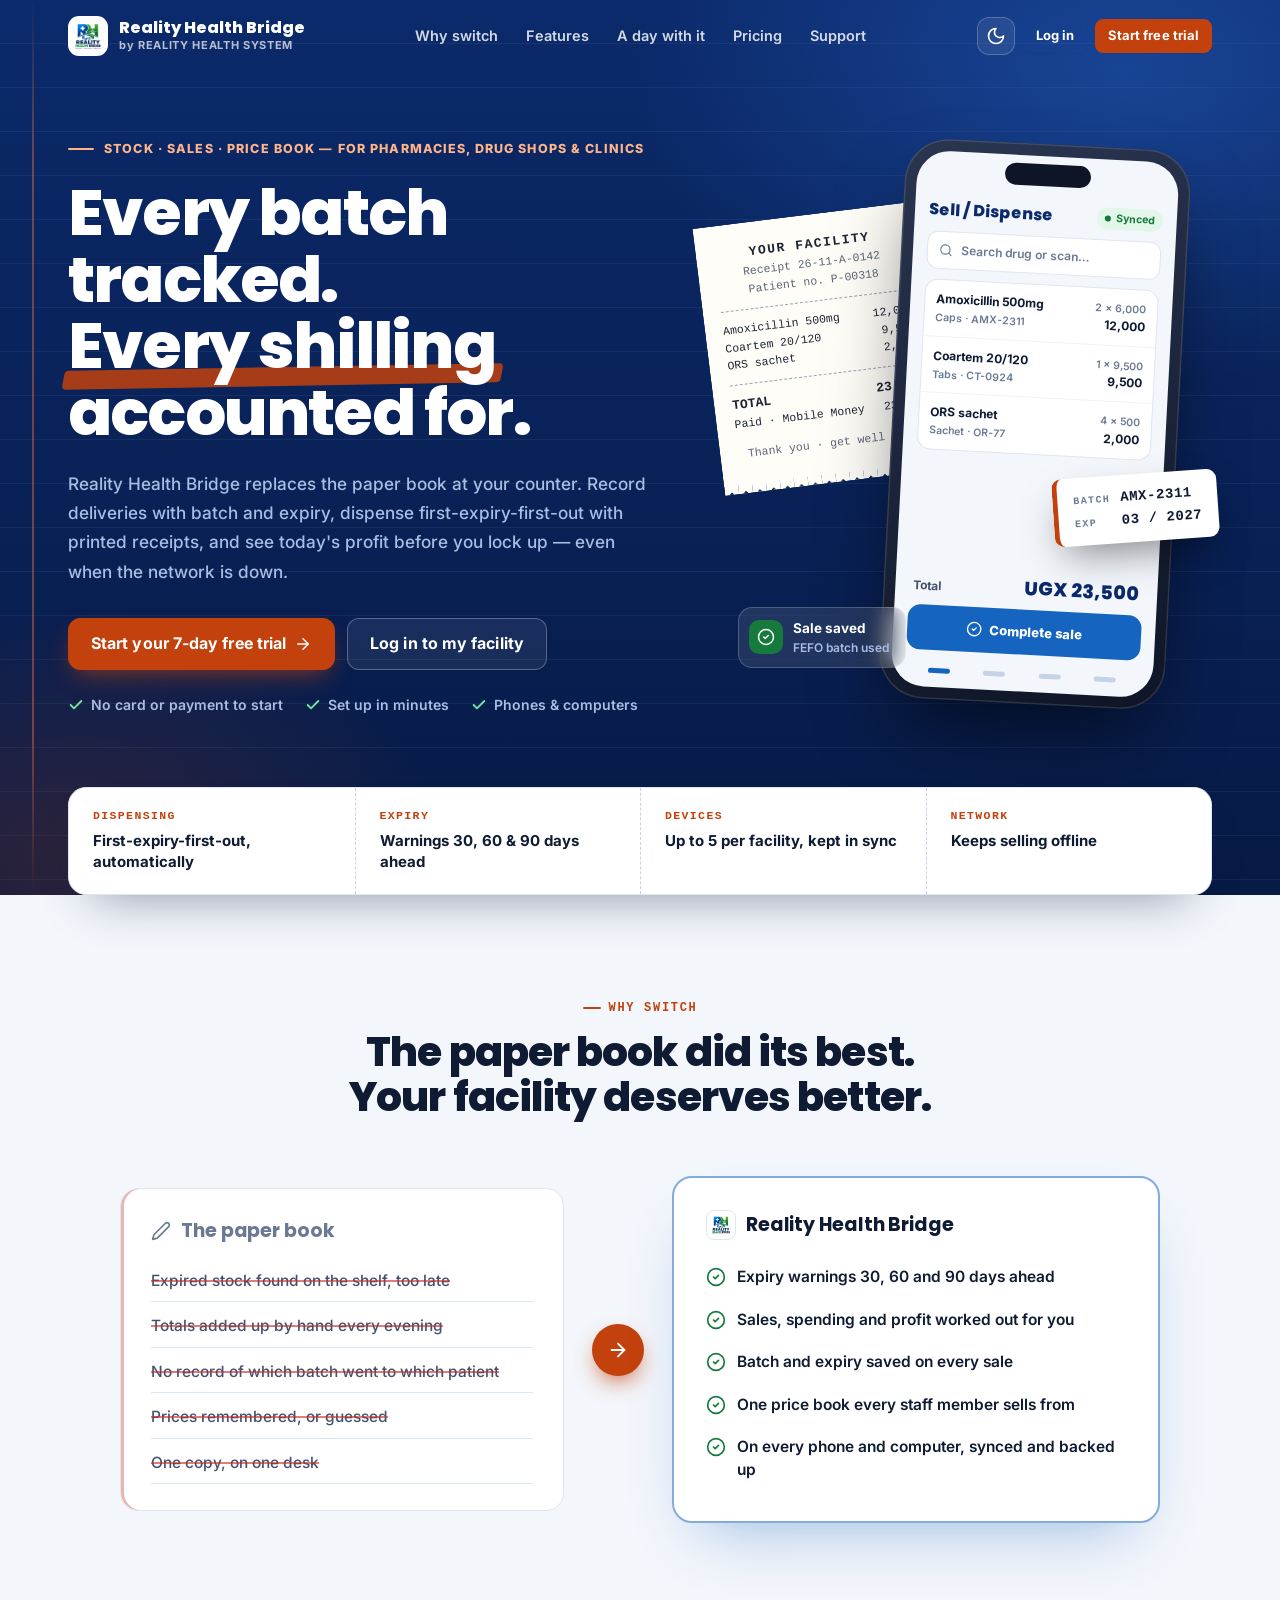
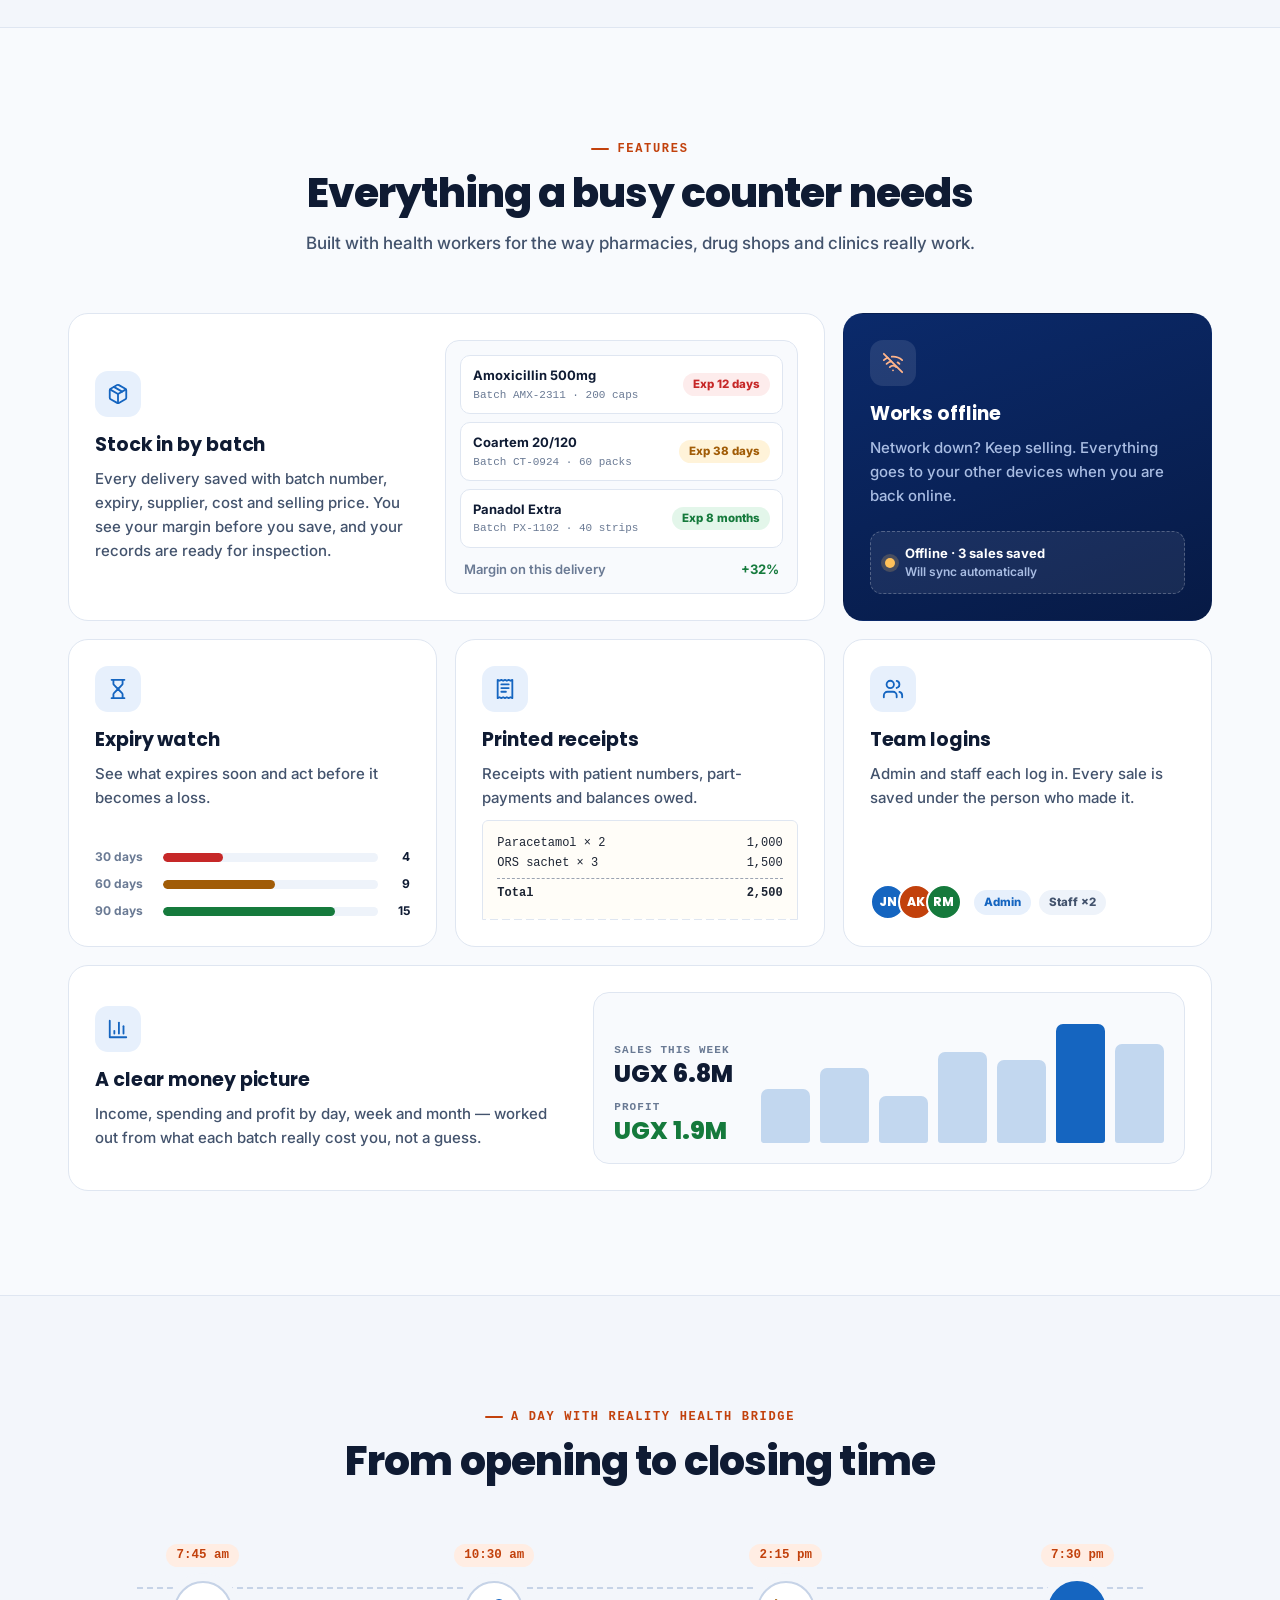
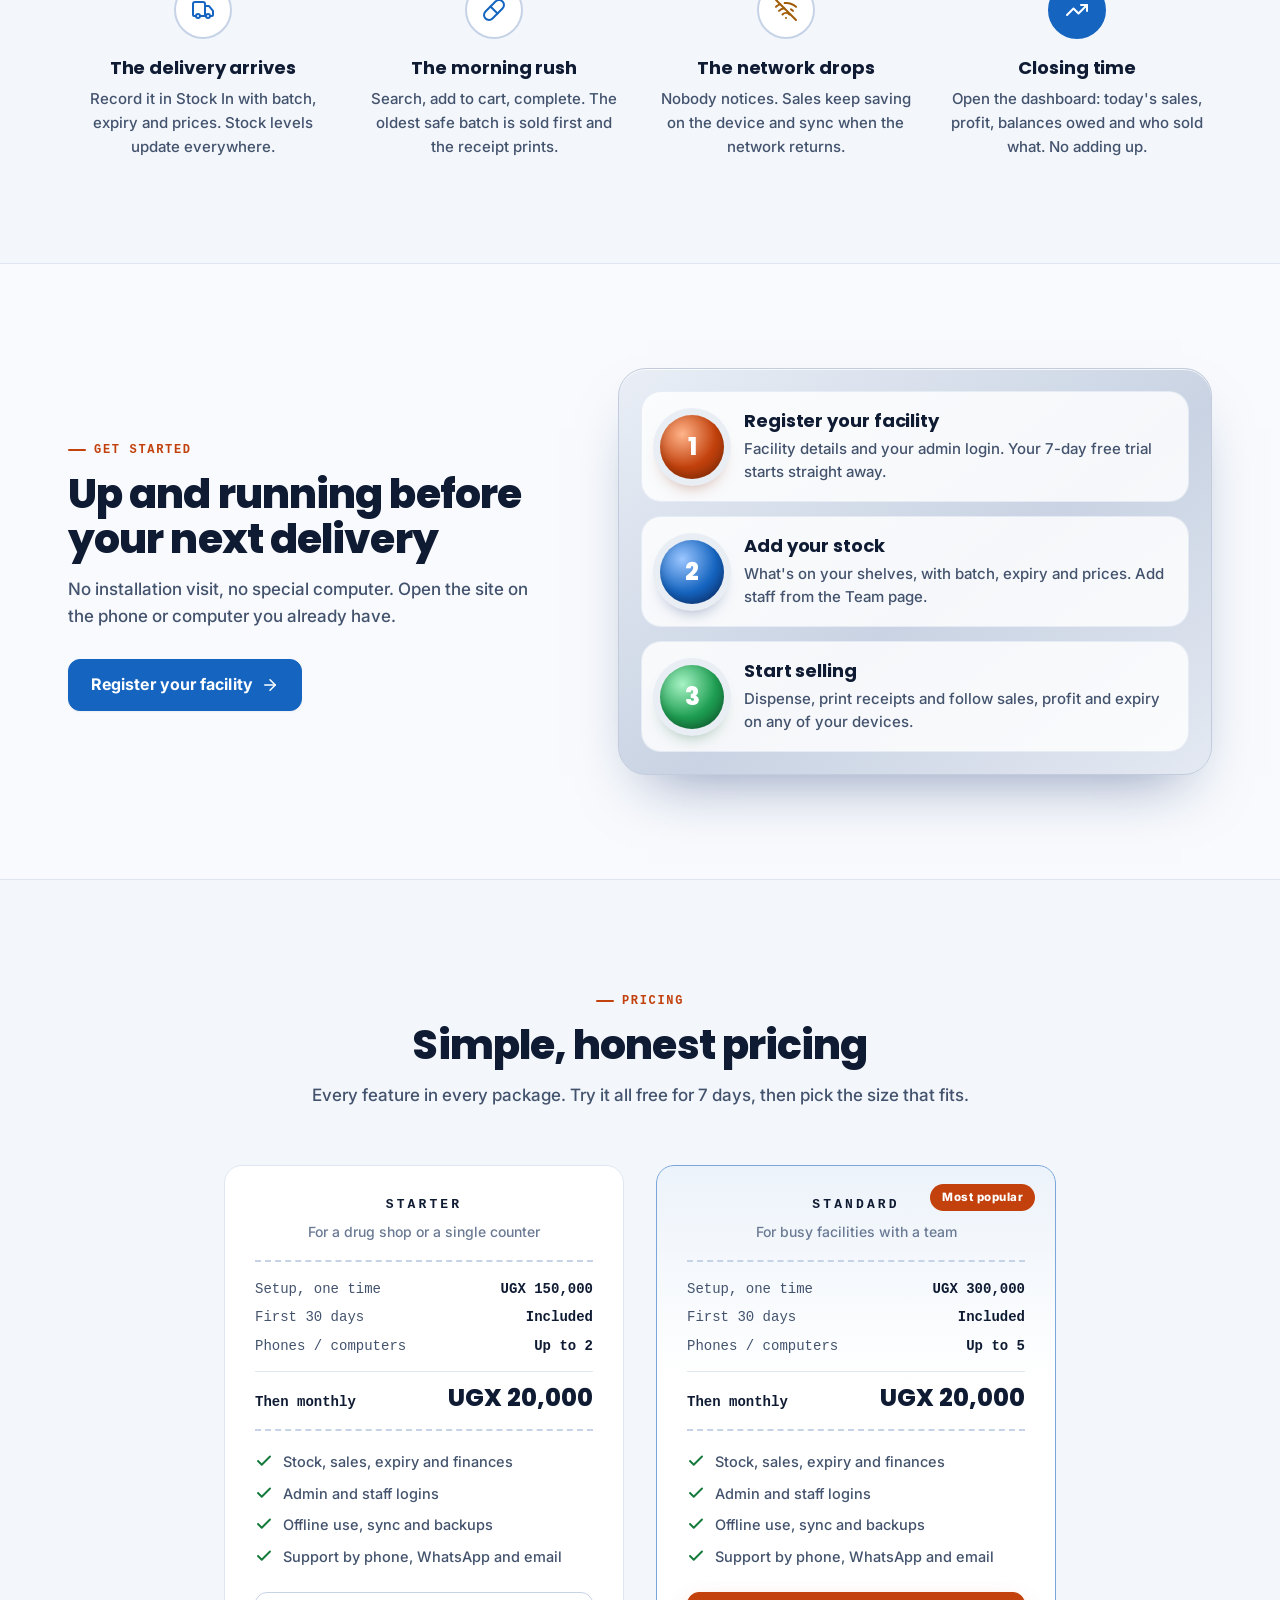
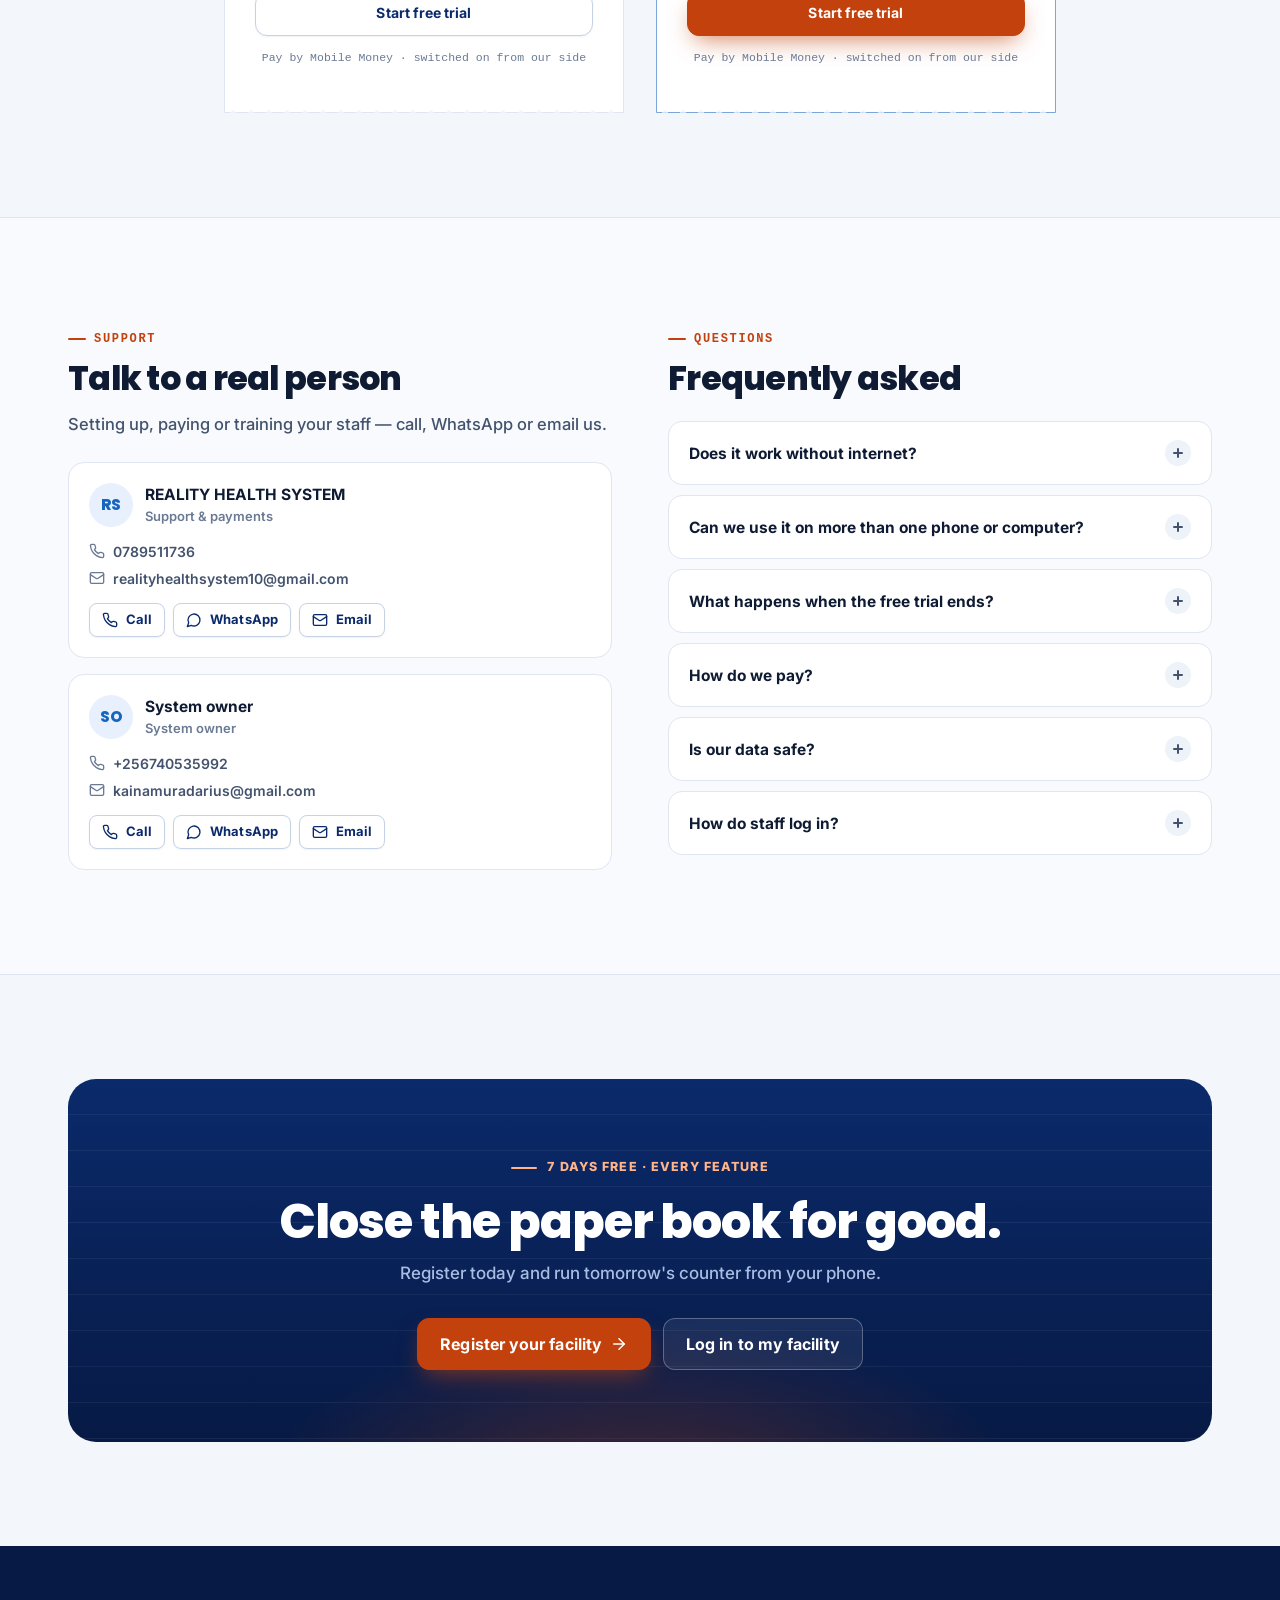
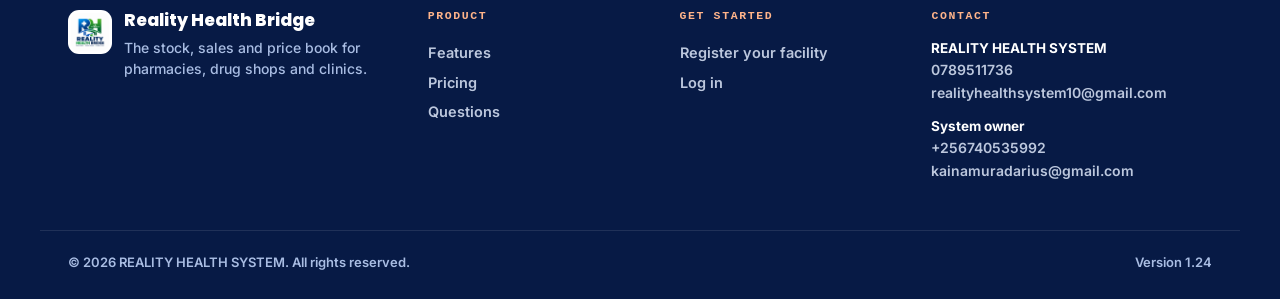
==== RealityHealthBridge-WebHost/index.html @ 3c1d0677 "Reality Health Bridge: facility app (PWA + PHP/MySQL API) and RHS Admin site Co-Authored-By: Claude " ====
<!DOCTYPE html>
<html lang="en">
<head>
<meta charset="UTF-8">
<meta name="viewport" content="width=device-width, initial-scale=1, viewport-fit=cover">
<meta name="author" content="REALITY HEALTH SYSTEM">
<meta name="description" content="Stock, sales and price book for pharmacies, drug shops and clinics, by REALITY HEALTH SYSTEM.">
<meta name="theme-color" content="#0B2A6B">
<meta name="color-scheme" content="light dark">
<meta name="mobile-web-app-capable" content="yes">
<meta name="apple-mobile-web-app-capable" content="yes">
<title>Reality Health Bridge — Stock Book</title>

<link rel="manifest" href="manifest.json">
<link rel="icon" type="image/png" href="assets/img/logo.png">
<link rel="apple-touch-icon" href="icons/icon-192.png">

<!-- Theme must apply before first paint to avoid a flash -->
<script src="js/theme-boot.js"></script>
<script src="config.js"></script>

<link rel="preconnect" href="https://fonts.googleapis.com">
<link rel="preconnect" href="https://fonts.gstatic.com" crossorigin>
<link href="https://fonts.googleapis.com/css2?family=Poppins:wght@600;700;800&family=Inter:wght@400;500;600;700;800&display=swap" rel="stylesheet">
<link rel="stylesheet" href="css/tokens.css">
<link rel="stylesheet" href="css/base.css">
<link rel="stylesheet" href="css/components.css">
<link rel="stylesheet" href="css/layout.css">
<link rel="stylesheet" href="css/pages.css">
<link rel="stylesheet" href="css/landing.css">
<link rel="stylesheet" href="css/print.css">

<!-- Third-party -->

<!-- App (classic scripts, run in order after the page is parsed) -->
<script src="js/core/brand.js" defer></script>
<script src="js/vendor/dexie.min.js" defer></script>
<script src="js/core/crypto.js" defer></script>
<script src="js/core/utils.js" defer></script>
<script src="js/core/localdb.js" defer></script>
<script src="js/core/storage.js" defer></script>
<script src="js/core/state.js" defer></script>
<script src="js/core/ipno.js" defer></script>

<script src="js/ui/icons.js" defer></script>
<script src="js/ui/blocks.js" defer></script>
<script src="js/ui/chrome.js" defer></script>
<script src="js/ui/toast.js" defer></script>
<script src="js/ui/modal.js" defer></script>
<script src="js/ui/password-field.js" defer></script>
<script src="js/ui/combobox.js" defer></script>

<script src="js/domain/accounts.js" defer></script>
<script src="js/domain/stock.js" defer></script>
<script src="js/domain/finance.js" defer></script>
<script src="js/domain/catalog.js" defer></script>
<script src="js/domain/facility.js" defer></script>

<script src="js/services/google-drive.js" defer></script>
<script src="js/services/backup.js" defer></script>
<script src="js/services/sync.js" defer></script>
<script src="js/services/public-info.js" defer></script>
<script src="js/services/registration.js" defer></script>
<script src="js/services/license.js" defer></script>
<script src="js/services/payments.js" defer></script>

<script src="js/components/packages-pay.js" defer></script>
<script src="js/components/facility-docs.js" defer></script>
<script src="js/components/receipts.js" defer></script>
<script src="js/components/sales-search.js" defer></script>

<script src="js/pages/landing.js" defer></script>
<script src="js/pages/auth.js" defer></script>
<script src="js/pages/facility-setup.js" defer></script>
<script src="js/pages/lock-screens.js" defer></script>
<script src="js/pages/dashboard.js" defer></script>
<script src="js/pages/stock-in.js" defer></script>
<script src="js/pages/sell.js" defer></script>
<script src="js/pages/inventory.js" defer></script>
<script src="js/pages/sales-log.js" defer></script>
<script src="js/pages/expiry.js" defer></script>
<script src="js/pages/reports.js" defer></script>
<script src="js/pages/team.js" defer></script>
<script src="js/pages/finance.js" defer></script>
<script src="js/pages/system.js" defer></script>
<script src="js/pages/settings.js" defer></script>

<script src="js/app/shell.js" defer></script>
<script src="js/main.js" defer></script>
</head>
<body>
<div class="app" id="app">
  <div class="loading-screen" role="status">Opening the stock book…</div>
</div>

<div class="modal-overlay" id="modalOverlay">
  <div class="modal-box" id="modalBox"></div>
</div>

<div id="receiptPrintArea"></div>
<div id="reportPrintArea"></div>

<div class="toast" id="toast" aria-live="polite"></div>
</body>
</html>
---- RealityHealthBridge-WebHost/css/tokens.css ----
/* ==========================================================================
   Design tokens — colour, type, spacing, radius, elevation.
   Light theme is the default; dark theme overrides the same names.
   ========================================================================== */
:root{
  /* Brand */
  --navy: #0B2A6B;
  --navy-2: #12397F;
  --accent: #D9480F;
  /* Brand "ink" (sidebar, hero bands) and the call-to-action orange (AA with white text) */
  --ink: #071A45;
  --ink-2: #0B2A6B;
  --on-ink: #DCE6F8;
  --on-ink-2: #A9BDE3;
  --ink-rule: rgba(255,255,255,.045);
  --cta: #C2410C;
  --cta-hover: #A2360A;
  --cta-soft: #FFEDE3;
  --cta-ink: #9A3412;
  --font-mono: ui-monospace, "SF Mono", "Cascadia Mono", "Roboto Mono", Menlo, Consolas, monospace;

  /* Surfaces */
  --bg: #F3F6FB;
  --surface: #FFFFFF;
  --surface-2: #F8FAFD;
  --surface-3: #EEF3FA;
  --border: #DFE6F1;
  --border-strong: #C6D3E7;

  /* Text */
  --text: #0F1B33;
  --text-2: #43536D;
  --text-3: #6A7A94;

  /* Actions */
  --primary: #1565C0;
  --primary-hover: #0F55A6;
  --primary-soft: #E7F0FC;
  --primary-ink: #0B2A6B;
  --on-primary: #FFFFFF;

  /* Status */
  --success: #157A3C;
  --success-soft: #E3F6EA;
  --warning: #A15C07;
  --warning-soft: #FFF3D9;
  --danger: #C62828;
  --danger-hover: #A91F1F;
  --danger-soft: #FDECEC;
  --info: #1565C0;
  --info-soft: #E7F0FC;
  --violet: #5A3FA0;
  --violet-soft: #EFEAFB;

  /* Sidebar */
  --sidebar-bg: #071A45;
  --sidebar-text: #C9D8F2;
  --sidebar-text-strong: #FFFFFF;
  --sidebar-hover: rgba(255,255,255,.08);
  --sidebar-active: rgba(255,255,255,.14);
  --sidebar-border: rgba(255,255,255,.10);

  /* Type */
  --font-sans: "Inter", system-ui, -apple-system, "Segoe UI", Roboto, sans-serif;
  --font-display: "Poppins", var(--font-sans);
  --fs-xs: 12.5px;
  --fs-sm: 14px;
  --fs-md: 16px;
  --fs-lg: 18px;
  --fs-xl: 22px;
  --fs-2xl: 28px;

  /* Spacing (4px scale) */
  --sp-1: 4px; --sp-2: 8px; --sp-3: 12px; --sp-4: 16px; --sp-5: 20px; --sp-6: 24px; --sp-8: 32px; --sp-10: 40px;

  /* Radius */
  --r-sm: 8px;
  --r-md: 12px;
  --r-lg: 16px;
  --r-xl: 22px;
  --r-pill: 999px;

  /* Elevation */
  --shadow-xs: 0 1px 2px rgba(15,27,51,.06);
  --shadow-sm: 0 1px 3px rgba(15,27,51,.07), 0 1px 2px rgba(15,27,51,.04);
  --shadow-md: 0 4px 14px rgba(15,27,51,.08), 0 1px 3px rgba(15,27,51,.05);
  --shadow-lg: 0 20px 48px rgba(15,27,51,.22);
  --focus-ring: 0 0 0 3px rgba(21,101,192,.32);

  --overlay: rgba(9,18,38,.55);
  --sidebar-w: 260px;
  --bottom-nav-h: 68px;
  --ease: cubic-bezier(.2,.7,.2,1);

  color-scheme: light;
}

html[data-theme="dark"]{
  --bg: #0A111F;
  --surface: #111B2E;
  --surface-2: #15213A;
  --surface-3: #1A2945;
  --border: #23365A;
  --border-strong: #31497A;

  --text: #EEF3FF;
  --text-2: #B6C5E1;
  --text-3: #8899B9;

  --primary: #6FA8FF;
  --primary-hover: #8FBCFF;
  --primary-soft: #182C50;
  --primary-ink: #CFE0FF;
  --on-primary: #0A1B3A;

  --success: #5FD38D;
  --success-soft: #133524;
  --warning: #FFC15A;
  --warning-soft: #3A2C0F;
  --danger: #FF8A80;
  --danger-hover: #FFA39B;
  --danger-soft: #3D1A1D;
  --info: #6FA8FF;
  --info-soft: #182C50;
  --violet: #CDBEFF;
  --violet-soft: #2B2450;
  --accent: #FF8A4C;
  --ink: #050B18;
  --ink-2: #0B1730;
  --cta: #E0561A;
  --cta-hover: #F06A2E;
  --cta-soft: #3A1E10;
  --cta-ink: #FFB48A;

  --sidebar-bg: #060D1D;
  --sidebar-text: #A9BBDB;
  --sidebar-border: rgba(255,255,255,.07);

  --shadow-xs: none;
  --shadow-sm: 0 1px 2px rgba(0,0,0,.35);
  --shadow-md: 0 6px 18px rgba(0,0,0,.35);
  --shadow-lg: 0 24px 56px rgba(0,0,0,.6);
  --focus-ring: 0 0 0 3px rgba(111,168,255,.4);
  --overlay: rgba(2,6,15,.7);

  color-scheme: dark;
}
---- RealityHealthBridge-WebHost/css/base.css ----
/* ==========================================================================
   Base — reset, typography, accessibility, utilities.
   ========================================================================== */
*,*::before,*::after{ box-sizing: border-box; }

html,body{
  overscroll-behavior-y: contain; /* stops the browser's pull-to-refresh reload */
}
html{ -webkit-text-size-adjust: 100%; }

body{
  margin: 0;
  min-height: 100vh;
  min-height: 100dvh;
  background: var(--bg);
  color: var(--text);
  font-family: var(--font-sans);
  font-size: var(--fs-md);
  font-weight: 500;
  line-height: 1.5;
  -webkit-font-smoothing: antialiased;
  -moz-osx-font-smoothing: grayscale;
  -webkit-tap-highlight-color: transparent;
}
body.modal-open{ overflow: hidden; }

h1,h2,h3,h4{
  font-family: var(--font-display);
  color: var(--text);
  line-height: 1.25;
  margin: 0;
  font-weight: 700;
  letter-spacing: -.005em;
}
p{ margin: 0 0 var(--sp-3); }
p:last-child{ margin-bottom: 0; }
a{ color: var(--primary); font-weight: 700; text-underline-offset: 3px; }
a:hover{ color: var(--primary-hover); }
strong{ font-weight: 700; color: inherit; }
img{ max-width: 100%; }
hr{ border: 0; border-top: 1px solid var(--border); margin: var(--sp-4) 0; }
details > summary{ cursor: pointer; }
::selection{ background: var(--primary-soft); color: var(--text); }

/* Keyboard focus — visible but only when navigating by keyboard */
:focus{ outline: none; }
:focus-visible{ outline: none; box-shadow: var(--focus-ring); border-radius: var(--r-sm); }

.sr-only{
  position: absolute !important; width: 1px; height: 1px; padding: 0; margin: -1px;
  overflow: hidden; clip: rect(0,0,0,0); white-space: nowrap; border: 0;
}

/* SVG icon base (see js/ui/icons.js) */
.ic{
  width: 1.15em; height: 1.15em; flex-shrink: 0;
  stroke: currentColor; fill: none; stroke-width: 2; stroke-linecap: round; stroke-linejoin: round;
  vertical-align: -0.2em;
}

/* ---------- Utilities ---------- */
.muted{ color: var(--text-2); }
.subtle{ color: var(--text-3); }
.small{ font-size: var(--fs-sm); }
.xsmall{ font-size: var(--fs-xs); }
.bold{ font-weight: 700; }
.nowrap{ white-space: nowrap; }
.text-center{ text-align: center; }
.text-right{ text-align: right; }
.text-success{ color: var(--success); }
.text-danger{ color: var(--danger); }
.text-warning{ color: var(--warning); }
.text-primary{ color: var(--primary-ink); }
.mono{ font-variant-numeric: tabular-nums; }
.mt-0{ margin-top: 0 !important; }
.mt-2{ margin-top: var(--sp-2); }
.mt-3{ margin-top: var(--sp-3); }
.mt-4{ margin-top: var(--sp-4); }
.mt-5{ margin-top: var(--sp-5); }
.mb-0{ margin-bottom: 0 !important; }
.mb-2{ margin-bottom: var(--sp-2); }
.mb-3{ margin-bottom: var(--sp-3); }
.mb-4{ margin-bottom: var(--sp-4); }
.w-full{ width: 100%; }
.hidden{ display: none !important; }
.row{ display: flex; align-items: center; gap: var(--sp-2); flex-wrap: wrap; }
.row-between{ display: flex; align-items: center; justify-content: space-between; gap: var(--sp-3); flex-wrap: wrap; }
.stack{ display: flex; flex-direction: column; gap: var(--sp-3); }
.stack-sm{ display: flex; flex-direction: column; gap: var(--sp-2); }
.span-all{ grid-column: 1 / -1; }

@media (prefers-reduced-motion: reduce){
  *,*::before,*::after{ animation-duration: .01ms !important; transition-duration: .01ms !important; }
}

/* The hidden attribute always wins over component display rules */
[hidden]{ display: none !important; }
---- RealityHealthBridge-WebHost/css/components.css ----
/* ==========================================================================
   Components — buttons, forms, cards, tables, tags, alerts, modal, toast…
   ========================================================================== */

/* ---------- Buttons ---------- */
.btn{
  --btn-bg: var(--primary); --btn-fg: var(--on-primary); --btn-bd: var(--primary); --btn-hover: var(--primary-hover);
  display: inline-flex; align-items: center; justify-content: center; gap: var(--sp-2);
  min-height: 44px; padding: 10px 18px;
  background: var(--btn-bg); color: var(--btn-fg); border: 1.5px solid var(--btn-bd); border-radius: var(--r-md);
  font: 700 var(--fs-sm)/1.2 var(--font-sans); letter-spacing: .005em; text-decoration: none; white-space: nowrap;
  cursor: pointer; user-select: none; box-shadow: var(--shadow-xs);
  transition: background-color .15s var(--ease), border-color .15s var(--ease), color .15s var(--ease), transform .08s var(--ease), box-shadow .15s var(--ease);
}
.btn:hover{ background: var(--btn-hover); border-color: var(--btn-hover); color: var(--btn-fg); }
.btn:active{ transform: translateY(1px); }
.btn:focus-visible{ box-shadow: var(--focus-ring); border-radius: var(--r-md); }
.btn:disabled,.btn[aria-disabled="true"]{ opacity: .5; cursor: not-allowed; transform: none; }
.btn .ic{ width: 18px; height: 18px; }

.btn.secondary,.btn-secondary{
  --btn-bg: var(--surface); --btn-fg: var(--primary-ink); --btn-bd: var(--border-strong); --btn-hover: var(--surface-3);
}
.btn.secondary:hover,.btn-secondary:hover{ border-color: var(--primary); }
.btn.ghost,.btn-ghost{
  --btn-bg: transparent; --btn-fg: var(--text-2); --btn-bd: transparent; --btn-hover: var(--surface-3);
  box-shadow: none;
}
.btn.ghost:hover,.btn-ghost:hover{ color: var(--text); }
.btn.danger,.btn-danger{
  --btn-bg: var(--danger); --btn-fg: #fff; --btn-bd: var(--danger); --btn-hover: var(--danger-hover);
}
html[data-theme="dark"] .btn.danger, html[data-theme="dark"] .btn-danger{ --btn-fg: #2B0000; }
.btn.danger-soft,.btn-danger-soft{
  --btn-bg: var(--surface); --btn-fg: var(--danger); --btn-bd: var(--border-strong); --btn-hover: var(--danger-soft);
}
.btn.danger-soft:hover,.btn-danger-soft:hover{ border-color: var(--danger); }
.btn.cta,.btn-cta{
  --btn-bg: var(--cta); --btn-fg: #fff; --btn-bd: var(--cta); --btn-hover: var(--cta-hover);
  box-shadow: 0 8px 20px -10px color-mix(in srgb, var(--cta) 80%, transparent);
}
html[data-theme="dark"] .btn.cta, html[data-theme="dark"] .btn-cta{ --btn-fg: #1A0A00; }
.btn.small,.btn-sm{ min-height: 34px; padding: 6px 12px; font-size: 13px; border-radius: var(--r-sm); }
.btn.small .ic,.btn-sm .ic{ width: 16px; height: 16px; }
.btn-lg{ min-height: 52px; padding: 14px 22px; font-size: var(--fs-md); }
.btn-block{ width: 100%; }
.btn.is-loading{ position: relative; color: transparent !important; pointer-events: none; }
.btn.is-loading::after{
  content: ""; position: absolute; width: 18px; height: 18px; border-radius: 50%;
  border: 2.5px solid var(--btn-fg); border-right-color: transparent; animation: spin .7s linear infinite;
}
@keyframes spin{ to{ transform: rotate(360deg); } }

.icon-btn{
  display: inline-flex; align-items: center; justify-content: center;
  width: 42px; height: 42px; flex-shrink: 0;
  background: var(--surface); color: var(--text-2); border: 1.5px solid var(--border); border-radius: var(--r-md);
  cursor: pointer; transition: background-color .15s var(--ease), color .15s var(--ease), border-color .15s var(--ease);
}
.icon-btn:hover{ background: var(--surface-3); color: var(--text); border-color: var(--border-strong); }
.icon-btn .ic{ width: 20px; height: 20px; }

/* Theme toggle shows the icon for the mode you'd switch TO */
.theme-toggle .ic-sun{ display: none; }
html[data-theme="dark"] .theme-toggle .ic-sun{ display: inline; }
html[data-theme="dark"] .theme-toggle .ic-moon{ display: none; }

/* Install button only shows when the browser offers installation */
[data-action="install"]{ display: none !important; }
body.can-install [data-action="install"]{ display: inline-flex !important; }

/* ---------- Forms ---------- */
.field{ margin-bottom: var(--sp-4); min-width: 0; }
.form-grid .field{ margin-bottom: 0; }
label, .label{
  display: block; margin-bottom: 6px;
  font-size: var(--fs-sm); font-weight: 700; color: var(--text); letter-spacing: 0;
}
.label-opt{ font-weight: 500; color: var(--text-3); }
.field-hint{ margin-top: 6px; font-size: var(--fs-xs); color: var(--text-3); font-weight: 500; }

input, select, textarea{
  width: 100%; min-height: 46px; padding: 10px 14px;
  background: var(--surface); color: var(--text);
  border: 1.5px solid var(--border-strong); border-radius: var(--r-md);
  font: 600 var(--fs-md)/1.35 var(--font-sans);
  transition: border-color .15s var(--ease), box-shadow .15s var(--ease), background-color .15s var(--ease);
  -webkit-appearance: none; appearance: none;
}
textarea{ min-height: 84px; resize: vertical; }
select{
  padding-right: 40px; cursor: pointer;
  background-image: url("data:image/svg+xml,%3Csvg xmlns='http://www.w3.org/2000/svg' width='20' height='20' viewBox='0 0 24 24' fill='none' stroke='%236A7A94' stroke-width='2.2' stroke-linecap='round' stroke-linejoin='round'%3E%3Cpath d='m6 9 6 6 6-6'/%3E%3C/svg%3E");
  background-repeat: no-repeat; background-position: right 12px center; background-size: 18px;
}
input[type="checkbox"], input[type="radio"]{ width: auto; min-height: 0; -webkit-appearance: auto; appearance: auto; }
input[type="file"]{ padding: 8px; min-height: 0; cursor: pointer; font-size: var(--fs-sm); background: var(--surface-2); border-style: dashed; }
input[type="file"]::file-selector-button{
  margin-right: 12px; padding: 7px 12px; border: 0; border-radius: var(--r-sm);
  background: var(--primary-soft); color: var(--primary-ink); font: 700 13px var(--font-sans); cursor: pointer;
}
input::placeholder, textarea::placeholder{ color: var(--text-3); font-weight: 500; opacity: 1; }
input:hover, select:hover, textarea:hover{ border-color: var(--text-3); }
input:focus, select:focus, textarea:focus{ outline: none; border-color: var(--primary); box-shadow: var(--focus-ring); border-radius: var(--r-md); }
input:disabled, select:disabled, textarea:disabled{ background: var(--surface-3); color: var(--text-2); cursor: not-allowed; }
input[readonly]{ background: var(--surface-3); }
input[type="number"]{ font-variant-numeric: tabular-nums; }

.form-grid{
  display: grid; gap: var(--sp-4);
  grid-template-columns: repeat(auto-fill, minmax(200px, 1fr));
  margin-bottom: var(--sp-4);
}
.form-grid.cols-2{ grid-template-columns: repeat(2, minmax(0,1fr)); }
.form-grid.cols-3{ grid-template-columns: repeat(3, minmax(0,1fr)); }
.form-grid.cols-4{ grid-template-columns: repeat(4, minmax(0,1fr)); }
@media (max-width: 640px){
  .form-grid, .form-grid.cols-2, .form-grid.cols-3, .form-grid.cols-4{ grid-template-columns: 1fr; }
}
.form-section-title{
  display: flex; align-items: center; gap: var(--sp-2);
  font: 700 var(--fs-xs)/1 var(--font-sans); letter-spacing: .08em; text-transform: uppercase;
  color: var(--text-3); margin: var(--sp-2) 0 var(--sp-3);
}
.form-section-title::after{ content: ""; flex: 1; height: 1px; background: var(--border); }
.form-actions{ display: flex; gap: var(--sp-3); flex-wrap: wrap; align-items: center; }

/* Input with leading icon (search) */
.input-icon{ position: relative; }
.input-icon > .ic{ position: absolute; left: 14px; top: 50%; transform: translateY(-50%); color: var(--text-3); pointer-events: none; width: 18px; height: 18px; }
.input-icon > input{ padding-left: 42px; }

/* Password show/hide */
.pw-wrap{ position: relative; }
.pw-wrap input{ padding-right: 48px; }
.pw-eye{
  position: absolute; right: 5px; top: 50%; transform: translateY(-50%);
  width: 38px; height: 38px; display: flex; align-items: center; justify-content: center;
  border: 0; border-radius: var(--r-sm); background: transparent; color: var(--text-3); cursor: pointer;
}
.pw-eye:hover{ background: var(--surface-3); color: var(--text); }
.pw-eye .ic{ width: 19px; height: 19px; }
.pw-eye .ic-eyeOff{ display: none; }
.pw-eye.revealed{ color: var(--primary); }
.pw-eye.revealed .ic-eye{ display: none; }
.pw-eye.revealed .ic-eyeOff{ display: inline; }

/* Inline form error / message box */
.auth-error{
  display: none; margin-bottom: var(--sp-4); padding: 10px 14px;
  background: var(--danger-soft); color: var(--danger); border: 1px solid color-mix(in srgb, var(--danger) 30%, transparent);
  border-radius: var(--r-md); font-size: var(--fs-sm); font-weight: 600;
}
.auth-error.show{ display: block; animation: shake .3s var(--ease); }
@keyframes shake{ 25%{ transform: translateX(-4px); } 75%{ transform: translateX(4px); } }

/* ---------- Cards / panels ---------- */
.panel, .card{
  background: var(--surface); border: 1px solid var(--border); border-radius: 18px;
  box-shadow: var(--shadow-sm); padding: var(--sp-6); margin-bottom: var(--sp-5); min-width: 0;
}
.panel > h2, .card-header{
  display: flex; align-items: center; justify-content: space-between; gap: var(--sp-3); flex-wrap: wrap;
  margin: 0 0 var(--sp-5); font-size: var(--fs-lg); font-weight: 700;
}
.card-header h2{ font-size: var(--fs-lg); display: flex; align-items: center; gap: 10px; letter-spacing: -.01em; }
.card-header h2 > .ic{ box-sizing: content-box; width: 18px; height: 18px; padding: 7px; border-radius: 10px; background: var(--primary-soft); color: var(--primary); flex-shrink: 0; }
.card-sub{ margin: -12px 0 var(--sp-5); color: var(--text-2); font-size: var(--fs-sm); }
.hint{
  display: inline-flex; align-items: center; gap: 4px;
  padding: 5px 11px; border-radius: var(--r-pill);
  background: var(--surface-2); color: var(--text-2); border: 1px solid var(--border);
  font: 600 11.5px/1.2 var(--font-mono); letter-spacing: .02em; text-transform: none;
}
.panel h3{ font-size: var(--fs-md); margin-bottom: var(--sp-3); }

/* ---------- Stat cards ---------- */
/* A coloured tab on the top edge (like a file divider), a mono label, a big figure. */
.strip, .stats{
  display: grid; gap: var(--sp-4); margin-bottom: var(--sp-5);
  grid-template-columns: repeat(auto-fit, minmax(190px, 1fr));
}
.stat{
  --tone: var(--primary); --tone-soft: var(--primary-soft);
  position: relative; display: flex; flex-direction: column; gap: 8px; min-width: 0;
  background: var(--surface); border: 1px solid var(--border); border-radius: 18px;
  padding: 20px 20px 18px; box-shadow: var(--shadow-sm); overflow: hidden;
}
.stat::before{ content: ""; position: absolute; top: 0; left: 20px; width: 34px; height: 4px; border-radius: 0 0 4px 4px; background: var(--tone); }
.stat-top{ display: flex; align-items: flex-start; justify-content: space-between; gap: var(--sp-2); }
.stat-label{ font: 700 11px/1.35 var(--font-mono); letter-spacing: .1em; text-transform: uppercase; color: var(--text-3); padding-top: 4px; }
.stat-icon{
  display: inline-flex; align-items: center; justify-content: center; flex-shrink: 0;
  width: 36px; height: 36px; border-radius: 11px; background: var(--tone-soft); color: var(--tone);
}
.stat-icon .ic{ width: 19px; height: 19px; }
.stat-value{
  font: 800 clamp(21px, 2.1vw, 27px)/1.15 var(--font-display); color: var(--text);
  font-variant-numeric: tabular-nums; letter-spacing: -.02em; white-space: nowrap; overflow: hidden; text-overflow: ellipsis;
}
.stat-sub{ font-size: 12.5px; color: var(--text-3); font-weight: 600; }
.stat.tone-success{ --tone: var(--success); --tone-soft: var(--success-soft); }
.stat.tone-warning{ --tone: var(--warning); --tone-soft: var(--warning-soft); }
.stat.tone-danger{ --tone: var(--danger); --tone-soft: var(--danger-soft); }
.stat.tone-violet{ --tone: var(--violet); --tone-soft: var(--violet-soft); }
.stat.tone-accent{ --tone: var(--cta); --tone-soft: var(--cta-soft); }
.stat .stat-value.warn{ color: var(--danger); }
.stat .stat-value.amber{ color: var(--warning); }
.stat .stat-value.good{ color: var(--success); }
/* Headline figure: brand ink with ruled lines */
.stat.tone-hero{
  --tone: var(--cta); color: var(--on-ink); border-color: transparent;
  background: radial-gradient(260px 160px at 100% 0%, rgba(56,132,255,.35), transparent 70%),
    repeating-linear-gradient(to bottom, transparent 0 27px, var(--ink-rule) 27px 28px), linear-gradient(160deg, var(--ink-2), var(--ink));
  box-shadow: 0 18px 36px -22px rgba(7,26,69,.8);
}
.stat.tone-hero .stat-label{ color: #FFB48A; }
.stat.tone-hero .stat-value{ color: #fff; }
.stat.tone-hero .stat-sub{ color: var(--on-ink-2); }
.stat.tone-hero .stat-icon{ background: rgba(255,255,255,.1); color: #fff; }

/* ---------- Tables ---------- */
.table-wrap{
  width: 100%; overflow-x: auto; -webkit-overflow-scrolling: touch;
  border: 1px solid var(--border); border-radius: 14px; background: var(--surface);
}
/* Codes, dates and batch numbers read like a printed label */
.mono{ font-family: var(--font-mono); font-size: .92em; letter-spacing: .01em; }
.batch-code{ display: inline-block; font: 600 12px/1.5 var(--font-mono); padding: 1px 7px; border-radius: 6px; background: var(--surface-3); color: var(--text-2); white-space: nowrap; }
.exp-chip{ display: inline-flex; align-items: center; gap: 6px; font: 600 12.5px/1.5 var(--font-mono); white-space: nowrap; }
.exp-chip::before{ content: ""; width: 7px; height: 7px; border-radius: 50%; background: var(--success); }
.exp-chip.soon::before{ background: var(--warning); } .exp-chip.soon{ color: var(--warning); }
.exp-chip.over::before{ background: var(--danger); } .exp-chip.over{ color: var(--danger); font-weight: 800; }
/* stock level meter */
.meter{ display: block; width: 100%; max-width: 120px; height: 6px; border-radius: 6px; background: var(--surface-3); overflow: hidden; margin-top: 6px; margin-left: auto; }
.meter > i{ display: block; height: 100%; border-radius: 6px; background: var(--success); }
.meter.low > i{ background: var(--warning); } .meter.out > i{ background: var(--danger); }
table{ width: 100%; border-collapse: separate; border-spacing: 0; font-size: var(--fs-sm); }
th{
  position: sticky; top: 0; z-index: 1;
  text-align: left; padding: 11px 14px; white-space: nowrap;
  background: var(--surface-2); color: var(--text-3); border-bottom: 1px solid var(--border);
  font: 700 11px/1.2 var(--font-mono); letter-spacing: .1em; text-transform: uppercase;
}
td{ padding: 12px 14px; border-bottom: 1px solid var(--border); vertical-align: middle; font-weight: 500; color: var(--text); }
tbody tr:last-child td{ border-bottom: 0; }
tbody tr{ transition: background-color .12s var(--ease); }
tbody tr:hover td{ background: var(--surface-2); }
.num{ text-align: right; font-variant-numeric: tabular-nums; font-weight: 600; white-space: nowrap; }
td.cell-strong{ font-weight: 700; }
td .cell-sub{ display: block; font-size: var(--fs-xs); color: var(--text-3); font-weight: 500; margin-top: 2px; }
.row-actions{ display: flex; gap: 6px; flex-wrap: nowrap; justify-content: flex-end; }
td.actions{ width: 1%; white-space: nowrap; }
.table-compact td, .table-compact th{ padding: 9px 12px; }

/* ---------- Tags / badges ---------- */
.tag, .paid-tag, .balance-tag{
  display: inline-flex; align-items: center; gap: 4px; white-space: nowrap;
  padding: 3px 10px; border-radius: var(--r-pill);
  font: 700 12px/1.5 var(--font-sans); letter-spacing: .01em; text-transform: none;
  background: var(--surface-3); color: var(--text-2);
}
.tag::before, .paid-tag::before, .balance-tag::before{
  content: ""; width: 6px; height: 6px; border-radius: 50%; background: currentColor; opacity: .85;
}
.tag.ok, .tag.in, .paid-tag{ background: var(--success-soft); color: var(--success); }
.tag.low{ background: var(--warning-soft); color: var(--warning); }
.tag.out, .balance-tag{ background: var(--danger-soft); color: var(--danger); }
.tag.sale{ background: var(--violet-soft); color: var(--violet); }
.tag.info{ background: var(--info-soft); color: var(--info); }
.tag.plain::before{ display: none; }
.expired-note{ color: var(--danger); font-weight: 800; font-size: 11.5px; letter-spacing: .04em; }
.expiry-soon{ color: var(--warning); font-weight: 700; }
.expiry-over{ color: var(--danger); font-weight: 700; }

.badge-count{
  display: inline-flex; align-items: center; justify-content: center;
  min-width: 20px; height: 20px; padding: 0 6px; margin-left: auto;
  background: var(--cta); color: #fff; border-radius: var(--r-pill);
  font: 800 11px/1 var(--font-sans);
}
html[data-theme="dark"] .badge-count{ color: #1A0A00; }

.role-chip{
  display: inline-flex; align-items: center; padding: 2px 9px; border-radius: var(--r-pill);
  background: var(--surface-3); color: var(--text-2); font: 800 11px/1.6 var(--font-sans); letter-spacing: .06em;
}
.role-chip.owner{ background: var(--cta); color: #fff; }
.role-chip{ white-space: nowrap; flex-shrink: 0; }
html[data-theme="dark"] .role-chip.owner{ color: #1A0A00; }

/* ---------- Alerts (lock-note kept as an alias) ---------- */
.alert, .lock-note{
  --a-fg: var(--warning); --a-bg: var(--warning-soft);
  display: flex; align-items: flex-start; gap: var(--sp-3);
  padding: 14px 16px; margin-bottom: var(--sp-4);
  background: var(--a-bg); color: var(--text); border: 1px solid color-mix(in srgb, var(--a-fg) 28%, transparent);
  border-left: 4px solid var(--a-fg); border-radius: var(--r-md);
  font-size: var(--fs-sm); font-weight: 500; line-height: 1.55;
}
.alert > .ic, .lock-note > .ic, .lock-ic{ color: var(--a-fg); width: 20px; height: 20px; flex-shrink: 0; margin-top: 1px; }
.alert-info{ --a-fg: var(--info); --a-bg: var(--info-soft); }
.alert-success{ --a-fg: var(--success); --a-bg: var(--success-soft); }
.alert-danger{ --a-fg: var(--danger); --a-bg: var(--danger-soft); }
.alert-body{ flex: 1; min-width: 0; }
.alert-title{ display: block; font-weight: 700; margin-bottom: 2px; }
/* Messages from RHS (announcements) */
.ann .ann-text{ display: block; white-space: pre-line; overflow-wrap: anywhere; }
.ann .ann-from{ display: block; margin-top: 4px; font-size: var(--fs-xs, 12px); color: var(--text-3, var(--text-2)); }
.ann-close{ flex-shrink: 0; width: 32px; height: 32px; margin: -6px -8px -6px 0; border: 0; border-radius: 50%; background: transparent; color: var(--text-2); font-size: 22px; line-height: 1; cursor: pointer; }
.ann-close:hover{ background: color-mix(in srgb, var(--a-fg) 14%, transparent); color: var(--text); }
.ann-close:focus-visible{ outline: 2px solid var(--a-fg); outline-offset: 1px; }

/* ---------- Pills / segmented filter ---------- */
.pill-row{ display: inline-flex; gap: 4px; padding: 4px; margin-bottom: var(--sp-4); background: var(--surface-3); border-radius: var(--r-md); flex-wrap: wrap; }
.pill{
  display: inline-flex; align-items: center; gap: 6px; min-height: 36px; padding: 6px 14px;
  border: 0; border-radius: var(--r-sm); background: transparent; color: var(--text-2);
  font: 700 var(--fs-sm)/1 var(--font-sans); cursor: pointer;
}
.pill:hover{ color: var(--text); }
.pill.active{ background: var(--surface); color: var(--primary-ink); box-shadow: var(--shadow-sm); }
.pill .pill-count{ font-size: 12px; color: var(--text-3); }

/* ---------- Toolbar / search ---------- */
.toolbar{ display: flex; gap: var(--sp-3); align-items: center; flex-wrap: wrap; margin-bottom: var(--sp-4); }
.toolbar .grow, .search-bar .grow{ flex: 1; min-width: 200px; }
.search-bar{ display: flex; gap: var(--sp-3); margin-bottom: var(--sp-4); flex-wrap: wrap; }
.search-bar > .input-icon{ flex: 1; min-width: 200px; }

/* ---------- Empty state ---------- */
.empty{
  display: flex; flex-direction: column; align-items: center; justify-content: center; gap: var(--sp-2);
  padding: var(--sp-10) var(--sp-5); text-align: center; color: var(--text-2); font-size: var(--fs-sm); font-style: normal;
}
.empty-icon{
  display: inline-flex; align-items: center; justify-content: center; width: 52px; height: 52px; margin-bottom: 4px;
  border-radius: 50%; background: var(--surface-3); color: var(--text-3);
}
.empty-icon .ic{ width: 24px; height: 24px; }
.empty-title{ font-weight: 700; color: var(--text); font-size: var(--fs-md); }
.empty.compact{ padding: var(--sp-5) var(--sp-3); }

/* ---------- Summary box (totals, finance) ---------- */
.receipt, .summary{
  background: var(--surface-2); border: 1px solid var(--border); border-radius: var(--r-md);
  padding: var(--sp-4) var(--sp-5); font-size: var(--fs-sm); line-height: 1.9; font-weight: 600;
}
.receipt .line, .summary .line{ display: flex; justify-content: space-between; gap: var(--sp-3); }
.receipt .line span:last-child, .summary .line span:last-child{ font-variant-numeric: tabular-nums; }
.receipt hr, .summary hr{ margin: var(--sp-2) 0; border-top: 1px dashed var(--border-strong); }
.receipt .total, .summary .total{ font: 800 var(--fs-lg)/1.6 var(--font-display); color: var(--primary-ink); }

/* Big monospace code display (recovery password) */
.code-box{
  margin: var(--sp-4) 0; padding: var(--sp-5); text-align: center;
  background: var(--primary-soft); border: 1.5px dashed var(--primary); border-radius: var(--r-md);
  font: 800 28px/1.2 var(--font-display); letter-spacing: .1em; color: var(--primary-ink);
  user-select: all;
}

/* ---------- Modal ---------- */
.modal-overlay{
  display: none; position: fixed; inset: 0; z-index: 200;
  align-items: center; justify-content: center; padding: var(--sp-5);
  background: var(--overlay); backdrop-filter: blur(2px);
}
.modal-overlay.active{ display: flex; animation: fade-in .15s var(--ease); }
.modal-box{
  position: relative; width: 100%; max-width: 480px; max-height: min(88vh, 900px); overflow-y: auto;
  background: var(--surface); border: 1px solid var(--border); border-radius: var(--r-xl);
  padding: var(--sp-6) var(--sp-6) var(--sp-5); box-shadow: var(--shadow-lg);
  animation: pop-in .18s var(--ease);
}
.modal-box.wide{ max-width: 720px; }
.modal-box > h2{ font-size: var(--fs-xl); margin: 0 44px var(--sp-3) 0; }
.modal-box > p{ color: var(--text-2); font-size: var(--fs-sm); line-height: 1.6; }
.modal-actions{ display: flex; gap: var(--sp-3); margin-top: var(--sp-5); flex-wrap: wrap; justify-content: flex-end; }
.modal-actions.start{ justify-content: flex-start; }
.modal-close-x{
  position: absolute; top: 16px; right: 16px; z-index: 2;
  display: inline-flex; align-items: center; justify-content: center; width: 36px; height: 36px;
  border: 0; border-radius: 50%; background: var(--surface-3); color: var(--text-2); cursor: pointer;
}
.modal-close-x:hover{ background: var(--border); color: var(--text); }
.modal-close-x .ic{ width: 18px; height: 18px; }
@keyframes fade-in{ from{ opacity: 0; } }
@keyframes pop-in{ from{ opacity: 0; transform: translateY(8px) scale(.98); } }
@keyframes slide-up{ from{ transform: translateY(100%); } }

/* Bottom sheet variant (phone "More" menu) */
.sheet-list{ display: flex; flex-direction: column; gap: 6px; margin: var(--sp-3) 0 var(--sp-4); }
.sheet-item{
  display: flex; align-items: center; gap: var(--sp-3); width: 100%; min-height: 52px; padding: 12px 14px;
  text-align: left; background: var(--surface); border: 1px solid var(--border); border-radius: var(--r-md);
  font: 600 var(--fs-md)/1.2 var(--font-sans); color: var(--text); cursor: pointer;
}
.sheet-item:hover{ background: var(--surface-2); }
.sheet-item .ic{ width: 20px; height: 20px; color: var(--text-2); }
.sheet-item.active{ border-color: var(--primary); background: var(--primary-soft); color: var(--primary-ink); }
.sheet-item.active .ic{ color: var(--primary); }
.sheet-item.danger, .sheet-item.danger .ic{ color: var(--danger); }
.sheet-account{ border-top: 1px solid var(--border); padding-top: var(--sp-4); display: flex; flex-direction: column; gap: 6px; }
.sheet-user{ display: flex; align-items: center; gap: var(--sp-3); margin-bottom: var(--sp-2); }

/* ---------- Toast ---------- */
.toast{
  position: fixed; z-index: 1000; bottom: 24px; right: 24px; max-width: min(420px, calc(100vw - 32px));
  display: flex; align-items: center; gap: var(--sp-3);
  padding: 14px 18px; border-radius: var(--r-md);
  background: #0F1B33; color: #fff; box-shadow: var(--shadow-lg);
  font: 600 var(--fs-sm)/1.45 var(--font-sans);
  opacity: 0; transform: translateY(12px); pointer-events: none;
  transition: opacity .2s var(--ease), transform .2s var(--ease);
}
html[data-theme="dark"] .toast{ background: #EEF3FF; color: #0A111F; }
.toast.show{ opacity: 1; transform: translateY(0); pointer-events: auto; }
.toast .ic{ width: 20px; height: 20px; }
.toast.toast-success .ic{ color: #5FD38D; }
.toast.toast-error .ic{ color: #FF8A80; }
.toast.toast-info .ic{ color: #8FBCFF; }
html[data-theme="dark"] .toast.toast-success .ic{ color: var(--success); }
html[data-theme="dark"] .toast.toast-error .ic{ color: #C62828; }
html[data-theme="dark"] .toast.toast-info .ic{ color: #1565C0; }

/* ---------- Avatar ---------- */
.avatar{
  display: inline-flex; align-items: center; justify-content: center; flex-shrink: 0;
  width: 38px; height: 38px; border-radius: 50%;
  background: var(--primary-soft); color: var(--primary-ink); font: 800 14px/1 var(--font-display);
}

/* ---------- Loading ---------- */
.loading-screen{
  display: flex; flex-direction: column; align-items: center; justify-content: center; gap: var(--sp-4);
  min-height: 70vh; color: var(--text-2); font-weight: 600;
}
.loading-screen::before{
  content: ""; width: 36px; height: 36px; border-radius: 50%;
  border: 3px solid var(--border); border-top-color: var(--primary); animation: spin .8s linear infinite;
}

/* Type-to-search picker (js/ui/combobox.js): units, forms, cadres, positions */
.combo{ position: relative; }
.combo-field{ position: relative; }
.combo-field > .ic{ position: absolute; left: 13px; top: 50%; transform: translateY(-50%); color: var(--text-3); pointer-events: none; width: 17px; height: 17px; }
.combo-field > input{ padding-left: 40px; padding-right: 44px; }
.combo-toggle{ position: absolute; right: 4px; top: 50%; transform: translateY(-50%); width: 38px; height: 38px; display: grid; place-items: center; border: 0; background: none; color: var(--text-3); cursor: pointer; border-radius: var(--r-sm); }
.combo-toggle .ic{ width: 18px; height: 18px; transition: transform .15s var(--ease); }
.combo.open .combo-toggle .ic{ transform: rotate(180deg); }
.combo-list{
  position: absolute; z-index: 60; left: 0; right: 0; top: calc(100% + 4px); margin: 0; padding: 4px; list-style: none;
  max-height: 264px; overflow-y: auto; overscroll-behavior: contain;
  background: var(--surface); border: 1.5px solid var(--border-strong); border-radius: var(--r-md);
  box-shadow: 0 18px 38px -16px rgba(11,42,107,.35);
}
.combo-group{ padding: 8px 10px 4px; font: 700 10.5px/1 var(--font-sans); letter-spacing: .08em; text-transform: uppercase; color: var(--text-3); }
.combo-opt{ display: flex; align-items: center; justify-content: space-between; gap: 10px; padding: 10px 12px; border-radius: 8px; cursor: pointer; font-weight: 600; color: var(--text); }
.combo-opt small{ font-weight: 500; font-size: 11.5px; color: var(--text-3); }
.combo-opt mark{ background: color-mix(in srgb, var(--cta, #E8590C) 22%, transparent); color: inherit; border-radius: 3px; padding: 0 1px; }
.combo-opt:hover, .combo-opt.active{ background: var(--primary-soft); color: var(--primary-ink); }
.combo-new{ justify-content: flex-start; color: var(--primary); border-top: 1px dashed var(--border); border-radius: 0 0 8px 8px; }
.combo-new .ic{ width: 16px; height: 16px; }
.combo-empty{ padding: 10px 12px; color: var(--text-3); font-size: var(--fs-sm); }
.combo input:disabled ~ .combo-toggle{ display: none; }
.combo-label{ min-width: 0; }
---- RealityHealthBridge-WebHost/css/layout.css ----
/* ==========================================================================
   Layout — app shell (sidebar + top bar), phone bottom nav, auth screens.
   ========================================================================== */
.app{ min-height: 100vh; min-height: 100dvh; }

/* ---------- Shell ---------- */
.shell{ display: grid; grid-template-columns: var(--sidebar-w) minmax(0, 1fr); min-height: 100vh; min-height: 100dvh;
  background: linear-gradient(to right, var(--sidebar-bg) var(--sidebar-w), transparent var(--sidebar-w)); }
.main{ min-width: 0; display: flex; flex-direction: column; }
.content{ width: 100%; max-width: 1320px; margin: 0 auto; padding: var(--sp-6) var(--sp-8) var(--sp-10); flex: 1; }

/* ---------- Sidebar ---------- */
/* Brand "ink" with faint ruled lines, like the pages of a stock book. */
.sidebar{
  position: sticky; top: 0; height: 100vh; height: 100dvh; overflow-y: auto; scrollbar-width: thin; scrollbar-color: rgba(255,255,255,.15) transparent;
  display: flex; flex-direction: column; gap: var(--sp-4);
  padding: var(--sp-5) var(--sp-4) var(--sp-4);
  background:
    radial-gradient(420px 260px at 0% 0%, rgba(56,132,255,.22), transparent 70%),
    repeating-linear-gradient(to bottom, transparent 0 35px, var(--ink-rule) 35px 36px),
    linear-gradient(180deg, var(--ink-2), var(--sidebar-bg) 60%);
  color: var(--sidebar-text);
  border-right: 1px solid var(--sidebar-border);
}
.side-brand{ display: flex; align-items: center; gap: var(--sp-3); padding: 2px var(--sp-2) 0; }
.side-brand img{ width: 40px; height: 40px; border-radius: 11px; background: #fff; padding: 3px; object-fit: contain; flex-shrink: 0; }
.side-brand-text{ display: flex; flex-direction: column; line-height: 1.15; min-width: 0; }
.side-brand-text strong{ font: 800 15px/1.15 var(--font-display); color: var(--sidebar-text-strong); letter-spacing: .005em; }
.side-brand-text span{ margin-top: 4px; font: 600 10px/1 var(--font-mono); letter-spacing: .06em; white-space: nowrap; text-transform: uppercase; color: #FFB48A; }

/* the pharmacy this device belongs to */
.side-facility{ display: flex; align-items: center; gap: 10px; padding: 10px 12px; border-radius: var(--r-md); background: rgba(255,255,255,.06); border: 1px solid rgba(255,255,255,.08); min-width: 0; }
.side-facility img, .side-facility-ic{ width: 34px; height: 34px; border-radius: 9px; flex-shrink: 0; object-fit: cover; background: #fff; }
.side-facility-ic{ display: grid; place-items: center; background: rgba(255,255,255,.1); color: #fff; }
.side-facility-ic .ic{ width: 18px; height: 18px; }
.side-facility div{ min-width: 0; }
.side-facility strong{ display: block; color: #fff; font-size: 14px; line-height: 1.25; white-space: nowrap; overflow: hidden; text-overflow: ellipsis; }
.side-facility span{ display: block; font-size: 12px; color: var(--sidebar-text); white-space: nowrap; overflow: hidden; text-overflow: ellipsis; }

.side-section-label{ padding: 0 12px; margin: 0 0 6px; font: 700 10.5px/1 var(--font-mono); letter-spacing: .14em; text-transform: uppercase; color: var(--sidebar-text); opacity: .6; }
.sidebar .tabs{ display: flex; flex-direction: column; gap: var(--sp-4); }
.tab-group{ display: flex; flex-direction: column; gap: 2px; }
.sidebar .tab{
  position: relative; display: flex; align-items: center; gap: var(--sp-3); width: 100%; min-height: 42px; padding: 9px 12px;
  border: 0; border-radius: var(--r-md); background: transparent; color: var(--sidebar-text);
  font: 600 14.5px/1.2 var(--font-sans); text-align: left; cursor: pointer;
  transition: background-color .15s var(--ease), color .15s var(--ease);
}
.sidebar .tab .ic{ width: 19px; height: 19px; opacity: .85; }
.sidebar .tab:hover{ background: var(--sidebar-hover); color: var(--sidebar-text-strong); }
.sidebar .tab.active{ background: rgba(255,255,255,.12); color: #fff; box-shadow: inset 0 0 0 1px rgba(255,255,255,.08); }
.sidebar .tab.active::before{ content: ""; position: absolute; left: -16px; top: 9px; bottom: 9px; width: 4px; border-radius: 0 4px 4px 0; background: var(--cta); }
.sidebar .tab.active .ic{ color: #FFB48A; opacity: 1; }
.sidebar .tab:focus-visible{ box-shadow: 0 0 0 2px rgba(255,255,255,.6); }

.side-user{ margin-top: auto; padding: var(--sp-3); border-radius: var(--r-md); background: rgba(255,255,255,.05); border: 1px solid rgba(255,255,255,.07); display: flex; flex-direction: column; gap: 6px; }
.side-user-row{ display: flex; align-items: center; gap: var(--sp-3); min-width: 0; }
.side-user .avatar{ background: linear-gradient(135deg, #1565C0, #0B2A6B); color: #fff; box-shadow: 0 0 0 2px rgba(255,255,255,.15); }
.side-user-name{ font-weight: 700; color: var(--sidebar-text-strong); font-size: 14px; line-height: 1.25; word-break: break-word; }
.side-user-meta{ display: flex; align-items: center; gap: 6px; font-size: 12.5px; color: var(--sidebar-text); margin-top: 2px; }
.side-btn{
  display: flex; align-items: center; gap: var(--sp-3); width: 100%; min-height: 36px; padding: 7px 10px;
  border: 0; border-radius: var(--r-sm); background: transparent; color: var(--sidebar-text);
  font: 600 13.5px/1.2 var(--font-sans); text-align: left; cursor: pointer;
}
.side-btn .ic{ width: 17px; height: 17px; }
.side-btn:hover{ background: var(--sidebar-hover); color: var(--sidebar-text-strong); }

/* ---------- Top bar ---------- */
.topbar{
  position: sticky; top: 0; z-index: 50;
  display: flex; align-items: center; justify-content: space-between; gap: var(--sp-4);
  padding: var(--sp-4) var(--sp-8);
  background: color-mix(in srgb, var(--bg) 88%, transparent); backdrop-filter: saturate(1.4) blur(10px);
  border-bottom: 1px solid var(--border);
}
.topbar-left{ display: flex; align-items: center; gap: var(--sp-3); min-width: 0; }
.facility-logo{ width: 44px; height: 44px; border-radius: var(--r-md); object-fit: cover; border: 1px solid var(--border); background: #fff; flex-shrink: 0; }
.topbar-titles{ min-width: 0; }
.topbar-eyebrow{ font: 700 11px/1.3 var(--font-mono); letter-spacing: .1em; text-transform: uppercase; color: var(--cta-ink); white-space: nowrap; overflow: hidden; text-overflow: ellipsis; }
.topbar-eyebrow .subtle{ color: var(--text-3); }
.topbar h1{ font-size: var(--fs-xl); font-weight: 800; letter-spacing: -.015em; white-space: nowrap; overflow: hidden; text-overflow: ellipsis; margin-top: 2px; }
@media (min-width: 900px){ .topbar .facility-logo{ display: none; } }
.topbar-right{ display: flex; align-items: center; gap: var(--sp-2); flex-shrink: 0; }
.topbar-date{ font: 600 12.5px/1 var(--font-mono); color: var(--text-2); margin-right: var(--sp-2); white-space: nowrap; padding: 9px 12px; border-radius: var(--r-pill); background: var(--surface); border: 1px solid var(--border); }
.topbar .phone-only{ display: none; }

.banner-area{ margin-bottom: var(--sp-1); }
.footer-note{ display: flex; align-items: center; justify-content: center; gap: 10px; text-align: center; color: var(--text-3); font: 600 11.5px/1.5 var(--font-mono); letter-spacing: .04em; margin-top: var(--sp-8); }
.footer-note::before, .footer-note::after{ content: ""; flex: 0 1 60px; height: 1px; background: var(--border-strong); }

/* ---------- Page header inside content ---------- */
.page-head{ display: flex; align-items: flex-end; justify-content: space-between; gap: var(--sp-4); flex-wrap: wrap; margin-bottom: var(--sp-5); }
.page-head p{ margin: 4px 0 0; color: var(--text-2); font-size: var(--fs-sm); }
.page-actions{ display: flex; gap: var(--sp-2); flex-wrap: wrap; }

/* Grids */
.two-col{ display: grid; grid-template-columns: minmax(0, 1.5fr) minmax(0, 1fr); gap: var(--sp-5); align-items: start; }
.two-col > .panel{ margin-bottom: 0; }
.two-col + .panel, .two-col + .two-col{ margin-top: var(--sp-5); }
.grid-2{ display: grid; grid-template-columns: repeat(2, minmax(0, 1fr)); gap: var(--sp-5); }

/* ---------- Bottom nav (phones) ---------- */
.bottom-nav{ display: none; }

/* ---------- Corner actions (auth screens) ---------- */
.corner-actions{ position: fixed; top: calc(14px + env(safe-area-inset-top)); right: 14px; z-index: 60; display: flex; gap: var(--sp-2); }

/* ---------- Auth / standalone screens ---------- */
.auth-wrap{
  min-height: 100vh; min-height: 100dvh;
  display: grid; grid-template-columns: minmax(380px, 0.9fr) minmax(0, 1.1fr);
}
.auth-aside{
  position: relative; overflow: hidden;
  display: flex; flex-direction: column; justify-content: space-between; gap: var(--sp-8);
  padding: var(--sp-10) clamp(32px, 4vw, 56px);
  background:
    radial-gradient(700px 420px at 100% 0%, rgba(56,132,255,.28), transparent 62%),
    radial-gradient(520px 360px at 0% 100%, rgba(194,65,12,.22), transparent 60%),
    repeating-linear-gradient(to bottom, transparent 0 43px, var(--ink-rule) 43px 44px),
    linear-gradient(180deg, var(--ink-2), var(--ink));
  color: var(--on-ink);
}
.auth-aside::before{ content: ""; position: absolute; top: 0; bottom: 0; left: 22px; width: 2px; background: linear-gradient(180deg, transparent, rgba(239,108,62,.4) 15%, rgba(239,108,62,.4) 85%, transparent); }
.auth-aside > *{ position: relative; }
.auth-aside-brand{ display: flex; align-items: center; gap: var(--sp-3); }
.auth-aside-brand img{ width: 48px; height: 48px; border-radius: 12px; background: #fff; padding: 4px; }
.auth-aside-brand strong{ display: block; font: 800 17px/1.15 var(--font-display); color: #fff; }
.auth-aside-brand span{ display: block; margin-top: 4px; font: 700 10.5px/1 var(--font-mono); letter-spacing: .1em; text-transform: uppercase; color: #FFB48A; }
.auth-kicker{ display: inline-flex; align-items: center; gap: 10px; font: 700 11.5px/1 var(--font-mono); letter-spacing: .12em; text-transform: uppercase; color: #FFB48A; }
.auth-kicker i{ width: 24px; height: 2px; background: currentColor; border-radius: 2px; }
.auth-aside h2{ color: #fff; margin: 16px 0 0; font-size: clamp(28px, 2.8vw, 40px); line-height: 1.1; font-weight: 800; letter-spacing: -.025em; max-width: 480px; }
.auth-aside h2 span{ position: relative; z-index: 0; white-space: nowrap; }
.auth-aside h2 span::after{ content: ""; position: absolute; left: -3px; right: -4px; bottom: .05em; height: .28em; z-index: -1; border-radius: 4px; background: var(--cta); opacity: .85; transform: skewX(-12deg); }
.auth-features{ list-style: none; padding: 0; margin: var(--sp-8) 0 0; display: flex; flex-direction: column; gap: var(--sp-4); max-width: 440px; }
.auth-features li{ display: flex; gap: var(--sp-3); align-items: flex-start; font-size: 14.5px; line-height: 1.5; color: var(--on-ink-2); }
.auth-features .feat-ic{ display: inline-flex; align-items: center; justify-content: center; width: 36px; height: 36px; border-radius: 10px; background: rgba(255,255,255,.08); border: 1px solid rgba(255,255,255,.12); color: #FFB48A; flex-shrink: 0; }
.auth-features .feat-ic .ic{ width: 18px; height: 18px; }
.auth-features strong{ display: block; color: #fff; }
.auth-receipt{
  align-self: flex-start; width: 270px; padding: 16px 16px 24px; background: #FFFDF8; color: #1C2433; transform: rotate(-3deg);
  font: 500 11.5px/1.8 var(--font-mono); box-shadow: 0 24px 40px -18px rgba(0,0,0,.6);
  -webkit-mask: linear-gradient(-45deg, transparent 6px, #000 0) bottom left / 12px 100% repeat-x, linear-gradient(45deg, transparent 6px, #000 0) bottom left / 12px 100% repeat-x;
          mask: linear-gradient(-45deg, transparent 6px, #000 0) bottom left / 12px 100% repeat-x, linear-gradient(45deg, transparent 6px, #000 0) bottom left / 12px 100% repeat-x;
}
.auth-receipt div{ display: flex; justify-content: space-between; gap: 10px; }
.auth-receipt div:first-child{ color: #5B6577; border-bottom: 1.5px dashed #9AA3B2; padding-bottom: 4px; margin-bottom: 4px; }
.auth-receipt .ar-total{ font-weight: 800; border-top: 1.5px dashed #9AA3B2; margin-top: 4px; padding-top: 4px; }
.auth-aside-foot{ font-size: 13px; color: var(--on-ink-2); font-weight: 600; position: relative; z-index: 1; }
@media (max-height: 980px){ .auth-receipt{ display: none; } }

.auth-main{ display: flex; align-items: center; justify-content: center; padding: 84px var(--sp-6) var(--sp-10); }
.auth-card{
  width: 100%; max-width: 440px;
  background: var(--surface); border: 1px solid var(--border); border-radius: var(--r-xl);
  padding: var(--sp-8); box-shadow: var(--shadow-md);
}
.auth-card.wide{ max-width: 540px; }
.auth-card .mobile-brand{ display: none; }
.auth-card .eyebrow{ display: inline-flex; align-items: center; gap: 8px; font: 700 11.5px/1 var(--font-mono); letter-spacing: .12em; text-transform: uppercase; color: var(--cta-ink); margin-bottom: 10px; }
.auth-card .eyebrow::before{ content: ""; width: 18px; height: 2px; border-radius: 2px; background: currentColor; }
.auth-card h1{ font-size: var(--fs-2xl); font-weight: 800; letter-spacing: -.02em; margin-bottom: 6px; }
.auth-card .btn[type="submit"]{ --btn-bg: var(--cta); --btn-fg: #fff; --btn-bd: var(--cta); --btn-hover: var(--cta-hover); min-height: 50px; font-size: 15px; }
html[data-theme="dark"] .auth-card .btn[type="submit"]{ --btn-fg: #1A0A00; }
.auth-card .lead{ color: var(--text-2); font-size: var(--fs-sm); margin-bottom: var(--sp-6); line-height: 1.6; }
.auth-card .btn[type="submit"]{ width: 100%; margin-top: var(--sp-2); }
.auth-divider{ display: flex; align-items: center; gap: var(--sp-3); margin: var(--sp-5) 0; color: var(--text-3); font-size: 13px; font-weight: 600; }
.auth-divider::before, .auth-divider::after{ content: ""; flex: 1; height: 1px; background: var(--border); }
.auth-switch{ text-align: center; margin-top: var(--sp-4); font-size: var(--fs-sm); color: var(--text-2); }
.auth-switch a{ cursor: pointer; }
.auth-foot{ text-align: center; margin-top: var(--sp-5); font-size: 13px; color: var(--text-3); }
.register-cta{
  display: flex; align-items: center; justify-content: space-between; gap: var(--sp-3); flex-wrap: wrap;
  margin-top: var(--sp-5); padding: var(--sp-4); border-radius: var(--r-md);
  background: var(--primary-soft); border: 1px solid color-mix(in srgb, var(--primary) 25%, transparent);
}
.register-cta strong{ display: block; color: var(--primary-ink); }
.register-cta span{ font-size: var(--fs-sm); color: var(--text-2); }
.register-cta .btn{ flex-shrink: 0; }
.auth-links{ margin-top: var(--sp-6); padding-top: var(--sp-5); border-top: 1px solid var(--border); display: flex; flex-direction: column; gap: var(--sp-2); }

/* Segmented role picker (radio group) */
.segmented{ display: grid; grid-auto-flow: column; grid-auto-columns: 1fr; gap: 4px; padding: 4px; background: var(--surface-3); border-radius: var(--r-md); }
.segmented input{ position: absolute; opacity: 0; pointer-events: none; }
.segmented label{
  display: flex; align-items: center; justify-content: center; min-height: 40px; margin: 0; padding: 6px 10px;
  border-radius: var(--r-sm); color: var(--text-2); font-size: var(--fs-sm); font-weight: 700; cursor: pointer; text-align: center;
}
.segmented label:hover{ color: var(--text); }
.segmented input:checked + label{ background: var(--surface); color: var(--primary-ink); box-shadow: var(--shadow-sm); }
.segmented input:focus-visible + label{ box-shadow: var(--focus-ring); }
/* Admin / Staff picker: two separate boxes, one must be chosen */
.role-pick{ display: grid; grid-template-columns: 1fr 1fr; gap: 12px; }
.role-pick input{ position: absolute; opacity: 0; pointer-events: none; }
.role-pick label{
  position: relative; display: flex; flex-direction: column; align-items: center; justify-content: center; gap: 8px;
  min-height: 92px; margin: 0; padding: 14px 10px; cursor: pointer; text-align: center;
  border: 2px solid var(--border-strong); border-radius: 14px; background: var(--surface); color: var(--text-2);
  transition: border-color .15s var(--ease), background-color .15s var(--ease), box-shadow .15s var(--ease);
}
.role-pick label .ic{ width: 26px; height: 26px; color: var(--text-3); }
.role-pick label strong{ font: 800 16px/1 var(--font-display); color: var(--text); letter-spacing: .01em; }
.role-pick label:hover{ border-color: var(--primary); background: var(--surface-2); }
.role-pick input:focus-visible + label{ box-shadow: var(--focus-ring); }
.role-pick input:checked + label{ border-color: var(--primary); background: var(--primary-soft); box-shadow: 0 0 0 3px color-mix(in srgb, var(--primary) 16%, transparent); }
.role-pick input:checked + label .ic{ color: var(--primary); }
.role-pick input:checked + label strong{ color: var(--primary-ink); }
.role-pick input:checked + label::after{ content: ""; position: absolute; top: 9px; right: 9px; width: 20px; height: 20px; border-radius: 50%; background: var(--primary) url("data:image/svg+xml,%3Csvg xmlns='http://www.w3.org/2000/svg' viewBox='0 0 24 24' fill='none' stroke='white' stroke-width='3.4' stroke-linecap='round' stroke-linejoin='round'%3E%3Cpath d='M20 6 9 17l-5-5'/%3E%3C/svg%3E") center/12px no-repeat; }

/* ==========================================================================
   Responsive
   ========================================================================== */
@media (max-width: 1180px){
  .content{ padding: var(--sp-5) var(--sp-5) var(--sp-8); }
  .topbar{ padding: var(--sp-3) var(--sp-5); }
  .two-col{ grid-template-columns: 1fr; }
  .two-col > .panel + .panel{ margin-top: 0; }
}

@media (max-width: 960px){
  .auth-wrap{ grid-template-columns: 1fr; }
  .auth-aside{ display: none; }
  .auth-main{ padding: calc(72px + env(safe-area-inset-top)) var(--sp-4) var(--sp-8); align-items: flex-start; }
  .auth-card .mobile-brand{ display: flex; align-items: center; gap: var(--sp-3); margin-bottom: var(--sp-6); }
  .auth-card .mobile-brand img{ width: 48px; height: 48px; border-radius: var(--r-md); }
  .auth-card .mobile-brand strong{ display: block; font: 800 16px/1.2 var(--font-display); }
  .auth-card .mobile-brand span{ font-size: 12.5px; color: var(--text-2); font-weight: 600; }
}

@media (max-width: 899px){
  .shell{ display: block; background: none; }
  .sidebar{ display: none; }
  .content{ padding: var(--sp-4) var(--sp-3) calc(var(--bottom-nav-h) + 28px + env(safe-area-inset-bottom)); }
  .topbar{ padding: calc(10px + env(safe-area-inset-top)) var(--sp-3) 10px; }
  .topbar h1{ font-size: var(--fs-lg); }
  .topbar-eyebrow{ font-size: 12px; }
  .topbar-date{ display: none; }
  .facility-logo{ width: 38px; height: 38px; }
  .topbar .phone-only{ display: inline-flex; }
  .topbar [data-action="install"] span{ display: none; }
  .topbar [data-action="install"]{ width: 42px; padding: 0; }
  .grid-2{ grid-template-columns: 1fr; }
  .panel, .card{ padding: var(--sp-4); border-radius: var(--r-md); margin-bottom: var(--sp-4); }
  .panel > h2, .card-header{ margin-bottom: var(--sp-4); }
  .strip, .stats{ grid-template-columns: repeat(2, minmax(0, 1fr)); gap: var(--sp-3); margin-bottom: var(--sp-4); }
  .stat{ padding: var(--sp-4); }
  .stat-icon{ width: 32px; height: 32px; }
  .stat-value{ font-size: 19px; }

  .bottom-nav{
    display: flex; position: fixed; left: 0; right: 0; bottom: 0; z-index: 120;
    padding: 6px 6px calc(6px + env(safe-area-inset-bottom));
    background: var(--surface); border-top: 1px solid var(--border);
    box-shadow: 0 -6px 20px rgba(15,27,51,.08);
  }
  .bn-item{
    position: relative; flex: 1; display: flex; flex-direction: column; align-items: center; justify-content: center; gap: 3px;
    min-height: 54px; padding: 4px 2px; border: 0; border-radius: var(--r-md); background: transparent;
    color: var(--text-3); font: 700 11.5px/1.1 var(--font-sans); cursor: pointer;
  }
  .bn-item .ic{ width: 23px; height: 23px; }
  .bn-item.active{ color: var(--primary); }
  .bn-item.active .bn-ic-wrap{ background: var(--primary-soft); }
  .bn-ic-wrap{ display: inline-flex; align-items: center; justify-content: center; width: 52px; height: 30px; border-radius: var(--r-pill); transition: background-color .15s var(--ease); }
  .bn-item .badge-count{ position: absolute; top: 2px; left: calc(50% + 6px); margin: 0; min-width: 18px; height: 18px; font-size: 10.5px; }

  /* Tables become stacked cards (labels come from data-label, set in js/ui/blocks.js) */
  #tabContent .table-wrap:has(table.stackable){ border: 0; overflow: visible; }
  table.stackable, table.stackable tbody, table.stackable tr, table.stackable td{ display: block; width: 100%; }
  table.stackable thead{ display: none; }
  table.stackable tr{ margin-bottom: var(--sp-3); border: 1px solid var(--border); border-radius: var(--r-md); background: var(--surface); padding: 6px 0; box-shadow: var(--shadow-xs); }
  table.stackable tbody tr:hover td{ background: transparent; }
  table.stackable td{ display: grid; grid-template-columns: auto minmax(0,1fr); column-gap: var(--sp-4); align-items: baseline; padding: 7px 14px; border: 0; text-align: right; }
  table.stackable td > *{ grid-column: 2; justify-self: end; }
  table.stackable td::before{ content: attr(data-label); grid-column: 1; grid-row: 1 / span 3; text-align: left; font-size: 12px; font-weight: 700; letter-spacing: .04em; text-transform: uppercase; color: var(--text-3); }
  table.stackable td:not([data-label])::before, table.stackable td[data-label=""]::before{ display: none; }
  table.stackable td:first-child{ font-size: var(--fs-md); }
  table.stackable td .cell-sub{ text-align: right; }
  table.stackable td.actions{ display: flex; width: 100%; justify-content: flex-end; border-top: 1px solid var(--border); margin-top: 4px; padding-top: 10px; }
  table.stackable td.actions .row-actions{ flex-wrap: wrap; }
  table.stackable td.num{ white-space: normal; }

  .toast{ top: calc(12px + env(safe-area-inset-top)); bottom: auto; left: 12px; right: 12px; max-width: none; transform: translateY(-12px); }
  .toast.show{ transform: translateY(0); }

  .modal-overlay{ align-items: flex-end; padding: 0; }
  .modal-box{ max-width: none; border-radius: var(--r-xl) var(--r-xl) 0 0; max-height: 92vh; padding: var(--sp-5) var(--sp-4) calc(var(--sp-5) + env(safe-area-inset-bottom)); animation: slide-up .22s var(--ease); }
  .modal-box.wide{ max-width: none; }
  .modal-box::before{ content: ""; display: block; width: 40px; height: 4px; border-radius: 2px; background: var(--border-strong); margin: -8px auto var(--sp-3); }
  .modal-actions{ flex-direction: column-reverse; }
  .modal-actions .btn{ width: 100%; }
}

/* ---------- Sync status pill (top bar) ---------- */
.sync-pill{
  display: inline-flex; align-items: center; gap: 7px; max-width: 440px;
  padding: 6px 12px; border-radius: var(--r-pill); border: 1px solid var(--border);
  background: var(--surface); color: var(--text-2); font: inherit; font-size: var(--fs-xs); font-weight: 600;
  cursor: pointer; white-space: nowrap; overflow: hidden; text-overflow: ellipsis; min-height: 36px;
}
.sync-pill:hover{ border-color: var(--border-strong); background: var(--surface-2); }
.sync-pill:focus-visible{ outline: none; box-shadow: var(--focus-ring); }
.sync-pill .sp-long{ min-width: 0; overflow: hidden; text-overflow: ellipsis; }
.sync-pill .sp-short{ display: none; }
.sync-dot{ width: 9px; height: 9px; border-radius: 50%; flex-shrink: 0; background: var(--text-3); }
.sync-pill.is-ok .sync-dot{ background: var(--success); }
.sync-pill.is-busy .sync-dot{ background: var(--info); animation: syncPulse 1.2s var(--ease) infinite; }
.sync-pill.is-offline{ background: var(--warning-soft); color: var(--warning); border-color: transparent; }
.sync-pill.is-offline .sync-dot{ background: var(--warning); }
.sync-pill.is-warn{ background: var(--danger-soft); color: var(--danger); border-color: transparent; }
.sync-pill.is-warn .sync-dot{ background: var(--danger); }
@keyframes syncPulse{ 50%{ opacity: .3; } }
@media (prefers-reduced-motion: reduce){ .sync-pill.is-busy .sync-dot{ animation: none; } }
@media (max-width: 899px){
  .sync-pill{ padding: 6px 10px; }
  .sync-pill .sp-long{ display: none; }
  .sync-pill .sp-short{ display: inline; }
}

/* ---------- Welcome choice (device with no pharmacy yet) ---------- */
.choice-list{ display: flex; flex-direction: column; gap: var(--sp-3); margin: var(--sp-5) 0 var(--sp-4); }
.choice{
  display: flex; align-items: center; gap: var(--sp-4); width: 100%; text-align: left; cursor: pointer;
  padding: var(--sp-4) var(--sp-5); border-radius: var(--r-lg); border: 1.5px solid var(--border-strong);
  background: var(--surface); color: var(--text); font: inherit; transition: border-color .15s, background .15s;
}
.choice:hover{ border-color: var(--primary); background: var(--primary-soft); }
.choice:focus-visible{ outline: none; box-shadow: var(--focus-ring); border-color: var(--primary); }
.choice strong{ display: block; font-size: var(--fs-md); color: var(--primary-ink); margin-bottom: 2px; }
.choice > span:nth-child(2) > span{ display: block; font-size: var(--fs-sm); color: var(--text-2); line-height: 1.45; }
.choice > .ic:last-child{ flex-shrink: 0; color: var(--text-3); }
.choice-ic{ flex-shrink: 0; width: 44px; height: 44px; border-radius: 12px; display: grid; place-items: center; background: var(--primary-soft); color: var(--primary); }
.register-cta + .register-cta{ margin-top: var(--sp-3); }
.btn.pulse{ animation: ctaPulse 1s var(--ease) 3; border-color: var(--primary); }
@keyframes ctaPulse{ 50%{ box-shadow: 0 0 0 6px rgba(21,101,192,.25); } }
@media (prefers-reduced-motion: reduce){ .btn.pulse{ animation: none; } }
---- RealityHealthBridge-WebHost/css/pages.css ----
/* ==========================================================================
   Page-specific styles.
   ========================================================================== */

/* ---------- Dashboard ---------- */
.page-head h2{ font-size: var(--fs-xl); }
.onboarding{ text-align: center; padding-bottom: var(--sp-8); }

/* Today band: brand ink, ruled like the stock book */
.dash-hero{
  position: relative; overflow: hidden; display: flex; align-items: flex-end; justify-content: space-between; gap: var(--sp-6); flex-wrap: wrap;
  padding: 28px 32px; margin-bottom: var(--sp-5); border-radius: 22px; color: var(--on-ink);
  background:
    radial-gradient(520px 300px at 100% 0%, rgba(56,132,255,.32), transparent 65%),
    radial-gradient(420px 260px at 0% 120%, rgba(194,65,12,.25), transparent 65%),
    repeating-linear-gradient(to bottom, transparent 0 31px, var(--ink-rule) 31px 32px),
    linear-gradient(160deg, var(--ink-2), var(--ink));
  box-shadow: 0 24px 48px -30px rgba(7,26,69,.9);
}
.dash-date{ display: inline-block; font: 700 11.5px/1 var(--font-mono); letter-spacing: .12em; text-transform: uppercase; color: #FFB48A; }
.dash-hero h2{ color: #fff; font-size: clamp(24px, 2.6vw, 32px); letter-spacing: -.02em; margin: 10px 0 4px; }
.dash-hero p{ margin: 0; color: var(--on-ink-2); font-size: 15px; }
.dash-hero-actions{ display: flex; gap: 10px; flex-wrap: wrap; margin-top: 20px; }
.btn.dash-glass{ --btn-bg: rgba(255,255,255,.08); --btn-fg: #fff; --btn-bd: rgba(255,255,255,.25); --btn-hover: rgba(255,255,255,.16); box-shadow: none; }
.dash-hero-figure{ text-align: right; padding: 16px 20px; border-radius: 16px; background: rgba(255,255,255,.07); border: 1px solid rgba(255,255,255,.12); min-width: 240px; }
.dash-hero-figure span{ display: block; font: 700 11px/1 var(--font-mono); letter-spacing: .12em; text-transform: uppercase; color: var(--on-ink-2); }
.dash-hero-figure strong{ display: block; margin: 8px 0 6px; font: 800 clamp(28px, 3.4vw, 40px)/1 var(--font-display); color: #fff; letter-spacing: -.02em; font-variant-numeric: tabular-nums; }
.dash-hero-figure em{ font-style: normal; font-size: 13px; font-weight: 600; color: #8BE3AE; }

/* Needs attention list */
.att-list{ display: flex; flex-direction: column; gap: 8px; }
.att-item{ display: flex; align-items: center; gap: 12px; width: 100%; padding: 10px 12px; border-radius: 12px; border: 1px solid var(--border); background: var(--surface); text-align: left; cursor: pointer; font: inherit; color: var(--text); transition: border-color .15s var(--ease), background-color .15s var(--ease); }
.att-item:hover{ border-color: var(--border-strong); background: var(--surface-2); }
.att-ic{ display: grid; place-items: center; width: 34px; height: 34px; flex-shrink: 0; border-radius: 10px; }
.att-ic .ic{ width: 17px; height: 17px; }
.att-ic.danger{ background: var(--danger-soft); color: var(--danger); }
.att-ic.warning{ background: var(--warning-soft); color: var(--warning); }
.att-txt{ flex: 1; min-width: 0; }
.att-txt strong{ display: block; font-size: 14px; white-space: nowrap; overflow: hidden; text-overflow: ellipsis; }
.att-txt small{ display: block; font-size: 12px; color: var(--text-3); margin-top: 1px; }

/* All-time ledger row */
.ledger-row{ display: grid; grid-template-columns: repeat(4, 1fr); margin: 0; border: 1px solid var(--border); border-radius: 14px; background: var(--surface-2); }
.ledger-row > div{ padding: 16px 20px; min-width: 0; }
.ledger-row > div + div{ border-left: 1px dashed var(--border-strong); }
.ledger-row dt{ font: 700 10.5px/1 var(--font-mono); letter-spacing: .12em; text-transform: uppercase; color: var(--text-3); }
.ledger-row dd{ margin: 10px 0 4px; font: 800 22px/1.1 var(--font-display); color: var(--text); letter-spacing: -.015em; white-space: nowrap; overflow: hidden; text-overflow: ellipsis; }
.ledger-row dd.good{ color: var(--success); }
.ledger-row dd span{ font: 600 13px var(--font-sans); color: var(--text-3); }
.ledger-row small{ font-size: 12px; color: var(--text-3); font-weight: 600; }
@media (max-width: 1180px){
  .ledger-row{ grid-template-columns: repeat(2, 1fr); }
  .ledger-row > div:nth-child(3){ border-left: 0; }
  .ledger-row > div:nth-child(n+3){ border-top: 1px dashed var(--border-strong); }
}
@media (max-width: 640px){
  .dash-hero{ padding: 22px 18px; border-radius: 18px; gap: 18px; }
  .dash-hero-figure{ text-align: left; width: 100%; min-width: 0; }
  .dash-hero-actions .btn{ flex: 1; }
  .ledger-row > div{ padding: 14px; }
  .ledger-row dd{ font-size: 18px; }
}

/* ---------- Sell / Dispense (point of sale) ---------- */
.pos{ display: grid; grid-template-columns: minmax(0, 1.45fr) minmax(340px, 1fr); gap: var(--sp-5); align-items: start; }
.pos > .panel, .pos-sale > .panel{ margin-bottom: 0; }
.pos-search{ margin-bottom: var(--sp-4); }
.pos-search input{ min-height: 50px; font-size: 16px; }
.pos-tools{ display: flex; gap: 10px; align-items: center; flex-wrap: wrap; margin-bottom: 10px; }
.pos-tools .pos-search{ flex: 1 1 260px; margin: 0; }
/* Product list: a fixed-height box that scrolls; only a page of rows is ever drawn */
.prod-list{ list-style: none; margin: 0; padding: 4px; max-height: 470px; overflow-y: auto; overscroll-behavior: contain; border: 1px solid var(--border); border-radius: 14px; background: var(--surface-2); }
.prod-row{
  display: grid; grid-template-columns: minmax(0, 1fr) auto 72px 96px 34px; align-items: center; gap: 12px;
  padding: 9px 10px 9px 14px; border-radius: 10px; cursor: pointer; background: transparent; border: 1px solid transparent;
  transition: background-color .12s var(--ease), border-color .12s var(--ease);
}
.prod-row + .prod-row{ margin-top: 2px; }
.prod-row:hover, .prod-row.active{ background: var(--surface); border-color: var(--border-strong); }
.prod-row.active{ border-color: var(--primary); box-shadow: 0 0 0 2px color-mix(in srgb, var(--primary) 15%, transparent); }
.prod-row.in-cart{ background: color-mix(in srgb, var(--primary) 7%, var(--surface)); }
.prod-row.is-empty{ opacity: .55; cursor: not-allowed; }
.pr-name{ min-width: 0; }
.pr-name strong{ display: block; font-size: 14.5px; line-height: 1.3; white-space: nowrap; overflow: hidden; text-overflow: ellipsis; }
.pr-name small{ display: block; font-size: 12px; color: var(--text-3); font-weight: 600; white-space: nowrap; overflow: hidden; text-overflow: ellipsis; }
.pr-name mark{ background: color-mix(in srgb, var(--cta) 22%, transparent); color: inherit; border-radius: 3px; padding: 0 1px; }
.pr-stock{ font-size: 12.5px; font-weight: 700; color: var(--text-2); white-space: nowrap; text-align: right; }
.pr-stock.low{ color: var(--warning); } .pr-stock.none{ color: var(--danger); }
.pr-exp{ text-align: right; } .pr-exp .exp-chip{ font-size: 11px; }
.pr-price{ font: 800 14px/1 var(--font-display); color: var(--primary-ink); text-align: right; white-space: nowrap; font-variant-numeric: tabular-nums; }
.pr-add{ display: grid; place-items: center; width: 30px; height: 30px; border-radius: 9px; background: var(--primary-soft); color: var(--primary); justify-self: end; }
.pr-add .ic{ width: 16px; height: 16px; }
.prod-row:hover .pr-add, .prod-row.active .pr-add{ background: var(--primary); color: var(--on-primary); }
.prod-qty{ min-width: 24px; height: 24px; padding: 0 7px; border-radius: 99px; background: var(--primary); color: var(--on-primary); display: grid; place-items: center; font: 800 12px/1 var(--font-sans); }
.pr-add:has(.prod-qty){ background: none; }
.kbd-hint{ color: var(--text-3); opacity: .8; }
@media (max-width: 899px), (pointer: coarse){ .kbd-hint{ display: none; } }
.prod-foot-bar{ display: flex; justify-content: space-between; align-items: center; gap: 10px; flex-wrap: wrap; padding: 10px 4px 0; font: 600 12px/1.4 var(--font-mono); color: var(--text-3); }

/* the sale ticket */
.pos-sale{ position: sticky; top: 96px; }
.ticket{ padding: 0; overflow: hidden; }
.ticket > *:not(.ticket-head):not(.ticket-lines):not(.ticket-total):not(.ticket-customer){ margin-left: var(--sp-5); margin-right: var(--sp-5); }
.ticket-head{ display: flex; justify-content: space-between; align-items: center; gap: 12px; padding: 18px 20px; background: linear-gradient(160deg, var(--ink-2), var(--ink)); color: var(--on-ink); }
.ticket-kicker{ display: block; font: 700 10.5px/1 var(--font-mono); letter-spacing: .14em; text-transform: uppercase; color: #FFB48A; }
.ticket-head h2{ color: #fff; font-size: 20px; margin: 6px 0 0; }
.ticket-no{ display: inline-flex; align-items: center; gap: 6px; padding: 6px 10px; border-radius: 99px; background: rgba(255,255,255,.1); color: #fff; font-size: 12.5px; }
.ticket-no .ic{ width: 15px; height: 15px; opacity: .8; }
.ticket-empty{ display: flex; flex-direction: column; align-items: center; text-align: center; gap: 6px; padding: 34px 24px 26px; color: var(--text-3); font-size: 13.5px; }
.ticket-empty .ic{ width: 30px; height: 30px; padding: 12px; box-sizing: content-box; border-radius: 50%; background: var(--surface-3); margin-bottom: 4px; }
.ticket-empty strong{ color: var(--text); font-size: 15px; }
.ticket-lines{ list-style: none; margin: 0; padding: 6px 20px; max-height: 380px; overflow-y: auto; }
.tl{ padding: 12px 0; border-bottom: 1px dashed var(--border-strong); }
.tl-top{ display: flex; justify-content: space-between; align-items: flex-start; gap: 8px; }
.tl-top strong{ font-size: 14.5px; line-height: 1.35; }
.tl-unit{ display: block; font: 600 11.5px/1.3 var(--font-mono); color: var(--text-3); letter-spacing: 0; }
.tl-remove{ flex-shrink: 0; width: 30px; height: 30px; display: grid; place-items: center; border: 0; border-radius: 8px; background: transparent; color: var(--text-3); cursor: pointer; margin: -4px -6px 0 0; }
.tl-remove:hover{ background: var(--danger-soft); color: var(--danger); }
.tl-remove .ic{ width: 16px; height: 16px; }
.tl-row{ display: flex; align-items: center; gap: 8px; margin-top: 8px; }
.stepper{ display: inline-flex; align-items: center; border: 1.5px solid var(--border-strong); border-radius: 10px; overflow: hidden; background: var(--surface); }
.stepper button{ width: 32px; height: 36px; display: grid; place-items: center; border: 0; background: var(--surface-2); color: var(--text-2); cursor: pointer; }
.stepper button:hover:not(:disabled){ background: var(--primary-soft); color: var(--primary); }
.stepper button:disabled{ opacity: .4; cursor: not-allowed; }
.stepper button .ic{ width: 15px; height: 15px; }
.stepper .cart-input{ width: 46px; min-height: 36px; border: 0; border-radius: 0; padding: 4px; text-align: center; box-shadow: none; -moz-appearance: textfield; }
.stepper .cart-input::-webkit-outer-spin-button, .stepper .cart-input::-webkit-inner-spin-button{ -webkit-appearance: none; margin: 0; }
.tl-x{ color: var(--text-3); font-weight: 700; }
.tl-price{ margin: 0; }
.tl-price .cart-input{ width: 92px; min-height: 38px; padding: 6px 10px; text-align: right; font-weight: 700; border-radius: 10px; }
.tl-sub{ margin-left: auto; font: 700 14px/1 var(--font-mono); white-space: nowrap; }
.ticket-total{ display: flex; justify-content: space-between; align-items: baseline; gap: 12px; margin: 0 20px 16px; padding: 16px 0 0; border-top: 2px solid var(--text); }
.ticket-total span{ font: 700 11.5px/1 var(--font-mono); letter-spacing: .12em; text-transform: uppercase; color: var(--text-2); }
.ticket-total strong{ font: 800 28px/1 var(--font-display); letter-spacing: -.02em; color: var(--text); font-variant-numeric: tabular-nums; }
.ticket > .btn-block{ display: flex; width: calc(100% - 2 * var(--sp-5)); }
.ticket #clearCartBtn{ margin-bottom: 0; }
.ticket-customer{ margin-top: 16px; border-top: 1px solid var(--border); }
.ticket-customer summary{ list-style: none; display: flex; align-items: center; gap: 10px; padding: 14px 20px; cursor: pointer; font-weight: 700; font-size: 14px; color: var(--text); }
.ticket-customer summary::-webkit-details-marker{ display: none; }
.ticket-customer summary > span{ flex: 1; }
.ticket-customer summary em{ font-style: normal; font: 600 11px var(--font-mono); color: var(--text-3); margin-left: 6px; text-transform: uppercase; letter-spacing: .08em; }
.ticket-customer summary .ic{ width: 18px; height: 18px; color: var(--text-3); }
.ticket-customer summary .ic:last-child{ transition: transform .2s var(--ease); }
.ticket-customer[open] summary .ic:last-child{ transform: rotate(90deg); }
.ticket-customer .form-grid{ padding: 0 20px 18px; margin: 0; }
.ticket > .field{ margin-bottom: var(--sp-4); }
.ticket > .btn-lg{ margin-bottom: 0; }

.how-it-works summary{ list-style: none; display: inline-flex; align-items: center; gap: 6px; cursor: pointer; }
.how-it-works summary::-webkit-details-marker{ display: none; }
.how-it-works summary::before{ content: "+"; display: inline-flex; align-items: center; justify-content: center; width: 18px; height: 18px; border-radius: 50%; background: var(--surface-3); font-weight: 800; }
.how-it-works[open] summary::before{ content: "–"; }

/* phone: sticky total bar above the bottom menu */
.pos-bar{ display: none; }
@media (max-width: 1180px){
  .pos{ grid-template-columns: 1fr; }
  .pos-sale{ position: static; }
}
@media (max-width: 899px){
  .pos-bar{
    position: fixed; left: 10px; right: 10px; bottom: calc(var(--bottom-nav-h) + 10px + env(safe-area-inset-bottom)); z-index: 110;
    display: flex; align-items: center; justify-content: space-between; gap: 12px; padding: 12px 16px; border: 0; border-radius: 14px;
    background: linear-gradient(160deg, var(--ink-2), var(--ink)); color: #fff; font: inherit; text-align: left; cursor: pointer;
    box-shadow: 0 14px 30px -12px rgba(7,26,69,.8);
  }
  .pos-bar{ transition: transform .2s var(--ease), opacity .2s var(--ease); }
  .pos-bar.is-away{ transform: translateY(20px); opacity: 0; pointer-events: none; }
  .pos-bar strong{ display: block; font-size: 12px; font-weight: 700; color: var(--on-ink-2); }
  .pos-bar > span:first-child{ font: 800 18px/1.15 var(--font-display); }
  .pos-bar-go{ display: inline-flex; align-items: center; gap: 6px; padding: 9px 14px; border-radius: 10px; background: var(--cta); font-weight: 800; font-size: 13.5px; white-space: nowrap; }
  .pos-bar-go .ic{ width: 16px; height: 16px; }
  #tabContent:has(.pos-bar){ padding-bottom: 76px; }
  .prod-list{ max-height: 58vh; }
  .prod-row{ grid-template-columns: minmax(0, 1fr) auto 34px; grid-template-areas: "name price add" "meta meta add"; row-gap: 3px; padding: 10px 10px 10px 12px; }
  .pr-name{ grid-area: name; } .pr-price{ grid-area: price; } .pr-add{ grid-area: add; }
  .pr-stock{ grid-area: meta; text-align: left; justify-self: start; }
  .pr-exp{ display: none; }
  .pos-tools .pill-row{ width: 100%; } .pos-tools .pill{ flex: 1; justify-content: center; }
  .ticket-lines{ max-height: none; }
}

/* ---------- Finance ---------- */
.finance-lock{ max-width: 440px; margin: var(--sp-8) auto; text-align: center; }
.finance-lock .empty-icon{ margin: 0 auto var(--sp-3); width: 60px; height: 60px; background: var(--primary-soft); color: var(--primary); }
.finance-lock h2{ font-size: var(--fs-xl); margin-bottom: var(--sp-2); }
.finance-lock form{ text-align: left; margin-top: var(--sp-5); }
.finance-controls{ display: flex; gap: var(--sp-3); align-items: flex-end; flex-wrap: wrap; margin-bottom: var(--sp-5); }
.finance-controls .field{ margin-bottom: 0; min-width: 180px; }
.finance-range{ display: inline-flex; align-items: center; gap: 6px; min-height: 46px; padding: 0 var(--sp-3); border-radius: var(--r-md); background: var(--surface-3); color: var(--text-2); font-size: var(--fs-sm); font-weight: 600; }
.finance-breakdown{ max-width: 520px; }
.grid-2 h3{ display: flex; align-items: center; gap: var(--sp-2); }

/* ---------- System ---------- */
.section-nav{
  position: sticky; top: 77px; z-index: 40;
  display: flex; gap: var(--sp-2); overflow-x: auto; scrollbar-width: none;
  padding: var(--sp-2) 0 var(--sp-3); margin: 0 0 var(--sp-3);
  background: linear-gradient(var(--bg) 80%, transparent);
}
.section-nav::-webkit-scrollbar{ display: none; }
.section-link{
  display: inline-flex; align-items: center; gap: 6px; flex-shrink: 0; min-height: 38px; padding: 6px 14px;
  border: 1px solid var(--border); border-radius: var(--r-pill); background: var(--surface); color: var(--text-2);
  font-size: var(--fs-sm); font-weight: 700; text-decoration: none; box-shadow: var(--shadow-xs);
}
.section-link:hover{ color: var(--primary-ink); border-color: var(--primary); }
.section-link .ic{ width: 16px; height: 16px; }
#tabContent section.panel{ scroll-margin-top: 140px; }
.logo-row{ display: flex; align-items: center; gap: var(--sp-4); }
.logo-row input{ flex: 1; }
.logo-preview{ width: 64px; height: 64px; border-radius: var(--r-md); border: 1px solid var(--border); object-fit: cover; flex-shrink: 0; background: #fff; }
.logo-empty{ display: inline-flex; align-items: center; justify-content: center; background: var(--surface-3); color: var(--text-3); }
.code-details > summary{ font-size: var(--fs-sm); font-weight: 700; color: var(--primary); padding: var(--sp-2) 0; }
.code-details[open] > summary{ margin-bottom: var(--sp-2); }
@media (max-width: 899px){
  .section-nav{ top: 64px; }
}


/* System > Backup: three backup methods + restore */
.backup-methods{ display: grid; grid-template-columns: repeat(auto-fit, minmax(240px, 1fr)); gap: var(--sp-4); margin-top: var(--sp-4); }
.backup-method{ display: flex; flex-direction: column; gap: 10px; padding: 16px; border: 1px solid var(--border); border-radius: var(--r-md); background: var(--surface-2); }
.backup-method p{ margin: 0; flex: 1; }
.backup-method-head{ display: flex; gap: 12px; align-items: flex-start; }
.backup-method-head h3{ margin: 0; font-size: var(--fs-md); }
.backup-method-icon{ width: 38px; height: 38px; border-radius: 10px; display: grid; place-items: center; flex-shrink: 0; background: var(--primary-soft); color: var(--primary); }
.backup-method-icon .ic{ width: 20px; height: 20px; }
.backup-status{ display: inline-flex; align-items: center; gap: 6px; margin-top: 3px; font-size: var(--fs-xs); color: var(--text-2); }
.backup-status .sync-dot.ok{ background: var(--success); }
.backup-status .sync-dot.busy{ background: var(--info); }
.backup-status .sync-dot.warn{ background: var(--warning); }
.backup-status .sync-dot.offline{ background: var(--text-3); }
.backup-method-actions{ display: flex; flex-wrap: wrap; gap: 8px; }
.backup-restore{ display: flex; align-items: center; justify-content: space-between; gap: var(--sp-4); flex-wrap: wrap; margin-top: var(--sp-4); padding-top: var(--sp-4); border-top: 1px solid var(--border); }
.backup-restore p{ margin: 2px 0 0; }
.backup-restore label{ margin: 0; }
.steps-list{ padding-left: 20px; margin: 0 0 var(--sp-4); display: grid; gap: 8px; }

/* ---------- Stock In: form + live batch label ---------- */
.si-layout{ display: grid; grid-template-columns: minmax(0, 1fr) 320px; gap: var(--sp-5); align-items: start; margin-bottom: var(--sp-5); }
.si-layout > .panel{ margin-bottom: 0; }
.si-side{ position: sticky; top: 96px; }
.step-n{ display: inline-grid; place-items: center; width: 20px; height: 20px; border-radius: 50%; background: var(--ink-2); color: #fff; font: 800 11px/1 var(--font-sans); letter-spacing: 0; }
.batch-label{
  position: relative; padding: 20px 20px 18px 26px; border-radius: 16px; background: var(--surface); border: 1px solid var(--border);
  box-shadow: 0 24px 40px -28px rgba(7,26,69,.55); overflow: hidden;
}
.batch-label::before{ content: ""; position: absolute; left: 0; top: 0; bottom: 0; width: 7px; background: var(--cta); }
.bl-head{ display: flex; justify-content: space-between; align-items: center; gap: 8px; font: 700 10.5px/1 var(--font-mono); letter-spacing: .14em; text-transform: uppercase; color: var(--text-3); }
.bl-head em{ font-style: normal; letter-spacing: .04em; text-transform: none; color: var(--text-2); max-width: 60%; text-align: right; overflow: hidden; text-overflow: ellipsis; white-space: nowrap; }
.bl-name{ display: block; margin: 12px 0 14px; font: 800 20px/1.2 var(--font-display); color: var(--text); letter-spacing: -.01em; overflow-wrap: anywhere; }
.bl-grid{ display: grid; grid-template-columns: 1fr 1fr; gap: 12px 14px; margin: 0; padding: 14px 0; border-top: 1.5px dashed var(--border-strong); border-bottom: 1.5px dashed var(--border-strong); }
.bl-grid dt{ font: 700 10px/1 var(--font-mono); letter-spacing: .14em; text-transform: uppercase; color: var(--text-3); }
.bl-grid dd{ margin: 5px 0 0; font: 700 14px/1.3 var(--font-mono); color: var(--text); overflow-wrap: anywhere; }
.bl-grid dd.soon{ color: var(--warning); } .bl-grid dd.bad{ color: var(--danger); }
.bl-money{ margin-top: 12px; font-size: 13.5px; line-height: 1.9; font-weight: 600; color: var(--text-2); }
.bl-money .line{ display: flex; justify-content: space-between; gap: 10px; }
.bl-money .line span:last-child{ font-family: var(--font-mono); color: var(--text); }
.bl-money .line .text-success{ color: var(--success); } .bl-money .line .text-danger{ color: var(--danger); }
.si-tip{ display: flex; gap: 8px; margin: 12px 4px 0; font-size: 12.5px; color: var(--text-3); line-height: 1.5; }
.si-tip .ic{ width: 16px; height: 16px; flex-shrink: 0; margin-top: 1px; }
@media (max-width: 1180px){
  .si-layout{ grid-template-columns: 1fr; }
  .si-side{ position: static; }
}

/* ---------- Reports ---------- */
.rp-layout{ display: grid; grid-template-columns: 260px minmax(0, 1fr); gap: var(--sp-5); align-items: start; }
.rp-layout > .panel{ margin-bottom: 0; }
.rp-menu{ position: sticky; top: 96px; padding: var(--sp-5) var(--sp-4); }
.rp-menu .card-header{ padding: 0 6px; margin-bottom: var(--sp-4); }
.rp-select{ display: none; }
.rp-list{ display: flex; flex-direction: column; gap: var(--sp-4); }
.rp-group{ display: flex; flex-direction: column; gap: 2px; }
.rp-group-label{ padding: 0 10px 6px; font: 700 10.5px/1 var(--font-mono); letter-spacing: .14em; text-transform: uppercase; color: var(--text-3); }
.rp-pick{ display: flex; align-items: center; gap: 10px; width: 100%; min-height: 40px; padding: 8px 10px; border: 0; border-radius: 10px; background: transparent; color: var(--text-2); font: 600 14px/1.25 var(--font-sans); text-align: left; cursor: pointer; }
.rp-pick .ic{ width: 17px; height: 17px; flex-shrink: 0; color: var(--text-3); }
.rp-pick:hover{ background: var(--surface-2); color: var(--text); }
.rp-pick.active{ background: var(--primary-soft); color: var(--primary-ink); box-shadow: inset 3px 0 0 var(--cta); }
.rp-pick.active .ic{ color: var(--primary); }

.rp-head{ display: flex; justify-content: space-between; align-items: flex-start; gap: var(--sp-4); flex-wrap: wrap; padding-bottom: var(--sp-4); border-bottom: 1px dashed var(--border-strong); }
.rp-kicker{ font: 700 11px/1 var(--font-mono); letter-spacing: .12em; text-transform: uppercase; color: var(--cta-ink); }
.rp-head h2{ font-size: clamp(22px, 2.2vw, 28px); letter-spacing: -.02em; margin: 8px 0 4px; }
.rp-head p{ margin: 0; color: var(--text-2); font-size: 14.5px; max-width: 560px; }
.rp-actions{ display: flex; gap: 8px; flex-wrap: wrap; }
.rp-controls{ display: flex; align-items: flex-end; gap: var(--sp-3); flex-wrap: wrap; padding: var(--sp-4) 0; }
.rp-controls .field{ margin: 0; min-width: 170px; }
.rp-range{ display: inline-flex; align-items: center; gap: 8px; min-height: 46px; padding: 0 14px; border-radius: var(--r-md); background: var(--surface-2); border: 1px solid var(--border); font: 600 13px/1 var(--font-mono); color: var(--text-2); }
.rp-range .ic{ width: 16px; height: 16px; color: var(--text-3); }
.rp-range strong{ font-family: var(--font-sans); color: var(--text); }
/* Daily / Weekly / Monthly / Annual / Custom */
.rp-periods{ display: inline-flex; flex-wrap: wrap; gap: 4px; padding: 4px; border-radius: 12px; background: var(--surface-2); border: 1px solid var(--border); }
.rp-period{ min-height: 38px; padding: 0 14px; border: 0; border-radius: 9px; background: none; color: var(--text-2); font: 700 13.5px/1 var(--font-sans); cursor: pointer; }
.rp-period:hover{ color: var(--text); background: var(--surface); }
.rp-period.active{ background: var(--ink, #0B2A6B); color: #fff; box-shadow: var(--shadow-sm); }
.rp-pickrow{ display: flex; align-items: flex-end; gap: 8px; flex-wrap: wrap; }
.rp-picker{ display: flex; gap: 8px; }
.rp-picker select, .rp-picker input{ min-width: 0; width: auto; }
.btn.icon-only{ width: 46px; padding: 0; justify-content: center; }
.btn.icon-only .ic{ margin: 0; }
@media (max-width: 640px){
  .rp-periods{ display: grid; grid-template-columns: repeat(5, 1fr); width: 100%; }
  .rp-period{ padding: 0 4px; font-size: 12.5px; }
  .rp-pickrow{ width: 100%; display: grid; grid-template-columns: 46px minmax(0,1fr) 46px; }
  .rp-pickrow > #rpNow{ grid-column: 1 / -1; justify-content: center; }
  .rp-pickrow:has(.field){ grid-template-columns: 1fr 1fr; }
  .rp-picker{ min-width: 0; } .rp-picker > *{ flex: 1 1 0; min-width: 0; }
  .rp-range{ flex-wrap: wrap; line-height: 1.4; padding: 8px 12px; min-height: 0; }
  .rp-actions{ width: 100%; } .rp-actions .btn{ flex: 1; }
}
.rp-summary{ display: grid; grid-template-columns: repeat(auto-fit, minmax(170px, 1fr)); margin-bottom: var(--sp-4); border: 1px solid var(--border); border-radius: 14px; background: var(--surface-2); overflow: hidden; }
.rp-summary > div{ padding: 14px 18px; min-width: 0; border-left: 1px dashed var(--border-strong); margin-left: -1px; }
.rp-summary span{ display: block; font: 700 10.5px/1.3 var(--font-mono); letter-spacing: .1em; text-transform: uppercase; color: var(--text-3); }
.rp-summary strong{ display: block; margin: 8px 0 3px; font: 800 20px/1.15 var(--font-display); color: var(--text); letter-spacing: -.01em; white-space: nowrap; overflow: hidden; text-overflow: ellipsis; }
.rp-summary small{ display: block; font-size: 12px; font-weight: 600; color: var(--text-3); }
.rp-table{ max-height: 620px; overflow: auto; }
.rp-table td.rp-wrap{ min-width: 220px; white-space: normal; }
.rp-table tfoot td{ position: sticky; bottom: 0; background: var(--surface-2); border-top: 2px solid var(--text); font-weight: 800; padding: 12px 14px; }
.rp-table tr.rp-strong td{ font-weight: 800; background: var(--surface-2); }
@media (max-width: 1180px){
  .rp-layout{ grid-template-columns: 1fr; }
  .rp-menu{ position: static; padding: var(--sp-4); }
  .rp-menu .card-header{ display: none; }
  .rp-list{ display: none; }
  .rp-select{ display: block; }
}
@media (max-width: 640px){
  .rp-actions{ width: 100%; }
  .rp-actions .btn{ flex: 1; }
  .rp-controls .field{ flex: 1 1 140px; min-width: 0; }
  .rp-summary{ grid-template-columns: 1fr 1fr; }
  .rp-summary strong{ font-size: 17px; white-space: normal; overflow-wrap: anywhere; }
  .rp-table{ max-height: none; }
  .rp-table tfoot td{ position: static; }
}

/* ---------- System: overview tiles + tabs ---------- */
.sys-overview{ display: grid; grid-template-columns: repeat(4, minmax(0, 1fr)); gap: 12px; margin-bottom: var(--sp-4); }
.sys-tile{ --t: var(--success); display: flex; gap: 12px; align-items: flex-start; padding: 14px 16px; text-align: left; cursor: pointer; font: inherit; color: var(--text);
  background: var(--surface); border: 1px solid var(--border); border-radius: 16px; box-shadow: var(--shadow-sm); position: relative; overflow: hidden; min-width: 0; }
.sys-tile::before{ content: ""; position: absolute; left: 0; top: 0; bottom: 0; width: 4px; background: var(--t); }
.sys-tile.warn{ --t: var(--warning); } .sys-tile.bad{ --t: var(--danger); } .sys-tile:not(.ok):not(.warn):not(.bad){ --t: var(--border-strong); }
.sys-tile:hover{ border-color: var(--border-strong); }
.sys-tile.active{ border-color: var(--primary); box-shadow: 0 0 0 3px color-mix(in srgb, var(--primary) 14%, transparent); }
.sys-tile-ic{ display: grid; place-items: center; width: 34px; height: 34px; flex-shrink: 0; border-radius: 10px; background: color-mix(in srgb, var(--t) 14%, var(--surface)); color: var(--t); }
.sys-tile-ic .ic{ width: 18px; height: 18px; }
.sys-tile-txt{ min-width: 0; }
.sys-tile small{ display: block; font: 700 10.5px/1.2 var(--font-mono); letter-spacing: .1em; text-transform: uppercase; color: var(--text-3); }
.sys-tile strong{ display: block; margin: 4px 0 2px; font: 800 17px/1.2 var(--font-display); white-space: nowrap; overflow: hidden; text-overflow: ellipsis; }
.sys-tile em{ display: block; font-style: normal; font-size: 12px; color: var(--text-3); font-weight: 600; white-space: nowrap; overflow: hidden; text-overflow: ellipsis; }
.sys-tabs{ position: sticky; top: 77px; z-index: 30; display: flex; gap: 4px; padding: 4px; margin-bottom: var(--sp-5); background: var(--surface-3); border-radius: 14px; overflow-x: auto; scrollbar-width: none; }
.sys-tabs::-webkit-scrollbar{ display: none; }
.sys-tabbtn{ flex: 1 0 auto; display: inline-flex; align-items: center; justify-content: center; gap: 8px; min-height: 42px; padding: 8px 16px; border: 0; border-radius: 10px; background: transparent; color: var(--text-2); font: 700 14px/1 var(--font-sans); cursor: pointer; white-space: nowrap; }
.sys-tabbtn .ic{ width: 17px; height: 17px; }
.sys-tabbtn:hover{ color: var(--text); }
.sys-tabbtn.active{ background: var(--surface); color: var(--primary-ink); box-shadow: var(--shadow-sm); }
.sys-tabbtn.active .ic{ color: var(--cta); }

/* current plan */
.plan-now{
  display: flex; gap: 24px; align-items: stretch; flex-wrap: wrap; padding: 24px 28px; margin-bottom: var(--sp-5); border-radius: 20px; color: var(--on-ink);
  background: radial-gradient(420px 240px at 100% 0%, rgba(56,132,255,.3), transparent 70%), repeating-linear-gradient(to bottom, transparent 0 31px, var(--ink-rule) 31px 32px), linear-gradient(160deg, var(--ink-2), var(--ink));
  box-shadow: 0 22px 44px -28px rgba(7,26,69,.9);
}
.plan-now-main{ flex: 1 1 320px; min-width: 0; }
.plan-now-kicker{ font: 700 11px/1 var(--font-mono); letter-spacing: .14em; text-transform: uppercase; color: #FFB48A; }
.plan-now h2{ display: flex; align-items: center; gap: 12px; flex-wrap: wrap; color: #fff; font-size: clamp(24px, 2.6vw, 32px); margin: 10px 0 6px; letter-spacing: -.02em; }
.plan-now p{ margin: 0; color: var(--on-ink-2); font-size: 14.5px; }
.plan-pill{ font: 800 11.5px/1 var(--font-sans); letter-spacing: .04em; padding: 6px 10px; border-radius: 99px; background: rgba(95,211,141,.18); color: #8BE3AE; }
.plan-pill.warn{ background: rgba(255,193,90,.18); color: #FFD48A; } .plan-pill.bad{ background: rgba(255,138,128,.18); color: #FFB0A8; }
.plan-meter{ height: 8px; border-radius: 8px; background: rgba(255,255,255,.12); overflow: hidden; margin-top: 18px; }
.plan-meter i{ display: block; height: 100%; border-radius: 8px; background: #5FD38D; }
.plan-meter i.warn{ background: #FFC15A; } .plan-meter i.bad{ background: #FF8A80; }
.plan-meter-txt{ display: flex; justify-content: space-between; margin-top: 8px; font: 600 12px/1 var(--font-mono); color: var(--on-ink-2); }
.plan-meter-txt strong{ color: #fff; }
.plan-now-side{ display: flex; flex-direction: column; justify-content: space-between; gap: 12px; min-width: 210px; padding: 16px 18px; border-radius: 14px; background: rgba(255,255,255,.07); border: 1px solid rgba(255,255,255,.12); }
.plan-now-side small{ display: block; font: 700 10.5px/1 var(--font-mono); letter-spacing: .12em; text-transform: uppercase; color: var(--on-ink-2); }
.plan-now-side strong{ display: block; margin-top: 6px; font: 800 20px/1 var(--font-display); color: #fff; }
.plan-now-side strong span{ font-size: 14px; color: var(--on-ink-2); }

/* plan cards (System and lock screen) */
.plan-grid{ display: grid; grid-template-columns: repeat(auto-fit, minmax(230px, 1fr)); gap: 16px; align-items: stretch; }
.plan-card{ position: relative; display: flex; flex-direction: column; gap: 12px; padding: 22px 20px 20px; border-radius: 18px; background: var(--surface); border: 1.5px solid var(--border); transition: border-color .15s var(--ease), box-shadow .15s var(--ease); }
.plan-card.is-featured{ border-color: color-mix(in srgb, var(--cta) 55%, var(--border)); box-shadow: 0 18px 36px -24px color-mix(in srgb, var(--cta) 70%, transparent); }
.plan-card.is-current{ border-color: var(--primary); box-shadow: 0 0 0 3px color-mix(in srgb, var(--primary) 14%, transparent); }
.plan-card:has(.pay-pkg-card.selected){ border-color: var(--primary); box-shadow: 0 0 0 4px color-mix(in srgb, var(--primary) 22%, transparent); }
.plan-trial{ background: var(--surface-2); }
.plan-ribbon{ position: absolute; top: -11px; left: 18px; padding: 4px 11px; border-radius: 99px; background: var(--primary); color: var(--on-primary); font: 800 11px/1.3 var(--font-sans); letter-spacing: .04em; }
.plan-ribbon.hot{ background: var(--cta); color: #fff; }
.plan-top{ display: flex; gap: 12px; align-items: center; }
.plan-ic{ display: grid; place-items: center; width: 40px; height: 40px; flex-shrink: 0; border-radius: 12px; background: var(--primary-soft); color: var(--primary); }
.plan-card.is-featured .plan-ic{ background: var(--cta-soft); color: var(--cta); }
.plan-ic .ic{ width: 20px; height: 20px; }
.plan-top h3{ margin: 0; font-size: 19px; letter-spacing: -.01em; }
.plan-top p{ margin: 2px 0 0; font-size: 13px; color: var(--text-3); }
.plan-price{ padding-top: 10px; border-top: 1.5px dashed var(--border-strong); }
.plan-price strong{ display: block; font: 800 26px/1.1 var(--font-display); letter-spacing: -.02em; color: var(--text); }
.plan-price span{ display: block; margin-top: 4px; font-size: 12.5px; font-weight: 600; color: var(--text-3); }
.plan-then{ padding: 8px 10px; border-radius: 10px; background: var(--surface-2); border: 1px dashed var(--border-strong); font-size: 13px; color: var(--text-2); }
.plan-trial .plan-then{ background: var(--surface); }
.plan-then strong{ color: var(--text); }
.plan-feats{ list-style: none; margin: 0; padding: 0; display: grid; gap: 8px; flex: 1; }
.plan-feats li{ display: flex; gap: 8px; align-items: flex-start; font-size: 13.5px; color: var(--text-2); line-height: 1.4; }
.plan-feats .ic{ width: 16px; height: 16px; flex-shrink: 0; margin-top: 1px; color: var(--success); stroke-width: 2.6; }
.plan-feats li:first-child .ic{ color: var(--primary); stroke-width: 2; }
.plan-feats strong{ color: var(--text); }
.plan-cta{ margin-top: 4px; }
.plan-cta .btn{ white-space: normal; }
.plan-state{ display: block; padding: 10px; border-radius: 10px; background: var(--primary-soft); color: var(--primary-ink); font-size: 13px; font-weight: 700; text-align: center; }
.plan-state.muted{ background: var(--surface-3); color: var(--text-3); }
.pay-pkg-card.selected{ outline: 3px solid color-mix(in srgb, var(--primary) 35%, transparent); outline-offset: 2px; }
.plan-grid.compact{ grid-template-columns: 1fr; }
.plan-grid.compact .plan-feats li:nth-child(n+3){ display: none; }
.pay-area{ margin-top: var(--sp-5); padding: 18px; border-radius: 16px; border: 1.5px solid var(--primary); background: color-mix(in srgb, var(--primary) 4%, var(--surface)); }
.pay-summary{ display: flex; align-items: baseline; gap: 10px; flex-wrap: wrap; margin-bottom: 14px; padding-bottom: 12px; border-bottom: 1px dashed var(--border-strong); }
.pay-summary span{ font: 700 11px/1 var(--font-mono); letter-spacing: .1em; text-transform: uppercase; color: var(--text-3); }
.pay-summary strong{ font-size: 16px; }
.pay-summary b{ margin-left: auto; font: 800 22px/1 var(--font-display); color: var(--primary-ink); }
.pay-summary em{ flex-basis: 100%; font-style: normal; font-size: 12.5px; color: var(--text-3); }

/* backup */
.bk-auto{ display: flex; gap: 14px; align-items: flex-start; padding: 16px; border-radius: 14px; border: 1px solid var(--border); background: var(--surface-2); }
.bk-auto.ok{ border-color: color-mix(in srgb, var(--success) 35%, var(--border)); }
.bk-auto > div{ flex: 1; min-width: 0; }
.bk-auto p{ margin: 4px 0 6px; font-size: 13.5px; color: var(--text-2); }
.bk-ic{ display: grid; place-items: center; width: 40px; height: 40px; flex-shrink: 0; border-radius: 12px; background: var(--primary-soft); color: var(--primary); }
.bk-ic .ic{ width: 20px; height: 20px; }
.bk-auto.ok .bk-ic{ background: var(--success-soft); color: var(--success); }
.bk-sub{ margin: 22px 0 12px; font-size: 16px; } .bk-sub span{ font-weight: 600; font-size: 13px; color: var(--text-3); }
.bk-grid{ display: grid; grid-template-columns: repeat(auto-fit, minmax(220px, 1fr)); gap: 12px; }
.bk-card{ display: flex; flex-direction: column; gap: 8px; padding: 16px; border-radius: 14px; border: 1px solid var(--border); background: var(--surface); }
.bk-card p{ margin: 0; flex: 1; font-size: 13px; line-height: 1.5; color: var(--text-2); }
.bk-card-head{ display: flex; align-items: center; gap: 10px; }
.bk-card-head h3{ margin: 0; font-size: 15.5px; }
.bk-card-act .btn{ width: 100%; }
.bk-letter{ font: 800 18px/1 var(--font-display); }
.bk-card.drive .bk-ic{ background: color-mix(in srgb, #1A73E8 14%, var(--surface)); color: #1A73E8; }
.bk-card.mega .bk-ic{ background: color-mix(in srgb, #D9272E 14%, var(--surface)); color: #D9272E; }
html[data-theme="dark"] .bk-card.drive .bk-ic{ color: #8AB4F8; } html[data-theme="dark"] .bk-card.mega .bk-ic{ color: #FF8A8F; }
.cloud-steps{ list-style: none; margin: 0; padding: 0; display: grid; gap: 14px; }
.cloud-steps li{ display: flex; gap: 12px; }
.cloud-steps li > span{ display: grid; place-items: center; width: 26px; height: 26px; flex-shrink: 0; border-radius: 50%; background: var(--ink-2); color: #fff; font: 800 12.5px/1 var(--font-sans); }
.cloud-steps strong{ display: block; font-size: 14.5px; }
.cloud-steps p{ margin: 2px 0 8px; font-size: 13px; color: var(--text-2); }

/* devices */
.dev-list{ display: grid; gap: 8px; }
.dev-item{ display: flex; align-items: center; gap: 12px; padding: 10px 12px; border-radius: 12px; border: 1px solid var(--border); background: var(--surface); }
.dev-code{ display: grid; place-items: center; width: 38px; height: 38px; flex-shrink: 0; border-radius: 10px; background: var(--ink-2); color: #fff; font: 800 15px/1 var(--font-mono); }
.dev-main{ flex: 1; min-width: 0; }
.dev-main input{ min-height: 38px; padding: 6px 10px; max-width: 320px; }
.dev-main small{ display: block; margin-top: 4px; font-size: 12px; color: var(--text-3); }

/* ---------- Settings ---------- */
.set-layout{ display: grid; grid-template-columns: 280px minmax(0, 1fr); gap: var(--sp-5); align-items: start; }
.set-nav{ position: sticky; top: 96px; display: flex; flex-direction: column; gap: 4px; padding: 10px; margin: 0; }
.set-tab{ display: flex; align-items: center; gap: 12px; width: 100%; padding: 10px; border: 0; border-radius: 12px; background: transparent; text-align: left; cursor: pointer; font: inherit; color: var(--text); }
.set-tab:hover{ background: var(--surface-2); }
.set-tab.active{ background: var(--primary-soft); box-shadow: inset 3px 0 0 var(--cta); }
.set-tab-ic{ display: grid; place-items: center; width: 36px; height: 36px; flex-shrink: 0; border-radius: 10px; background: var(--surface-3); color: var(--text-2); }
.set-tab.active .set-tab-ic{ background: var(--primary); color: var(--on-primary); }
.set-tab-ic .ic{ width: 18px; height: 18px; }
.set-tab strong{ display: block; font-size: 14.5px; }
.set-tab small{ display: block; font-size: 12px; color: var(--text-3); margin-top: 1px; }
.set-body > .panel:last-child{ margin-bottom: 0; }
.set-split{ display: grid; grid-template-columns: minmax(0, 1fr) 300px; gap: 24px; align-items: start; }
.set-preview{ position: sticky; top: 96px; padding: 16px; border-radius: 14px; background: var(--surface-3); }
.set-preview-label{ display: block; margin-bottom: 8px; font: 700 10.5px/1 var(--font-mono); letter-spacing: .12em; text-transform: uppercase; color: var(--text-3); }
.set-preview .receipt-doc{ margin: 0 auto; box-shadow: 0 14px 30px -18px rgba(0,0,0,.4); }
.acct-card{ display: flex; align-items: center; gap: 16px; }
.acct-avatar{ width: 64px; height: 64px; font-size: 22px; background: linear-gradient(135deg, var(--primary), var(--ink-2)); color: #fff; }
.acct-main h2{ margin: 0 0 6px; font-size: 22px; }
.acct-details{ display: grid; grid-template-columns: repeat(auto-fit, minmax(170px, 1fr)); gap: 0; margin: 20px 0 14px; border: 1px solid var(--border); border-radius: 14px; overflow: hidden; }
.acct-details > div{ padding: 12px 16px; border-left: 1px dashed var(--border-strong); margin-left: -1px; }
.acct-details dt{ font: 700 10.5px/1 var(--font-mono); letter-spacing: .12em; text-transform: uppercase; color: var(--text-3); }
.acct-details dd{ margin: 6px 0 0; font-weight: 700; overflow-wrap: anywhere; }
.theme-opts{ display: grid; grid-template-columns: repeat(auto-fit, minmax(220px, 1fr)); gap: 14px; }
.theme-opt{ display: flex; flex-direction: column; gap: 12px; padding: 14px; border: 2px solid var(--border); border-radius: 16px; background: var(--surface); cursor: pointer; text-align: left; font: inherit; color: var(--text); }
.theme-opt:hover{ border-color: var(--border-strong); }
.theme-opt.active{ border-color: var(--primary); box-shadow: 0 0 0 3px color-mix(in srgb, var(--primary) 15%, transparent); }
.theme-opt strong{ display: block; font-size: 15px; } .theme-opt small{ display: block; font-size: 12.5px; color: var(--text-3); margin-top: 2px; }
.theme-mock{ display: grid; grid-template-columns: 30% 1fr; grid-template-rows: repeat(3, 14px); gap: 6px; padding: 10px; height: 92px; border-radius: 10px; }
.theme-mock i{ grid-row: 1 / span 3; border-radius: 6px; }
.theme-mock b{ border-radius: 4px; }
.theme-mock.light{ background: #F3F6FB; border: 1px solid #DFE6F1; } .theme-mock.light i{ background: #071A45; } .theme-mock.light b{ background: #fff; border: 1px solid #DFE6F1; }
.theme-mock.dark{ background: #0A111F; border: 1px solid #23365A; } .theme-mock.dark i{ background: #050B18; } .theme-mock.dark b{ background: #111B2E; border: 1px solid #23365A; }

@media (max-width: 1180px){
  .sys-overview{ grid-template-columns: repeat(2, minmax(0, 1fr)); }
  .set-layout{ grid-template-columns: 1fr; }
  .set-nav{ position: static; flex-direction: row; overflow-x: auto; scrollbar-width: none; }
  .set-tab{ flex: 0 0 auto; width: auto; } .set-tab small{ display: none; }
  .set-split{ grid-template-columns: 1fr; } .set-preview{ position: static; }
}
@media (max-width: 899px){
  .sys-tabs{ top: 64px; }
}
@media (max-width: 640px){
  .sys-overview{ gap: 8px; }
  .sys-tile{ padding: 12px; gap: 10px; } .sys-tile-ic{ display: none; }
  .sys-tile strong{ font-size: 15px; }
  .sys-tabbtn{ padding: 8px 12px; font-size: 13px; }
  .plan-now{ padding: 20px 18px; }
  .plan-now-side{ min-width: 0; width: 100%; }
  .dev-item{ flex-wrap: wrap; } .dev-item .btn{ margin-left: 50px; }
}
@media (max-width: 640px){ .plan-trial.is-used{ display: none; } }

/* Settings: read-only pharmacy profile */
.prof-head{ display: flex; align-items: center; gap: 16px; }
.prof-logo{ width: 72px; height: 72px; border-radius: 16px; object-fit: cover; border: 1px solid var(--border); background: #fff; flex-shrink: 0; display: grid; place-items: center; }
.prof-head h3{ margin: 0; font-size: 22px; letter-spacing: -.01em; }
.prof-head p{ margin: 4px 0 0; color: var(--text-2); font-style: italic; }
.recovery-box{ display: flex; align-items: center; justify-content: space-between; gap: 12px; flex-wrap: wrap; margin-top: 16px; padding: 14px 16px; border-radius: 14px; border: 1px dashed var(--border-strong); background: var(--surface-2); }
.recovery-box strong{ display: inline-flex; align-items: center; gap: 6px; } .recovery-box strong .ic{ width: 16px; height: 16px; }
.recovery-box p{ margin: 2px 0 0; }
.recovery-code{ margin: 0; padding: 8px 14px; font-size: 20px; }
.set-tab.is-link > .ic{ width: 16px; height: 16px; margin-left: auto; color: var(--text-3); }
.set-tab.is-link .set-tab-ic{ background: var(--cta-soft); color: var(--cta); }

/* Settings → Stamp & certificates (js/components/facility-docs.js) */
.stamp-row{ display: flex; gap: var(--sp-5); align-items: flex-start; flex-wrap: wrap; }
.stamp-help{ flex: 1 1 260px; min-width: 0; }
.stamp-help p{ margin-top: 0; }
.stamp-paper{
  flex: 0 0 auto; width: 180px; height: 150px; display: grid; place-items: center; padding: 12px;
  background: #fff repeating-linear-gradient(0deg, transparent 0 23px, #E3E9F2 23px 24px);
  border: 1px solid var(--border-strong); border-radius: 10px; box-shadow: var(--shadow-sm);
}
.stamp-paper img{ max-width: 100%; max-height: 100%; object-fit: contain; mix-blend-mode: multiply; }
.stamp-paper.big{ width: 100%; height: 220px; margin: var(--sp-3) 0; }
.stamp-empty{ display: grid; justify-items: center; gap: 6px; color: #8A97AD; }
.stamp-empty .ic{ width: 34px; height: 34px; }
.stamp-preview{ display: flex; align-items: center; gap: 12px; margin-top: 8px; padding: 8px 10px; border: 1px dashed var(--border-strong); border-radius: 10px; background: #fff; }
.stamp-preview img{ height: 64px; max-width: 120px; object-fit: contain; mix-blend-mode: multiply; }
.stamp-preview span{ display: inline-flex; align-items: center; gap: 6px; color: #1E7A45; font-weight: 700; font-size: var(--fs-sm); }
.stamp-preview .ic{ width: 16px; height: 16px; }

.doc-list{ list-style: none; margin: 0; padding: 0; display: grid; gap: 8px; }
.doc-list > li{ display: flex; align-items: center; gap: 12px; padding: 12px 14px; border: 1px solid var(--border); border-radius: 12px; background: var(--surface-2); flex-wrap: wrap; }
.doc-ic{ flex: 0 0 auto; width: 40px; height: 40px; display: grid; place-items: center; border-radius: 10px; background: var(--primary-soft); color: var(--primary-ink); }
.doc-ic .ic{ width: 20px; height: 20px; }
.doc-main{ flex: 1 1 200px; min-width: 0; display: grid; gap: 2px; }
.doc-main strong{ overflow-wrap: anywhere; }
.doc-main small{ color: var(--text-3); font-size: 12px; }
.doc-list.compact{ margin-top: 8px; }
.doc-list.compact > li{ padding: 6px 10px; gap: 8px; font-size: var(--fs-sm); }
.doc-list.compact > li span{ flex: 1; min-width: 0; overflow-wrap: anywhere; }
.doc-list.compact > li small{ color: var(--text-3); }
.doc-list.compact .ic{ width: 16px; height: 16px; color: var(--text-3); }

/* Team: admin permissions (js/pages/team.js) */
.perm-chips{ display: flex; flex-wrap: wrap; gap: 4px; margin-top: 6px; max-width: 260px; }
.perm-chip{ font: 600 11px/1.2 var(--font-sans); padding: 3px 7px; border-radius: 999px; background: var(--primary-soft); color: var(--primary-ink); }
.perm-ticks{ display: grid; grid-template-columns: repeat(auto-fill, minmax(240px, 1fr)); gap: 8px; }
.perm-tick{ display: flex; gap: 10px; align-items: flex-start; padding: 10px 12px; border: 1px solid var(--border); border-radius: 12px; background: var(--surface-2); cursor: pointer; }
.perm-tick:has(input:checked){ border-color: var(--primary); background: var(--primary-soft); }
.perm-tick input{ margin-top: 3px; width: 18px; height: 18px; flex: 0 0 auto; }
.perm-tick strong{ display: block; font-size: 14px; }
.perm-tick small{ display: block; font-size: 12px; color: var(--text-3); line-height: 1.35; }
.team-actions{ flex-wrap: wrap; justify-content: flex-end; max-width: 300px; margin-left: auto; }
.team-actions .xsmall{ white-space: normal; text-align: right; max-width: 140px; }

/* Online payment (js/components/packages-pay.js) */
.pay-form{ display: flex; gap: 10px; align-items: flex-end; flex-wrap: wrap; }
.pay-form .field{ flex: 1 1 220px; }
.pay-form .btn{ flex: 0 0 auto; }
.pay-steps{ list-style: none; margin: 14px 0 0; padding: 0; display: grid; gap: 6px; counter-reset: paystep; }
.pay-steps li{ counter-increment: paystep; display: flex; align-items: center; gap: 10px; font-size: var(--fs-sm); color: var(--text-3); }
.pay-steps li::before{ content: counter(paystep); flex: 0 0 26px; height: 26px; border-radius: 50%; display: grid; place-items: center; font: 800 12px/1 var(--font-sans); background: var(--surface-3); color: var(--text-3); }
.pay-steps li.active{ color: var(--text); font-weight: 700; }
.pay-steps li.active::before{ background: var(--primary); color: #fff; animation: paypulse 1.4s ease-in-out infinite; }
.pay-steps li.done{ color: var(--text-2); }
.pay-steps li.done::before{ content: "✓"; background: #1E9E52; color: #fff; }
.pay-steps li.bad{ color: var(--danger, #C62828); font-weight: 700; }
.pay-steps li.bad::before{ content: "!"; background: var(--danger, #C62828); color: #fff; }
@keyframes paypulse{ 50%{ box-shadow: 0 0 0 6px color-mix(in srgb, var(--primary) 22%, transparent); } }
@media (prefers-reduced-motion: reduce){ .pay-steps li.active::before{ animation: none; } }
---- RealityHealthBridge-WebHost/css/landing.css ----
/* ==========================================================================
   Public home page (js/pages/landing.js) and support contact cards.
   Look: the pharmacy's book, rebuilt - ruled ledger lines, receipts, batch labels,
   a blister pack. Uses the app tokens so light and dark mode both work.
   ========================================================================== */

.lp{
  --lp-max: 1200px;
  --lp-ink: #071A45;                       /* hero / dark bands */
  --lp-ink-2: #0B2A6B;
  --lp-on-ink: #DCE6F8;
  --lp-on-ink-2: #A9BDE3;
  --lp-accent: #C2410C;                    /* orange, AA with white text */
  --lp-accent-hover: #A2360A;
  --lp-accent-soft: #FFEDE3;
  --lp-rule: rgba(255,255,255,.055);       /* ledger lines on dark */
  --lp-paper: #FFFDF8;                     /* receipt paper */
  --lp-paper-ink: #1C2433;
  --lp-mono: ui-monospace, "SF Mono", "Cascadia Mono", "Roboto Mono", Menlo, Consolas, monospace;
  min-height: 100vh; background: var(--bg); overflow-x: clip;
}
html[data-theme="dark"] .lp{
  --lp-ink: #050B18; --lp-ink-2: #0B1730;
  --lp-accent: #E0561A; --lp-accent-hover: #F06A2E; --lp-accent-soft: #3A1E10;
  --lp-paper: #F4F1EA;
}
.lp-container{ width: 100%; max-width: var(--lp-max); margin: 0 auto; padding: 0 28px; }
.lp section[id], .lp #lpFaq{ scroll-margin-top: 84px; }
.lp-skip{ position: absolute; left: 12px; top: -60px; z-index: 100; background: var(--surface); color: var(--text); padding: 10px 14px; border-radius: var(--r-sm); font-weight: 700; }
.lp-skip:focus{ top: 12px; }

/* buttons used on the page */
.btn.lp-btn-accent{ --btn-bg: var(--lp-accent); --btn-fg: #fff; --btn-bd: var(--lp-accent); --btn-hover: var(--lp-accent-hover); box-shadow: 0 10px 24px -8px color-mix(in srgb, var(--lp-accent) 70%, transparent); }
.btn.lp-btn-glass{ --btn-bg: rgba(255,255,255,.07); --btn-fg: #fff; --btn-bd: rgba(255,255,255,.28); --btn-hover: rgba(255,255,255,.14); }
.lp-cta .btn .ic{ width: 18px; height: 18px; transition: transform .2s var(--ease); }
.lp-cta .btn:hover .ic{ transform: translateX(3px); }

/* ---------- top bar ---------- */
.lp-nav{ position: fixed; inset: 0 0 auto 0; z-index: 50; padding-top: env(safe-area-inset-top); color: #fff; transition: background .25s var(--ease), box-shadow .25s var(--ease), color .25s var(--ease); }
.lp-nav.is-solid, .lp-nav.menu-open{
  color: var(--text); background: color-mix(in srgb, var(--surface) 88%, transparent);
  backdrop-filter: saturate(160%) blur(14px); -webkit-backdrop-filter: saturate(160%) blur(14px);
  box-shadow: 0 1px 0 var(--border), 0 8px 24px -16px rgba(11,42,107,.35);
}
.lp-nav-inner{ display: flex; align-items: center; gap: 24px; min-height: 72px; }
.lp-brand{ display: flex; align-items: center; gap: 11px; text-decoration: none; color: inherit; flex-shrink: 0; }
.lp-brand img{ width: 40px; height: 40px; border-radius: 11px; background: #fff; padding: 3px; }
.lp-brand strong{ display: block; font: 800 16px/1.15 var(--font-display); color: inherit; }
.lp-brand small{ display: block; font-size: 11px; font-weight: 700; letter-spacing: .06em; opacity: .7; }
.lp-links{ display: flex; gap: 2px; margin: 0 auto; }
.lp-links a{ position: relative; padding: 8px 13px; color: inherit; opacity: .82; font-size: 14.5px; font-weight: 600; text-decoration: none; border-radius: var(--r-sm); }
.lp-links a:hover{ opacity: 1; }
.lp-links a::after{ content: ""; position: absolute; left: 13px; right: 13px; bottom: 3px; height: 2px; border-radius: 2px; background: var(--lp-accent); transform: scaleX(0); transform-origin: left; transition: transform .2s var(--ease); }
.lp-links a:hover::after{ transform: scaleX(1); }
.lp-nav-actions{ display: flex; align-items: center; gap: 8px; margin-left: auto; }
.lp-links + .lp-nav-actions{ margin-left: 0; }
.lp-nav-actions .icon-btn{ width: 38px; height: 38px; }
.lp-nav:not(.is-solid):not(.menu-open) .icon-btn,
.lp-nav:not(.is-solid):not(.menu-open) [data-action="install"]{ background: rgba(255,255,255,.08); border-color: rgba(255,255,255,.22); color: #fff; }
.btn.lp-nav-login{ --btn-bg: transparent; --btn-fg: currentColor; --btn-bd: transparent; --btn-hover: rgba(127,127,127,.12); color: inherit; }
.btn.lp-nav-cta{ --btn-bg: var(--lp-accent); --btn-fg: #fff; --btn-bd: var(--lp-accent); --btn-hover: var(--lp-accent-hover); }
.lp-menu-btn{ display: none; }
.lp-menu{ border-top: 1px solid var(--border); padding: 8px 0 18px; background: var(--surface); max-height: calc(100vh - 62px); overflow-y: auto; }
.lp-menu a{ display: flex; justify-content: space-between; align-items: center; padding: 14px 4px; color: var(--text); font-weight: 700; text-decoration: none; border-bottom: 1px solid var(--border); }
.lp-menu a .ic{ width: 18px; height: 18px; color: var(--text-3); }
.lp-menu-cta{ display: grid; gap: 10px; margin-top: 16px; }
.lp-menu-install{ display: none; }
body.can-install .lp-menu-install{ display: block; }
.lp-menu-install .btn{ width: 100%; min-height: 44px; }

/* ---------- hero ---------- */
.lp-hero{
  position: relative; color: var(--lp-on-ink); padding: calc(132px + env(safe-area-inset-top)) 0 0;
  background:
    radial-gradient(800px 500px at 88% 8%, rgba(56,132,255,.30), transparent 62%),
    radial-gradient(620px 420px at 6% 96%, rgba(194,65,12,.20), transparent 60%),
    repeating-linear-gradient(to bottom, transparent 0 43px, var(--lp-rule) 43px 44px),
    linear-gradient(180deg, var(--lp-ink-2), var(--lp-ink));
}
/* the red margin line of a ruled book */
.lp-hero::before{ content: ""; position: absolute; top: 0; bottom: 0; left: max(16px, calc((100vw - var(--lp-max)) / 2 - 8px)); width: 2px; background: linear-gradient(180deg, transparent, rgba(239,108,62,.45) 18%, rgba(239,108,62,.45) 82%, transparent); pointer-events: none; }
.lp-hero-grid{ display: grid; grid-template-columns: minmax(0, 1.08fr) minmax(0, .92fr); gap: 48px; align-items: center; }
.lp-kicker{ display: inline-flex; align-items: center; gap: 10px; font-size: 12.5px; font-weight: 800; letter-spacing: .09em; text-transform: uppercase; color: #FFB48A; }
.lp-kicker i{ width: 26px; height: 2px; border-radius: 2px; background: currentColor; }
.lp-hero h1{ color: #fff; margin: 22px 0 22px; font-size: clamp(38px, 5vw, 64px); line-height: 1.04; font-weight: 800; letter-spacing: -.028em; }
.lp-mark{ position: relative; white-space: nowrap; z-index: 0; }
.lp-mark::after{ content: ""; position: absolute; left: -4px; right: -6px; bottom: .06em; height: .3em; z-index: -1; border-radius: 4px; background: var(--lp-accent); opacity: .85; transform: skewX(-12deg) rotate(-1deg); }
.lp-lead{ font-size: clamp(16px, 1.35vw, 18.5px); line-height: 1.7; color: var(--lp-on-ink-2); max-width: 580px; margin: 0; }
.lp-cta{ display: flex; flex-wrap: wrap; gap: 12px; margin-top: 32px; }
.lp-assure{ list-style: none; padding: 0; margin: 24px 0 0; display: flex; flex-wrap: wrap; gap: 8px 22px; color: var(--lp-on-ink-2); font-size: 14px; font-weight: 600; }
.lp-assure li{ display: inline-flex; align-items: center; gap: 7px; }
.lp-assure .ic{ width: 16px; height: 16px; color: #6EE7A0; stroke-width: 2.8; }

/* ledger "at a glance" row - sits on the bottom edge of the hero */
.lp-ledger{
  position: relative; z-index: 2; display: grid; grid-template-columns: repeat(4, 1fr); margin: 72px 0 -56px;
  background: var(--surface); color: var(--text); border: 1px solid var(--border); border-radius: 18px;
  box-shadow: 0 24px 50px -24px rgba(7,26,69,.45);
}
.lp-ledger > div{ padding: 22px 24px; }
.lp-ledger > div + div{ border-left: 1px dashed var(--border-strong); }
.lp-ledger dt{ font: 700 11.5px/1 var(--lp-mono); letter-spacing: .12em; text-transform: uppercase; color: var(--lp-accent); }
.lp-ledger dd{ margin: 8px 0 0; font-size: 15px; font-weight: 700; line-height: 1.4; color: var(--text); }

/* hero art: receipt + phone + label */
.lp-art{ position: relative; height: 560px; max-width: 520px; width: 100%; justify-self: end; }
.lp-phone{
  position: absolute; right: 34px; top: 0; width: 286px; height: 560px; border-radius: 44px; padding: 12px;
  background: linear-gradient(160deg, #2A3550, #0E1526); box-shadow: 0 40px 80px -20px rgba(0,0,0,.6), inset 0 0 0 1.5px rgba(255,255,255,.12);
  transform: rotate(3deg); animation: lpFloat 7s var(--ease) infinite alternate;
}
.lp-phone-notch{ position: absolute; top: 20px; left: 50%; width: 86px; height: 22px; margin-left: -43px; border-radius: 12px; background: #0E1526; z-index: 2; }
.lp-phone-screen{ height: 100%; border-radius: 33px; overflow: hidden; background: #F3F6FB; color: #0F1B33; display: flex; flex-direction: column; padding: 48px 14px 12px; gap: 10px; font-size: 12px; }
.ph-top{ display: flex; justify-content: space-between; align-items: center; }
.ph-top span{ font: 800 16px/1 var(--font-display); color: #0B2A6B; }
.ph-top em{ display: inline-flex; align-items: center; gap: 5px; font-style: normal; font-size: 10.5px; font-weight: 700; color: #157A3C; background: #E3F6EA; padding: 3px 8px; border-radius: 99px; }
.ph-top em i{ width: 6px; height: 6px; border-radius: 50%; background: #157A3C; }
.ph-search{ display: flex; align-items: center; gap: 8px; padding: 9px 11px; border-radius: 11px; background: #fff; border: 1px solid #DFE6F1; color: #6A7A94; font-weight: 600; }
.ph-search .ic{ width: 14px; height: 14px; }
.ph-cart{ background: #fff; border: 1px solid #DFE6F1; border-radius: 13px; overflow: hidden; }
.ph-line{ display: flex; justify-content: space-between; gap: 8px; padding: 10px 11px; }
.ph-line + .ph-line{ border-top: 1px solid #EEF3FA; }
.ph-line strong{ display: block; font-size: 12px; color: #0F1B33; }
.ph-line small{ display: block; font-size: 10.5px; color: #6A7A94; font-weight: 600; margin-top: 2px; }
.ph-amt{ text-align: right; flex-shrink: 0; }
.ph-sum{ display: flex; justify-content: space-between; align-items: baseline; padding: 4px 4px 0; margin-top: auto; }
.ph-sum span{ font-weight: 700; color: #43536D; }
.ph-sum strong{ font: 800 19px/1 var(--font-display); color: #0B2A6B; }
.ph-btn{ display: flex; align-items: center; justify-content: center; gap: 7px; padding: 13px; border-radius: 13px; background: #1565C0; color: #fff; font-weight: 800; font-size: 13px; }
.ph-btn .ic{ width: 16px; height: 16px; }
.ph-tabs{ display: flex; justify-content: space-around; padding: 8px 6px 2px; }
.ph-tabs i{ width: 22px; height: 5px; border-radius: 4px; background: #C6D3E7; }
.ph-tabs i.on{ background: #1565C0; }

.lp-art-receipt{
  position: absolute; left: 0; top: 70px; width: 228px; padding: 20px 18px 30px; background: var(--lp-paper); color: var(--lp-paper-ink);
  font: 500 11.5px/1.55 var(--lp-mono); transform: rotate(-7deg); box-shadow: 0 30px 60px -20px rgba(0,0,0,.55);
  --zz: linear-gradient(-45deg, transparent 7px, #000 0) bottom left / 14px 100% repeat-x, linear-gradient(45deg, transparent 7px, #000 0) bottom left / 14px 100% repeat-x;
  -webkit-mask: var(--zz); mask: var(--zz);
}
.lp-art-receipt strong{ display: block; text-align: center; font-size: 13px; letter-spacing: .12em; }
.lp-art-receipt > span{ display: block; text-align: center; color: #5B6577; }
.lp-art-receipt hr{ border: 0; border-top: 1.5px dashed #9AA3B2; margin: 10px 0; }
.lp-art-receipt div{ display: flex; justify-content: space-between; gap: 8px; }
.lp-art-receipt div span:first-child{ overflow: hidden; text-overflow: ellipsis; white-space: nowrap; }
.lp-art-receipt .ar-total{ font-weight: 800; font-size: 13px; }
.lp-art-receipt p{ text-align: center; margin: 12px 0 0; color: #5B6577; }

.lp-art-label{
  position: absolute; right: -6px; top: 330px; z-index: 3; display: grid; grid-template-columns: auto auto; gap: 2px 10px; align-items: baseline;
  padding: 12px 16px; border-radius: 10px; background: #fff; color: #0F1B33; border-left: 5px solid var(--lp-accent);
  font-family: var(--lp-mono); transform: rotate(-4deg); box-shadow: 0 18px 40px -12px rgba(0,0,0,.5);
}
.lp-art-label span{ font-size: 10px; font-weight: 700; letter-spacing: .14em; color: #6A7A94; }
.lp-art-label strong{ font-size: 14px; letter-spacing: .04em; }
.lp-art-chip{
  position: absolute; left: 30px; bottom: 36px; z-index: 3; display: flex; align-items: center; gap: 10px; padding: 10px 16px 10px 10px;
  border-radius: 14px; background: rgba(255,255,255,.1); border: 1px solid rgba(255,255,255,.2); color: var(--lp-on-ink-2);
  backdrop-filter: blur(12px); -webkit-backdrop-filter: blur(12px); font-size: 12px; font-weight: 600;
}
.lp-art-chip .ic{ width: 34px; height: 34px; padding: 8px; border-radius: 10px; background: #157A3C; color: #fff; }
.lp-art-chip strong{ display: block; color: #fff; font-size: 13.5px; }
@keyframes lpFloat{ from{ transform: rotate(3deg) translateY(0); } to{ transform: rotate(2deg) translateY(-12px); } }

/* ---------- sections ---------- */
.lp-section{ padding: 104px 0; }
#lpWhy{ padding-top: 152px; }
.lp-tint{ background: var(--surface-2); border-top: 1px solid var(--border); border-bottom: 1px solid var(--border); }
.lp-head{ text-align: center; max-width: 720px; margin: 0 auto 56px; }
.lp-eyebrow{ display: inline-flex; align-items: center; gap: 8px; font: 700 12px/1 var(--lp-mono); letter-spacing: .14em; text-transform: uppercase; color: var(--lp-accent); }
.lp-eyebrow::before{ content: ""; width: 18px; height: 2px; border-radius: 2px; background: currentColor; }
.lp h2{ font-size: clamp(28px, 3.2vw, 42px); line-height: 1.12; font-weight: 800; letter-spacing: -.022em; margin: 14px 0 14px; color: var(--text); }
.lp-head p{ color: var(--text-2); font-size: 17px; line-height: 1.6; margin: 0; }

/* paper book vs app */
.lp-versus{ display: grid; grid-template-columns: 1fr auto 1.1fr; gap: 28px; align-items: center; max-width: 1040px; margin: 0 auto; }
.lp-versus h3{ display: flex; align-items: center; gap: 10px; font-size: 19px; margin: 0 0 18px; }
.lp-versus ul{ list-style: none; padding: 0; margin: 0; display: grid; gap: 4px; }
.lp-vs-old{
  padding: 30px 30px 26px; border-radius: 18px; color: var(--text-2); background: var(--surface); border: 1px solid var(--border);
  box-shadow: inset 3px 0 0 color-mix(in srgb, var(--danger) 35%, transparent);
}
.lp-vs-old h3{ color: var(--text-3); }
.lp-vs-old h3 .ic{ width: 20px; height: 20px; }
.lp-vs-old li{ padding: 9px 0; border-bottom: 1px solid color-mix(in srgb, var(--primary) 16%, transparent); font-size: 15.5px; line-height: 1.45; text-decoration: line-through; text-decoration-color: color-mix(in srgb, var(--danger) 60%, transparent); text-decoration-thickness: 1.5px; }
.lp-vs-arrow{ width: 52px; height: 52px; border-radius: 50%; display: grid; place-items: center; background: var(--lp-accent); color: #fff; box-shadow: 0 10px 24px -8px var(--lp-accent); }
.lp-vs-arrow .ic{ width: 22px; height: 22px; }
.lp-vs-new{ padding: 32px; border-radius: 20px; background: var(--surface); border: 2px solid color-mix(in srgb, var(--primary) 45%, var(--border)); box-shadow: 0 30px 60px -30px rgba(21,101,192,.45); }
.lp-vs-new h3 img{ width: 30px; height: 30px; border-radius: 8px; background: #fff; padding: 2px; border: 1px solid var(--border); }
.lp-vs-new li{ display: flex; gap: 11px; align-items: flex-start; padding: 8px 0; font-size: 15.5px; font-weight: 600; color: var(--text); line-height: 1.45; }
.lp-vs-new li .ic{ width: 20px; height: 20px; flex-shrink: 0; color: var(--success); margin-top: 1px; }

/* features bento */
.lp-bento{ display: grid; grid-template-columns: repeat(6, 1fr); gap: 18px; }
.lp-tile{ grid-column: span 2; position: relative; display: flex; flex-direction: column; gap: 10px; padding: 26px; border-radius: 20px; background: var(--surface); border: 1px solid var(--border); overflow: hidden; transition: transform .25s var(--ease), box-shadow .25s var(--ease), border-color .25s var(--ease); }
.lp-tile:hover{ transform: translateY(-3px); box-shadow: 0 24px 48px -28px rgba(11,42,107,.45); border-color: color-mix(in srgb, var(--primary) 35%, var(--border)); }
.lp-tile.t-wide{ grid-column: span 4; flex-direction: row; gap: 28px; align-items: center; }
.lp-tile.t-full{ grid-column: span 6; flex-direction: row; gap: 40px; align-items: center; }
.lp-tile-copy{ flex: 1 1 0; min-width: 0; display: flex; flex-direction: column; gap: 10px; }
.lp-tile-ic{ display: inline-flex; width: 46px; height: 46px; align-items: center; justify-content: center; border-radius: 13px; background: var(--primary-soft); color: var(--primary); }
.lp-tile-ic .ic{ width: 22px; height: 22px; }
.lp-tile h3{ font-size: 19px; margin: 6px 0 0; }
.lp-tile p{ margin: 0; color: var(--text-2); font-size: 15px; line-height: 1.6; }
.lp-tile.t-dark{ background: linear-gradient(160deg, var(--lp-ink-2), var(--lp-ink)); border-color: transparent; color: var(--lp-on-ink); }
.lp-tile.t-dark h3{ color: #fff; } .lp-tile.t-dark p{ color: var(--lp-on-ink-2); }
.lp-tile.t-dark .lp-tile-ic{ background: rgba(255,255,255,.1); color: #FFB48A; }
.lp-viz{ font-size: 13px; }
.lp-viz-batches{ flex: 1 1 0; min-width: 0; display: grid; gap: 8px; padding: 14px; border-radius: 14px; background: var(--surface-2); border: 1px solid var(--border); }
.vb-row{ display: flex; justify-content: space-between; align-items: center; gap: 10px; padding: 10px 12px; border-radius: 10px; background: var(--surface); border: 1px solid var(--border); }
.vb-name{ font-weight: 700; color: var(--text); min-width: 0; }
.vb-name small{ display: block; font: 500 11px/1.4 var(--lp-mono); color: var(--text-3); margin-top: 2px; }
.vb-row em, .lp-viz em{ font-style: normal; }
.vb-row em{ flex-shrink: 0; font-size: 11.5px; font-weight: 800; padding: 3px 10px; border-radius: 99px; }
.vb-margin{ display: flex; justify-content: space-between; padding: 4px 4px 0; color: var(--text-3); font-weight: 600; }
.vb-margin strong{ color: var(--success); }
.tag-danger{ background: var(--danger-soft); color: var(--danger); }
.tag-warn{ background: var(--warning-soft); color: var(--warning); }
.tag-ok{ background: var(--success-soft); color: var(--success); }
.lp-viz-offline{ margin-top: auto; display: grid; grid-template-columns: auto 1fr; column-gap: 10px; align-items: center; padding: 12px 14px; border-radius: 12px; background: rgba(255,255,255,.07); border: 1px dashed rgba(255,255,255,.25); color: #fff; font-weight: 700; }
.lp-viz-offline small{ grid-column: 2; color: var(--lp-on-ink-2); font-weight: 600; font-size: 12px; }
.vo-dot{ grid-row: span 2; width: 10px; height: 10px; border-radius: 50%; background: #FFC15A; box-shadow: 0 0 0 4px rgba(255,193,90,.2); }
.lp-viz-expiry{ margin-top: auto; display: grid; gap: 9px; }
.lp-viz-expiry div{ display: grid; grid-template-columns: 58px 1fr 22px; gap: 10px; align-items: center; font-weight: 700; color: var(--text-3); font-size: 12px; }
.lp-viz-expiry b{ height: 9px; border-radius: 9px; background: var(--surface-3); position: relative; overflow: hidden; }
.lp-viz-expiry b::after{ content: ""; position: absolute; inset: 0 auto 0 0; width: var(--w); border-radius: 9px; }
.ve-d::after{ background: var(--danger); } .ve-w::after{ background: var(--warning); } .ve-o::after{ background: var(--success); }
.lp-viz-expiry em{ color: var(--text); text-align: right; }
.lp-viz-receipt{ margin-top: auto; padding: 12px 14px 16px; background: var(--lp-paper); color: var(--lp-paper-ink); font: 500 12px/1.7 var(--lp-mono); border-radius: 6px 6px 0 0; border: 1px solid var(--border);
  -webkit-mask: linear-gradient(-45deg, transparent 6px, #000 0) bottom left / 12px 100% repeat-x, linear-gradient(45deg, transparent 6px, #000 0) bottom left / 12px 100% repeat-x;
          mask: linear-gradient(-45deg, transparent 6px, #000 0) bottom left / 12px 100% repeat-x, linear-gradient(45deg, transparent 6px, #000 0) bottom left / 12px 100% repeat-x; }
.lp-viz-receipt div{ display: flex; justify-content: space-between; }
.lp-viz-receipt .vr-total{ border-top: 1.5px dashed #9AA3B2; margin-top: 4px; padding-top: 4px; font-weight: 800; }
.lp-viz-team{ margin-top: auto; display: flex; align-items: center; flex-wrap: wrap; gap: 8px; }
.vt-av{ width: 36px; height: 36px; border-radius: 50%; display: grid; place-items: center; font: 800 12px/1 var(--font-display); color: #fff; border: 2.5px solid var(--surface); }
.vt-av + .vt-av{ margin-left: -16px; }
.vt-av.a1{ background: #1565C0; } .vt-av.a2{ background: var(--lp-accent); } .vt-av.a3{ background: #157A3C; }
.vt-tag{ margin-left: 4px; font-size: 11.5px; font-weight: 800; padding: 4px 10px; border-radius: 99px; background: var(--primary-soft); color: var(--primary); }
.vt-tag.s{ margin-left: 0; background: var(--surface-3); color: var(--text-2); }
.lp-viz-money{ flex: 1.2 1 0; min-width: 0; display: grid; grid-template-columns: auto 1fr; gap: 28px; align-items: end; padding: 20px; border-radius: 16px; background: var(--surface-2); border: 1px solid var(--border); }
.vm-stats{ display: grid; gap: 16px; }
.vm-stats span{ display: block; font: 700 11px/1 var(--lp-mono); letter-spacing: .1em; text-transform: uppercase; color: var(--text-3); }
.vm-stats strong{ display: block; margin-top: 6px; font: 800 24px/1 var(--font-display); color: var(--text); white-space: nowrap; }
.vm-stats strong.pos{ color: var(--success); }
.vm-bars{ display: grid; grid-template-columns: repeat(7, 1fr); gap: 10px; height: 130px; align-items: end; }
.vm-bars b{ height: var(--h); border-radius: 7px 7px 3px 3px; background: color-mix(in srgb, var(--primary) 26%, var(--surface)); }
.vm-bars b.hi{ background: var(--primary); }

/* a day at the counter */
.lp-day{ list-style: none; padding: 0; margin: 0; display: grid; grid-template-columns: repeat(4, 1fr); gap: 22px; position: relative; }
.lp-day::before{ content: ""; position: absolute; left: 6%; right: 6%; top: 47px; border-top: 2px dashed var(--border-strong); }
.lp-day li{ position: relative; text-align: center; padding: 0 6px; }
.lp-day time{ display: inline-block; font: 700 12.5px/1 var(--lp-mono); color: var(--lp-accent); background: var(--lp-accent-soft); padding: 5px 10px; border-radius: 99px; }
.lp-day-ic{ position: relative; display: grid; place-items: center; width: 58px; height: 58px; margin: 14px auto 0; border-radius: 50%; background: var(--surface); border: 2px solid var(--border-strong); color: var(--primary); box-shadow: 0 0 0 8px var(--bg); }
.lp-day-ic .ic{ width: 24px; height: 24px; }
.lp-day li:nth-child(3) .lp-day-ic{ color: var(--warning); }
.lp-day li:last-child .lp-day-ic{ background: var(--primary); border-color: var(--primary); color: var(--on-primary); }
.lp-day h3{ font-size: 18px; margin: 18px 0 8px; }
.lp-day p{ margin: 0; color: var(--text-2); font-size: 15px; line-height: 1.6; }

/* steps as a blister pack */
.lp-how{ display: grid; grid-template-columns: .9fr 1.1fr; gap: 64px; align-items: center; }
.lp-how-copy h2{ margin-top: 14px; }
.lp-how-copy p{ color: var(--text-2); font-size: 17px; line-height: 1.6; margin: 0 0 28px; }
.lp-blister{
  list-style: none; margin: 0; padding: 22px; display: grid; gap: 14px; border-radius: 28px;
  background: linear-gradient(145deg, #E9EEF6, #C9D3E3 55%, #E4E9F2); border: 1px solid #C2CCDC;
  box-shadow: 0 30px 60px -30px rgba(11,42,107,.5), inset 0 1px 0 rgba(255,255,255,.8);
}
html[data-theme="dark"] .lp-blister{ background: linear-gradient(145deg, #24324D, #1A2540 55%, #24324D); border-color: #31497A; box-shadow: 0 30px 60px -30px rgba(0,0,0,.8), inset 0 1px 0 rgba(255,255,255,.06); }
.lp-blister li{ display: flex; gap: 20px; align-items: center; padding: 18px 22px 18px 18px; border-radius: 20px; background: color-mix(in srgb, var(--surface) 82%, transparent); border: 1px solid color-mix(in srgb, var(--border) 70%, transparent); }
.lp-pocket{
  flex-shrink: 0; display: grid; place-items: center; width: 64px; height: 64px; border-radius: 50%;
  font: 800 24px/1 var(--font-display); color: #fff;
  background: radial-gradient(circle at 35% 30%, #FFB48A, var(--lp-accent) 55%, #8A2E08);
  box-shadow: 0 0 0 7px color-mix(in srgb, var(--surface) 60%, #C9D3E3), 0 10px 18px -6px rgba(138,46,8,.6), inset 0 -4px 8px rgba(0,0,0,.18);
}
.lp-blister li:nth-child(2) .lp-pocket{ background: radial-gradient(circle at 35% 30%, #9CC6FF, #1565C0 55%, #0B2A6B); box-shadow: 0 0 0 7px color-mix(in srgb, var(--surface) 60%, #C9D3E3), 0 10px 18px -6px rgba(11,42,107,.6), inset 0 -4px 8px rgba(0,0,0,.18); }
.lp-blister li:nth-child(3) .lp-pocket{ background: radial-gradient(circle at 35% 30%, #A7F3C4, #1E9E52 55%, #0F5C2E); box-shadow: 0 0 0 7px color-mix(in srgb, var(--surface) 60%, #C9D3E3), 0 10px 18px -6px rgba(15,92,46,.6), inset 0 -4px 8px rgba(0,0,0,.18); }
.lp-blister h3{ font-size: 18px; margin: 0 0 4px; }
.lp-blister p{ margin: 0; color: var(--text-2); font-size: 15px; line-height: 1.55; }

/* pricing as receipts */
.lp-prices{ display: grid; grid-template-columns: repeat(2, minmax(0, 400px)); justify-content: center; gap: 32px; align-items: start; }
.lp-receipt{
  position: relative; display: flex; flex-direction: column; padding: 32px 30px 46px; background: var(--surface); border: 1px solid var(--border);
  border-radius: 18px 18px 0 0;
  --zz: linear-gradient(-45deg, transparent 9px, #000 0) bottom left / 18px 100% repeat-x, linear-gradient(45deg, transparent 9px, #000 0) bottom left / 18px 100% repeat-x;
  -webkit-mask: var(--zz); mask: var(--zz);
  filter: drop-shadow(0 22px 30px rgba(11,42,107,.13));
}
.lp-receipt.best{ background: linear-gradient(180deg, color-mix(in srgb, var(--primary) 8%, var(--surface)), var(--surface) 40%); border-color: color-mix(in srgb, var(--primary) 50%, var(--border)); }
.lp-badge{ position: absolute; top: 18px; right: 20px; padding: 5px 12px; border-radius: 99px; background: var(--lp-accent); color: #fff; font-size: 11.5px; font-weight: 800; letter-spacing: .04em; }
.lp-receipt header{ text-align: center; padding-bottom: 18px; border-bottom: 2px dashed var(--border-strong); }
.lp-receipt h3{ font: 800 13px/1 var(--lp-mono); letter-spacing: .24em; text-transform: uppercase; margin: 0; color: var(--text); }
.lp-receipt header p{ margin: 10px 0 0; color: var(--text-3); font-size: 14px; }
.lp-rc-lines{ display: grid; gap: 10px; padding: 18px 0; border-bottom: 2px dashed var(--border-strong); font: 500 14px/1.3 var(--lp-mono); color: var(--text-2); }
.lp-rc-lines div{ display: flex; justify-content: space-between; gap: 12px; }
.lp-rc-lines div span:last-child{ color: var(--text); font-weight: 700; }
.lp-rc-total{ margin-top: 6px; padding-top: 14px; border-top: 1px solid var(--border); align-items: baseline; }
.lp-rc-total span:first-child{ font-weight: 700; color: var(--text); }
.lp-rc-total span:last-child{ font: 800 24px/1 var(--font-display) !important; color: var(--text); }
.lp-receipt ul{ list-style: none; padding: 0; margin: 20px 0 24px; display: grid; gap: 10px; }
.lp-receipt li{ display: flex; gap: 10px; align-items: flex-start; font-size: 14.5px; color: var(--text-2); }
.lp-receipt li .ic{ width: 18px; height: 18px; flex-shrink: 0; color: var(--success); stroke-width: 2.6; margin-top: 1px; }
.lp-rc-foot{ display: block; text-align: center; margin-top: 14px; font: 500 11.5px/1.4 var(--lp-mono); color: var(--text-3); }

/* support + FAQ */
.lp-help{ display: grid; grid-template-columns: 1fr 1fr; gap: 56px; align-items: start; }
.lp-help h2{ font-size: clamp(26px, 2.6vw, 34px); }
.lp-help-lead{ color: var(--text-2); font-size: 16.5px; line-height: 1.6; margin: 0 0 24px; }
.lp-help .contact-grid{ grid-template-columns: 1fr; max-width: none; margin: 0; }
.lp-faq{ display: grid; gap: 10px; margin-top: 24px; }
.lp-faq details{ background: var(--surface); border: 1px solid var(--border); border-radius: 14px; transition: border-color .2s var(--ease); }
.lp-faq details[open]{ border-color: color-mix(in srgb, var(--primary) 40%, var(--border)); }
.lp-faq summary{ list-style: none; display: flex; justify-content: space-between; align-items: center; gap: 16px; padding: 18px 20px; cursor: pointer; font-weight: 700; font-size: 15.5px; color: var(--text); }
.lp-faq summary::-webkit-details-marker{ display: none; }
.lp-faq-x{ position: relative; width: 26px; height: 26px; flex-shrink: 0; border-radius: 50%; background: var(--surface-3); }
.lp-faq-x::before, .lp-faq-x::after{ content: ""; position: absolute; left: 8px; right: 8px; top: 12px; height: 2px; border-radius: 2px; background: var(--text-2); transition: transform .2s var(--ease); }
.lp-faq-x::after{ transform: rotate(90deg); }
.lp-faq details[open] .lp-faq-x{ background: var(--primary); }
.lp-faq details[open] .lp-faq-x::before, .lp-faq details[open] .lp-faq-x::after{ background: var(--on-primary); }
.lp-faq details[open] .lp-faq-x::after{ transform: rotate(0); }
.lp-faq details p{ margin: 0; padding: 0 20px 18px; color: var(--text-2); line-height: 1.65; font-size: 15px; }

/* closing band */
.lp-final{ padding: 104px 0; }
.lp-final-inner{
  position: relative; overflow: hidden; text-align: center; padding: 72px 32px; border-radius: 28px; color: var(--lp-on-ink);
  background:
    radial-gradient(600px 300px at 50% 120%, rgba(194,65,12,.35), transparent 65%),
    repeating-linear-gradient(to bottom, transparent 0 35px, var(--lp-rule) 35px 36px),
    linear-gradient(180deg, var(--lp-ink-2), var(--lp-ink));
}
.lp-final h2{ color: #fff; font-size: clamp(30px, 4vw, 48px); margin: 18px 0 12px; }
.lp-final p{ margin: 0 auto; max-width: 520px; color: var(--lp-on-ink-2); font-size: 17px; }
.lp-final .lp-cta{ justify-content: center; }

/* footer */
.lp-footer{ background: var(--lp-ink); color: var(--lp-on-ink-2); padding: 64px 0 calc(28px + env(safe-area-inset-bottom)); }
.lp-footer-grid{ display: grid; grid-template-columns: 1.5fr 1fr 1fr 1.3fr; gap: 36px; }
.lp-footer-brand{ display: flex; gap: 12px; align-items: flex-start; }
.lp-footer-brand img{ width: 44px; height: 44px; border-radius: 11px; background: #fff; padding: 3px; }
.lp-footer-brand strong{ display: block; font: 800 17px/1.2 var(--font-display); color: #fff; }
.lp-footer-brand span{ display: block; font-size: 14px; margin-top: 6px; max-width: 270px; line-height: 1.55; }
.lp-footer h4{ font: 700 11.5px/1 var(--lp-mono); text-transform: uppercase; letter-spacing: .14em; color: #FFB48A; margin: 0 0 16px; }
.lp-footer-grid a{ display: block; color: var(--lp-on-ink); text-decoration: none; font-size: 14.5px; font-weight: 600; padding: 4px 0; cursor: pointer; overflow-wrap: anywhere; opacity: .85; }
.lp-footer-grid a:hover{ opacity: 1; color: #fff; }
.lp-footer-contact + .lp-footer-contact{ margin-top: 12px; }
.lp-footer-contact strong{ display: block; font-size: 13.5px; color: #fff; }
.lp-footer-contact a{ padding: 1px 0; font-size: 14px; }
.lp-footer-bottom{ display: flex; justify-content: space-between; gap: 12px; flex-wrap: wrap; margin-top: 48px; padding-top: 22px; border-top: 1px solid rgba(255,255,255,.1); font-size: 13px; font-weight: 600; }

/* reveal on scroll (only when JS turned it on and motion is allowed) */
.lp-anim [data-reveal]{ opacity: 0; transform: translateY(18px); transition: opacity .6s var(--ease), transform .6s var(--ease); }
.lp-anim [data-reveal].is-in{ opacity: 1; transform: none; }
.lp-anim .lp-bento [data-reveal]:nth-child(2), .lp-anim .lp-day [data-reveal]:nth-child(2){ transition-delay: .08s; }
.lp-anim .lp-bento [data-reveal]:nth-child(3), .lp-anim .lp-day [data-reveal]:nth-child(3){ transition-delay: .16s; }
.lp-anim .lp-bento [data-reveal]:nth-child(4), .lp-anim .lp-day [data-reveal]:nth-child(4){ transition-delay: .24s; }
.lp-anim .lp-bento [data-reveal]:nth-child(5){ transition-delay: .32s; }

/* ---------- responsive ---------- */
@media (max-width: 1120px){
  .lp-links{ display: none; }
  .lp-menu-btn{ display: inline-flex; }
  .lp-hero-grid{ grid-template-columns: 1fr; gap: 40px; }
  .lp-hero-copy{ text-align: center; }
  .lp-kicker{ justify-content: center; }
  .lp-lead{ margin: 0 auto; }
  .lp-cta, .lp-assure{ justify-content: center; }
  .lp-art{ justify-self: center; }
  .lp-ledger{ grid-template-columns: repeat(2, 1fr); }
  .lp-ledger > div:nth-child(3){ border-left: 0; }
  .lp-ledger > div:nth-child(n+3){ border-top: 1px dashed var(--border-strong); }
  .lp-tile, .lp-tile.t-wide{ grid-column: span 3; }
  .lp-tile.t-wide{ flex-direction: column; align-items: stretch; }
  .lp-tile.t-full{ grid-column: span 6; }
  .lp-day{ grid-template-columns: repeat(2, 1fr); row-gap: 44px; }
  .lp-day::before{ display: none; }
  .lp-how{ grid-template-columns: 1fr; gap: 40px; }
  .lp-how-copy{ text-align: center; }
  .lp-help{ grid-template-columns: 1fr; gap: 56px; }
  .lp-footer-grid{ grid-template-columns: 1fr 1fr; }
}
@media (max-width: 720px){
  .lp-container{ padding: 0 16px; }
  .lp-nav-inner{ min-height: 62px; gap: 8px; }
  .lp-brand small, .lp-hide-sm{ display: none; }
  .lp-nav-actions [data-action="install"], body.can-install .lp-nav-actions [data-action="install"]{ display: none !important; }
  .lp-brand img{ width: 36px; height: 36px; }
  .lp-brand strong{ font-size: 15px; }
  .lp-nav-actions .icon-btn{ width: 36px; height: 36px; }
  .lp-hero{ padding-top: calc(100px + env(safe-area-inset-top)); }
  .lp-hero::before{ display: none; }
  .lp-kicker{ font-size: 11px; letter-spacing: .06em; }
  .lp-kicker i{ display: none; }
  .lp-hero h1{ font-size: clamp(34px, 10vw, 44px); }
  .lp-mark{ white-space: normal; }
  .lp-cta .btn{ width: 100%; }
  .lp-assure{ gap: 6px 16px; font-size: 13px; }
  .lp-art{ height: 470px; max-width: 340px; }
  .lp-phone{ width: 238px; height: 470px; right: 0; border-radius: 38px; padding: 10px; }
  .lp-phone-screen{ border-radius: 29px; padding-top: 42px; }
  .ph-line:nth-child(3){ display: none; }
  .lp-art-receipt{ width: 176px; left: -6px; top: 40px; font-size: 10px; padding: 14px 12px 24px; }
  .lp-art-label{ right: -8px; top: 232px; padding: 9px 12px; }
  .lp-art-label strong{ font-size: 12px; }
  .lp-art-chip{ left: -4px; bottom: -8px; }
  .lp-ledger{ grid-template-columns: 1fr 1fr; margin-top: 48px; }
  .lp-ledger > div{ padding: 16px; }
  .lp-ledger dd{ font-size: 13.5px; }
  .lp-section, .lp-final{ padding: 72px 0; }
  #lpWhy{ padding-top: 116px; }
  .lp-head{ margin-bottom: 36px; }
  .lp-versus{ grid-template-columns: 1fr; gap: 16px; }
  .lp-vs-arrow{ margin: 0 auto; transform: rotate(90deg); }
  .lp-vs-old, .lp-vs-new{ padding: 22px; }
  .lp-bento{ grid-template-columns: 1fr; gap: 14px; }
  .lp-tile, .lp-tile.t-wide, .lp-tile.t-full{ grid-column: auto; padding: 22px; }
  .lp-tile.t-full{ flex-direction: column; align-items: stretch; gap: 20px; }
  .lp-viz-money{ grid-template-columns: 1fr; }
  .vm-stats{ grid-template-columns: 1fr 1fr; }
  .vm-stats strong{ font-size: 20px; }
  .lp-day{ grid-template-columns: 1fr; row-gap: 0; }
  .lp-day li{ display: grid; grid-template-columns: 58px 1fr; column-gap: 16px; text-align: left; padding: 0 0 28px; }
  .lp-day li:not(:last-child)::after{ content: ""; position: absolute; left: 28px; top: 74px; bottom: 6px; border-left: 2px dashed var(--border-strong); }
  .lp-day time{ grid-column: 2; justify-self: start; }
  .lp-day-ic{ grid-column: 1; grid-row: 1 / span 3; margin: 0; }
  .lp-day h3{ grid-column: 2; margin: 10px 0 6px; }
  .lp-day p{ grid-column: 2; }
  .lp-blister{ padding: 14px; border-radius: 22px; }
  .lp-blister li{ padding: 14px; gap: 14px; }
  .lp-pocket{ width: 50px; height: 50px; font-size: 20px; }
  .lp-prices{ grid-template-columns: 1fr; gap: 24px; }
  .lp-receipt{ padding: 28px 22px 42px; }
  .lp-final-inner{ padding: 52px 20px; border-radius: 22px; }
  .lp-footer-grid{ grid-template-columns: 1fr; gap: 28px; }
}
@media (max-width: 420px){
  .lp-nav-login{ display: none; }
}
@media (prefers-reduced-motion: reduce){
  .lp-phone{ animation: none; }
  .lp-tile, .lp-faq-x::before, .lp-faq-x::after, .lp-cta .btn .ic{ transition: none; }
  .lp-tile:hover{ transform: none; }
}

/* ---------- support contact cards (home page, System page, lock screens) ---------- */
.contact-grid{ display: grid; grid-template-columns: repeat(auto-fit, minmax(280px, 1fr)); gap: 16px; max-width: 900px; margin: 0 auto; }
.contact-card{ background: var(--surface); border: 1px solid var(--border); border-radius: var(--r-lg); padding: 20px; display: flex; flex-direction: column; gap: 14px; text-align: left; min-width: 0; }
.contact-head{ display: flex; gap: 12px; align-items: center; }
.contact-avatar{ display: inline-flex; width: 44px; height: 44px; flex-shrink: 0; align-items: center; justify-content: center; border-radius: 50%; background: var(--primary-soft); color: var(--primary); font: 800 15px/1 var(--font-display); }
.contact-head strong{ display: block; color: var(--text); font-size: 15.5px; overflow-wrap: anywhere; }
.contact-head div span{ display: block; color: var(--text-3); font-size: 13px; font-weight: 600; }
.contact-lines{ display: grid; gap: 6px; }
.contact-line{ display: flex; align-items: center; gap: 8px; color: var(--text-2); text-decoration: none; font-size: 14px; font-weight: 600; min-width: 0; }
.contact-line span{ overflow-wrap: anywhere; }
.contact-line .ic{ width: 16px; height: 16px; color: var(--text-3); flex-shrink: 0; }
.contact-line:hover{ color: var(--primary); }
.contact-actions{ display: flex; flex-wrap: wrap; gap: 8px; margin-top: auto; }
.contact-grid.compact{ grid-template-columns: 1fr; gap: 10px; margin-top: 10px; }
.contact-grid.compact .contact-card{ padding: 14px; gap: 10px; }
.contact-grid.compact .contact-lines{ display: none; }
.auth-foot .contact-grid{ text-align: left; }
.auth-foot > p{ margin: 0; }
.sys-contacts .contact-grid{ max-width: none; margin: 0; }
---- RealityHealthBridge-WebHost/css/print.css ----
/* ==========================================================================
   Receipts and printable reports (on-screen preview + print).
   These always render as black-on-white paper, in both themes.
   ========================================================================== */
#receiptPrintArea, #reportPrintArea{ display: none; }

.receipt-doc{
  width: 100%; max-width: 340px; margin: var(--sp-3) auto 0; padding: 18px 16px;
  background: #fff; color: #111; border: 1px dashed #B9C3D3; border-radius: 6px;
  font: 500 12.5px/1.55 "Inter", system-ui, sans-serif;
}
.receipt-doc .rc-logo{ text-align: center; }
.receipt-doc .rc-logo img{ height: 50px; width: 50px; object-fit: cover; border-radius: 8px; }
.receipt-doc .rc-title{ text-align: center; font: 800 16px/1.3 "Poppins", sans-serif; letter-spacing: .04em; }
.receipt-doc .rc-sub{ text-align: center; font-size: 11px; color: #444; }
.receipt-doc .rc-kind{ text-align: center; margin: 6px 0 10px; font-size: 11px; font-weight: 800; letter-spacing: .12em; text-transform: uppercase; color: #222; }
.receipt-doc hr{ border: none; border-top: 1px dashed #333; margin: 8px 0; }
.receipt-doc .rc-row{ display: flex; justify-content: space-between; gap: 10px; }
.receipt-doc .rc-row span:last-child{ text-align: right; font-variant-numeric: tabular-nums; }
.receipt-doc .rc-items .rc-row{ margin-bottom: 3px; }
.receipt-doc .rc-total{ font-weight: 800; font-size: 14px; }
.receipt-doc .rc-balance{ font-weight: 800; }
.receipt-doc .rc-foot{ text-align: center; margin-top: 12px; font-size: 10.5px; color: #444; }
.receipt-doc .rc-extra{ font-size: 11.5px; line-height: 1.5; }
.receipt-doc .rc-sign{ margin-top: 14px; position: relative; }
.receipt-doc .rc-sign.has-stamp{ min-height: 96px; padding-right: 110px; }

/* Facility digital stamp on printouts (js/components/facility-docs.js printStampHtml) */
.print-stamp{ display: block; object-fit: contain; mix-blend-mode: multiply; -webkit-print-color-adjust: exact; print-color-adjust: exact; }
.print-stamp.rc{ position: absolute; right: 0; top: -6px; width: 104px; height: 96px; transform: rotate(-6deg); opacity: .92; }
.print-stamp.rp{ width: 120px; height: 104px; transform: rotate(-5deg); opacity: .92; }
.rp-sign{ display: flex; justify-content: space-between; align-items: flex-end; gap: 24px; margin-top: 18px; page-break-inside: avoid; break-inside: avoid; }
.rp-sign-lines{ display: grid; gap: 14px; font-size: 11px; color: #111; }
.rp-sign-stamp{ text-align: center; font-size: 9.5px; color: #555; letter-spacing: .06em; text-transform: uppercase; }
.receipt-doc .rc-sign-line{ margin-bottom: 10px; }

.report-doc{ font-family: "Inter", sans-serif; color: #111; width: 100%; }
.report-doc .rp-logo{ text-align: center; }
.report-doc .rp-logo img{ height: 56px; width: 56px; object-fit: cover; border-radius: 8px; }
.report-doc .rp-title{ text-align: center; font: 800 20px/1.3 "Poppins", sans-serif; letter-spacing: .03em; }
.report-doc .rp-sub{ text-align: center; font-size: 11px; color: #444; }
.report-doc .rp-meta{ text-align: center; font-size: 11px; color: #444; margin-bottom: 12px; }
.report-doc .rp-totals{ font-weight: 700; color: #111; }
.report-doc hr{ border: none; border-top: 1px solid #333; margin: 10px 0; }
.report-doc table{ width: 100%; border-collapse: collapse; font-size: 11px; }
.report-doc th{ position: static; text-align: left; border-bottom: 2px solid #111; padding: 5px 6px; background: none; color: #111; font-size: 10.5px; }
.report-doc td{ padding: 5px 6px; border-bottom: 1px solid #ccc; color: #111; }
.report-doc .rp-num{ text-align: right; }
.report-doc .rp-foot{ text-align: center; margin-top: 14px; font-size: 10.5px; color: #444; }

@media print{
  body{ background: #fff; }
  body *{ visibility: hidden; }
  #receiptPrintArea, #receiptPrintArea *, #reportPrintArea, #reportPrintArea *{ visibility: visible; }
  #receiptPrintArea, #reportPrintArea{ display: block; position: absolute; top: 0; left: 0; width: 100%; }
  #receiptPrintArea .receipt-doc{ border: 0; margin: 0 auto; }
  .corner-actions, .bottom-nav, .toast{ display: none !important; }
}

/* Reports page: letterhead layout */
.rp-doc .rp-letterhead{ display: flex; align-items: center; gap: 14px; padding-bottom: 10px; border-bottom: 2px solid #111; }
.rp-doc .rp-letterhead img{ width: 54px; height: 54px; object-fit: cover; border-radius: 8px; }
.rp-doc .rp-letterhead .rp-title, .rp-doc .rp-letterhead .rp-sub{ text-align: left; }
.rp-doc .rp-doc-title{ display: flex; justify-content: space-between; align-items: baseline; gap: 12px; margin: 14px 0 10px; }
.rp-doc .rp-doc-title strong{ font: 800 17px/1.2 "Poppins", sans-serif; }
.rp-doc .rp-doc-title span{ font-size: 11px; color: #333; }
.rp-doc .rp-doc-summary{ display: flex; flex-wrap: wrap; border: 1px solid #999; margin-bottom: 12px; }
.rp-doc .rp-doc-summary > div{ flex: 1 1 120px; padding: 7px 10px; border-left: 1px dashed #999; }
.rp-doc .rp-doc-summary > div:first-child{ border-left: 0; }
.rp-doc .rp-doc-summary span{ display: block; font-size: 9px; font-weight: 700; letter-spacing: .08em; text-transform: uppercase; color: #444; }
.rp-doc .rp-doc-summary strong{ display: block; font-size: 13px; margin-top: 2px; }
.rp-doc .rp-doc-summary em{ display: block; font-style: normal; font-size: 9.5px; color: #444; }
.rp-doc tfoot td{ border-top: 2px solid #111; border-bottom: 0; font-weight: 800; }
.rp-doc tr.rp-strong td{ font-weight: 800; background: #f1f1f1; }
.rp-doc .batch-code, .rp-doc .mono{ font-family: inherit; background: none; padding: 0; color: #111; font-size: inherit; }
.rp-doc .subtle{ color: #777; }
.rp-doc .text-danger{ color: #111; } .rp-doc .text-success{ color: #111; }
.rp-doc .rp-note{ font-size: 10px; color: #333; margin: 8px 0 0; }
.rp-doc thead{ display: table-header-group; }
.rp-doc th, .rp-doc td{ white-space: normal !important; font-family: "Inter", sans-serif !important; letter-spacing: 0 !important; }
.rp-doc td.rp-num, .rp-doc th.rp-num{ white-space: nowrap !important; }
.rp-doc table{ table-layout: auto; width: 100%; }
.rp-doc tr{ page-break-inside: avoid; }
@media print{ @page{ margin: 12mm; } }
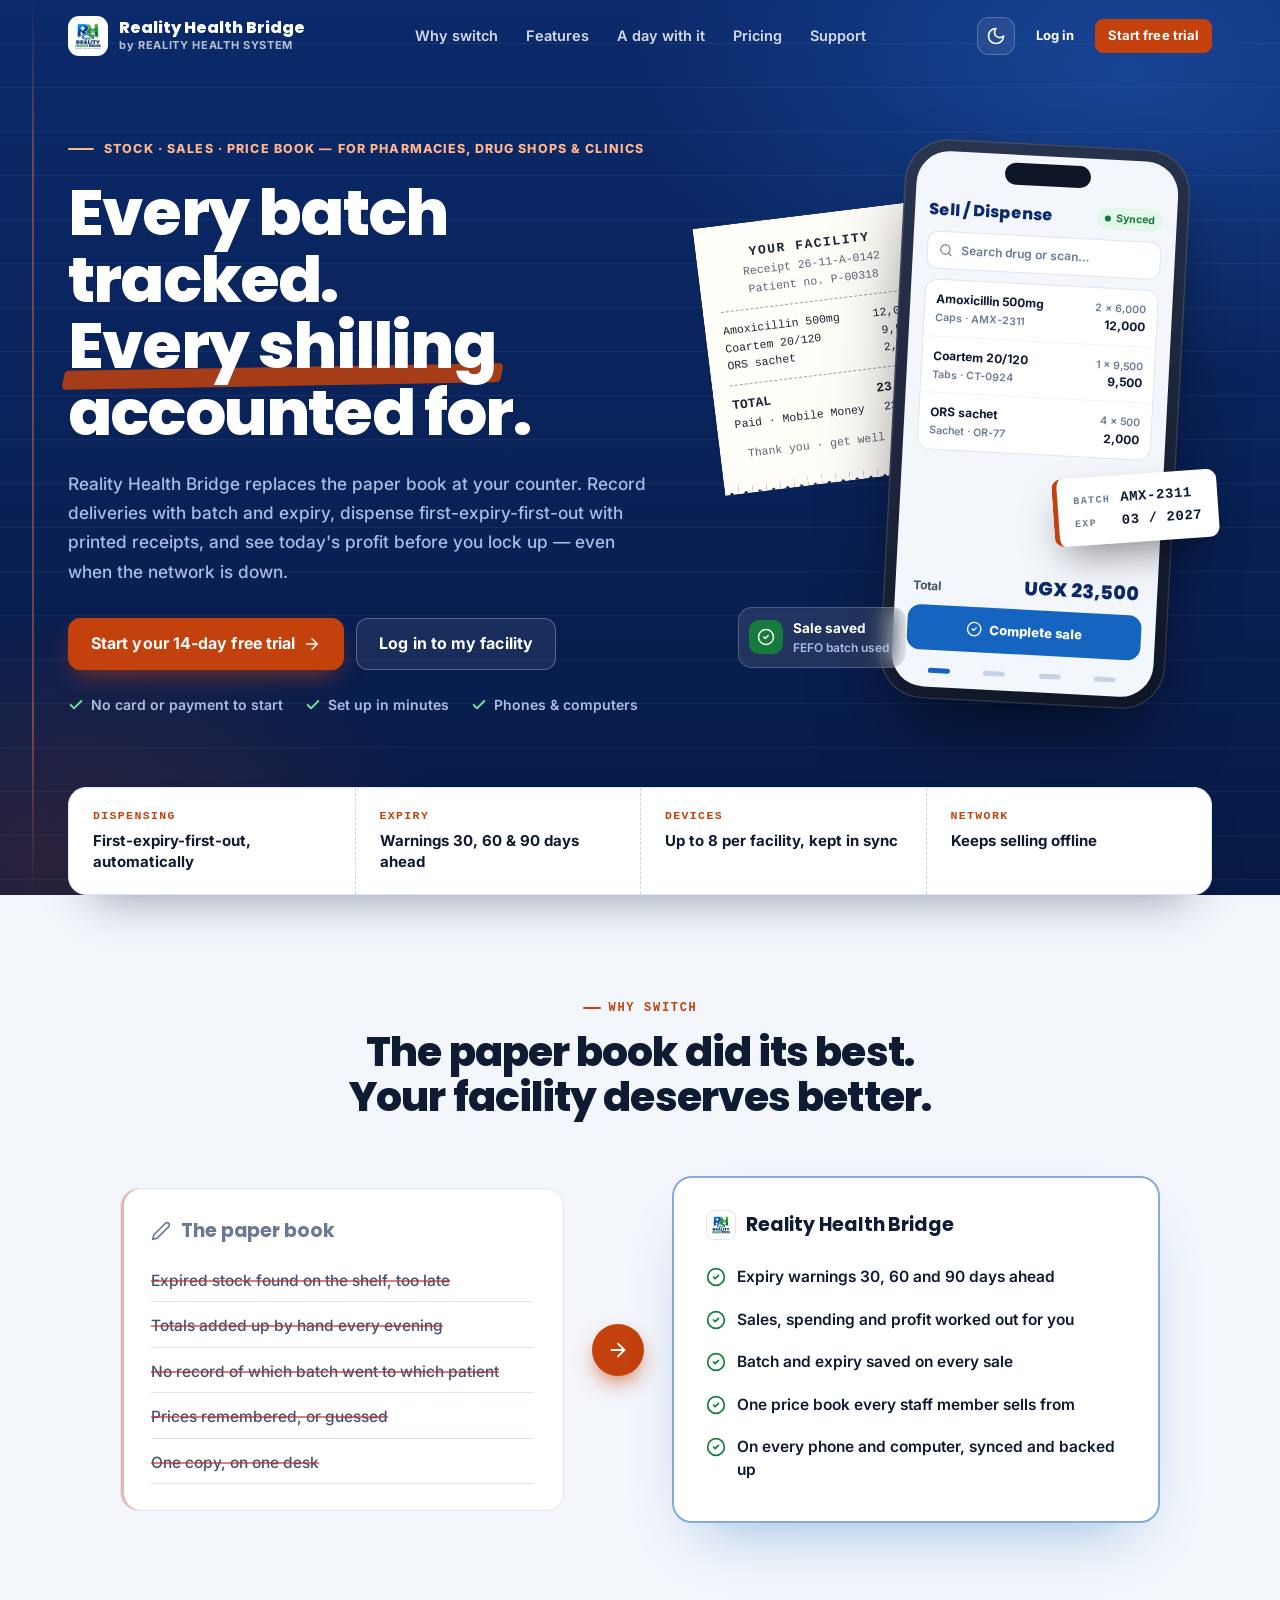
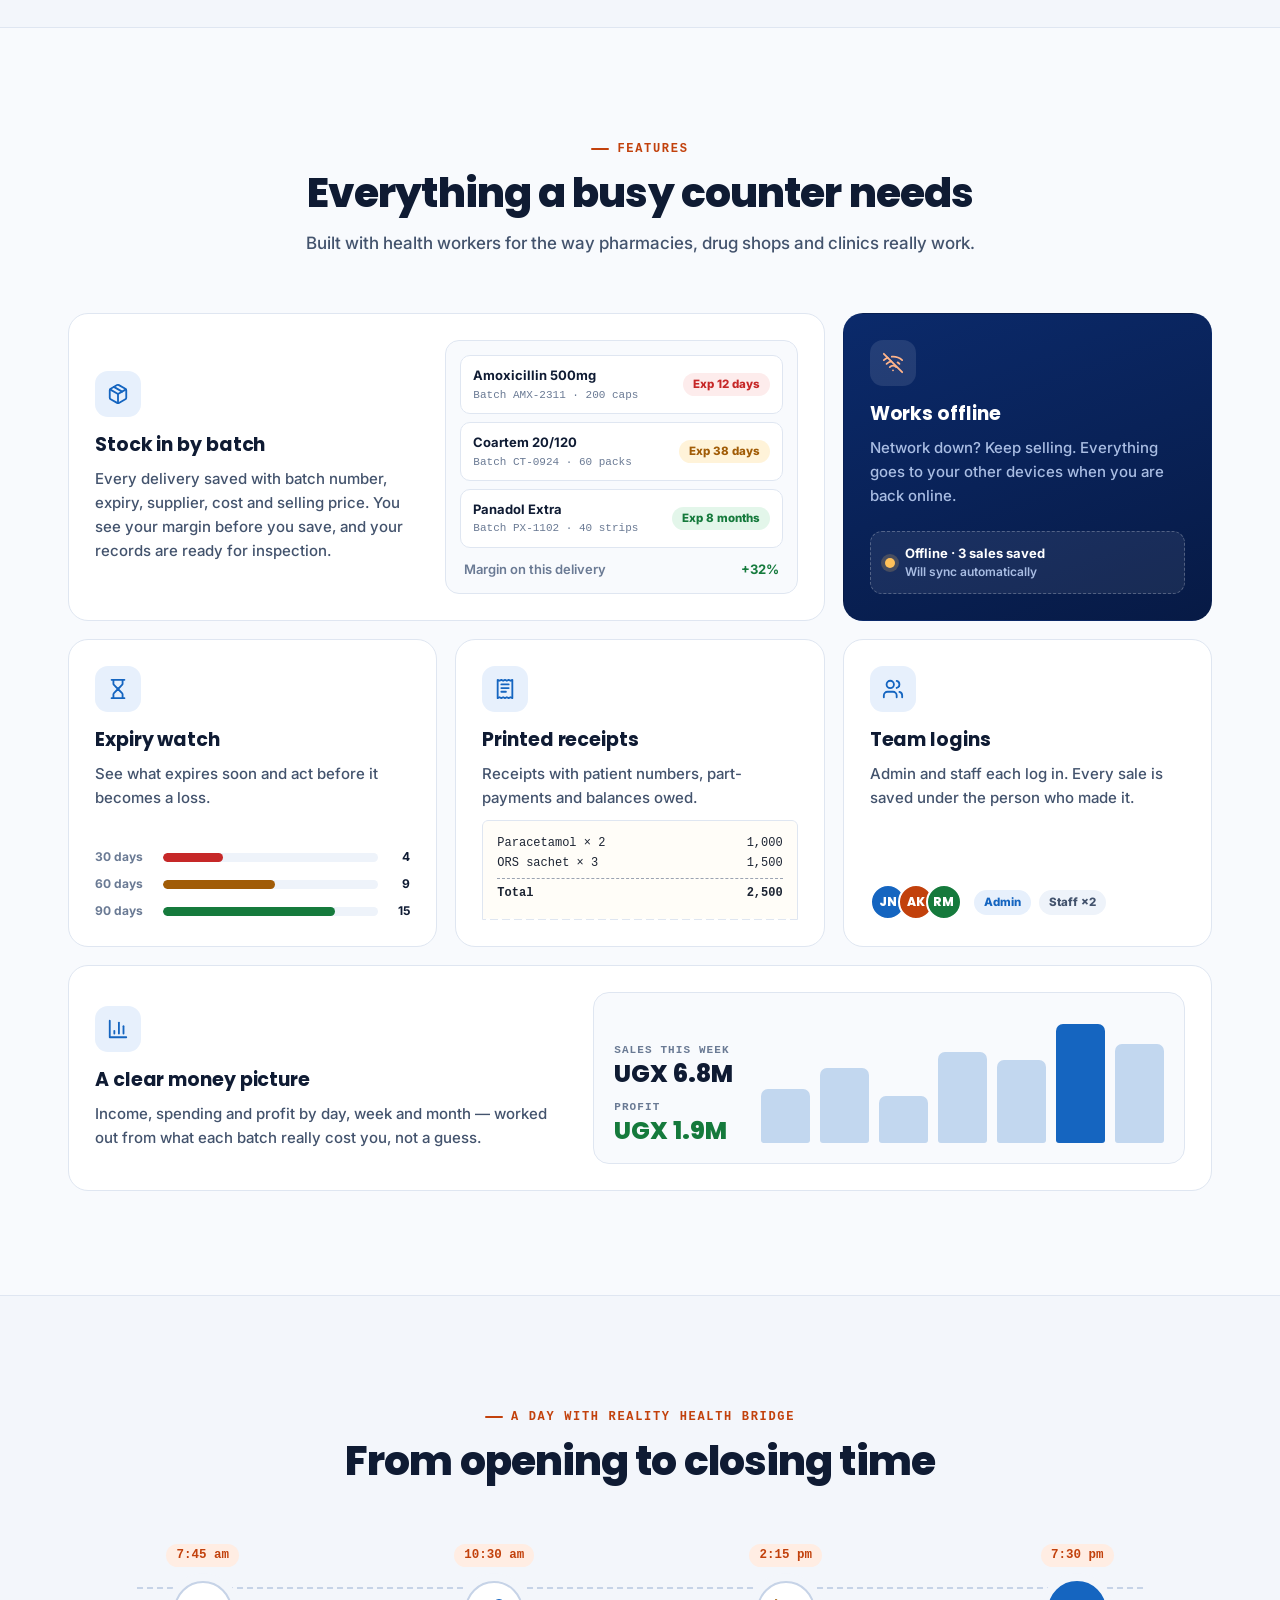
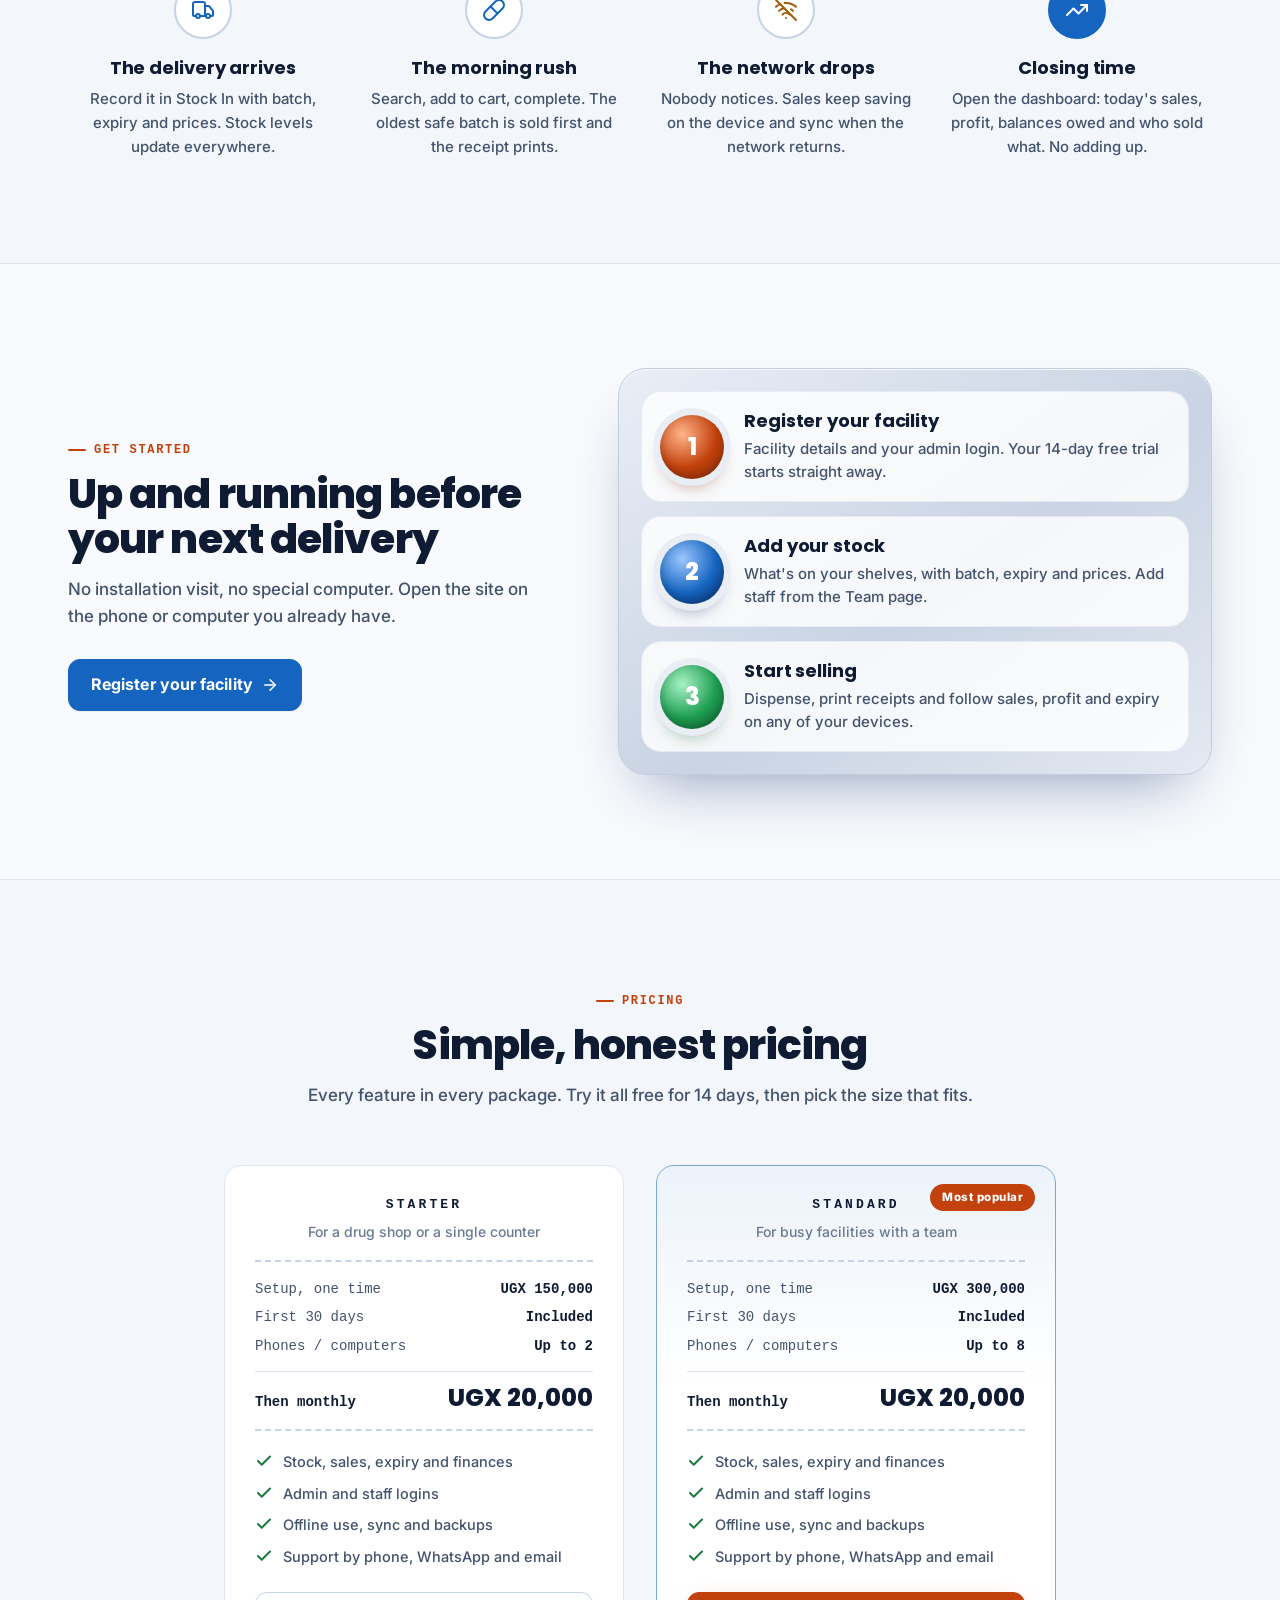
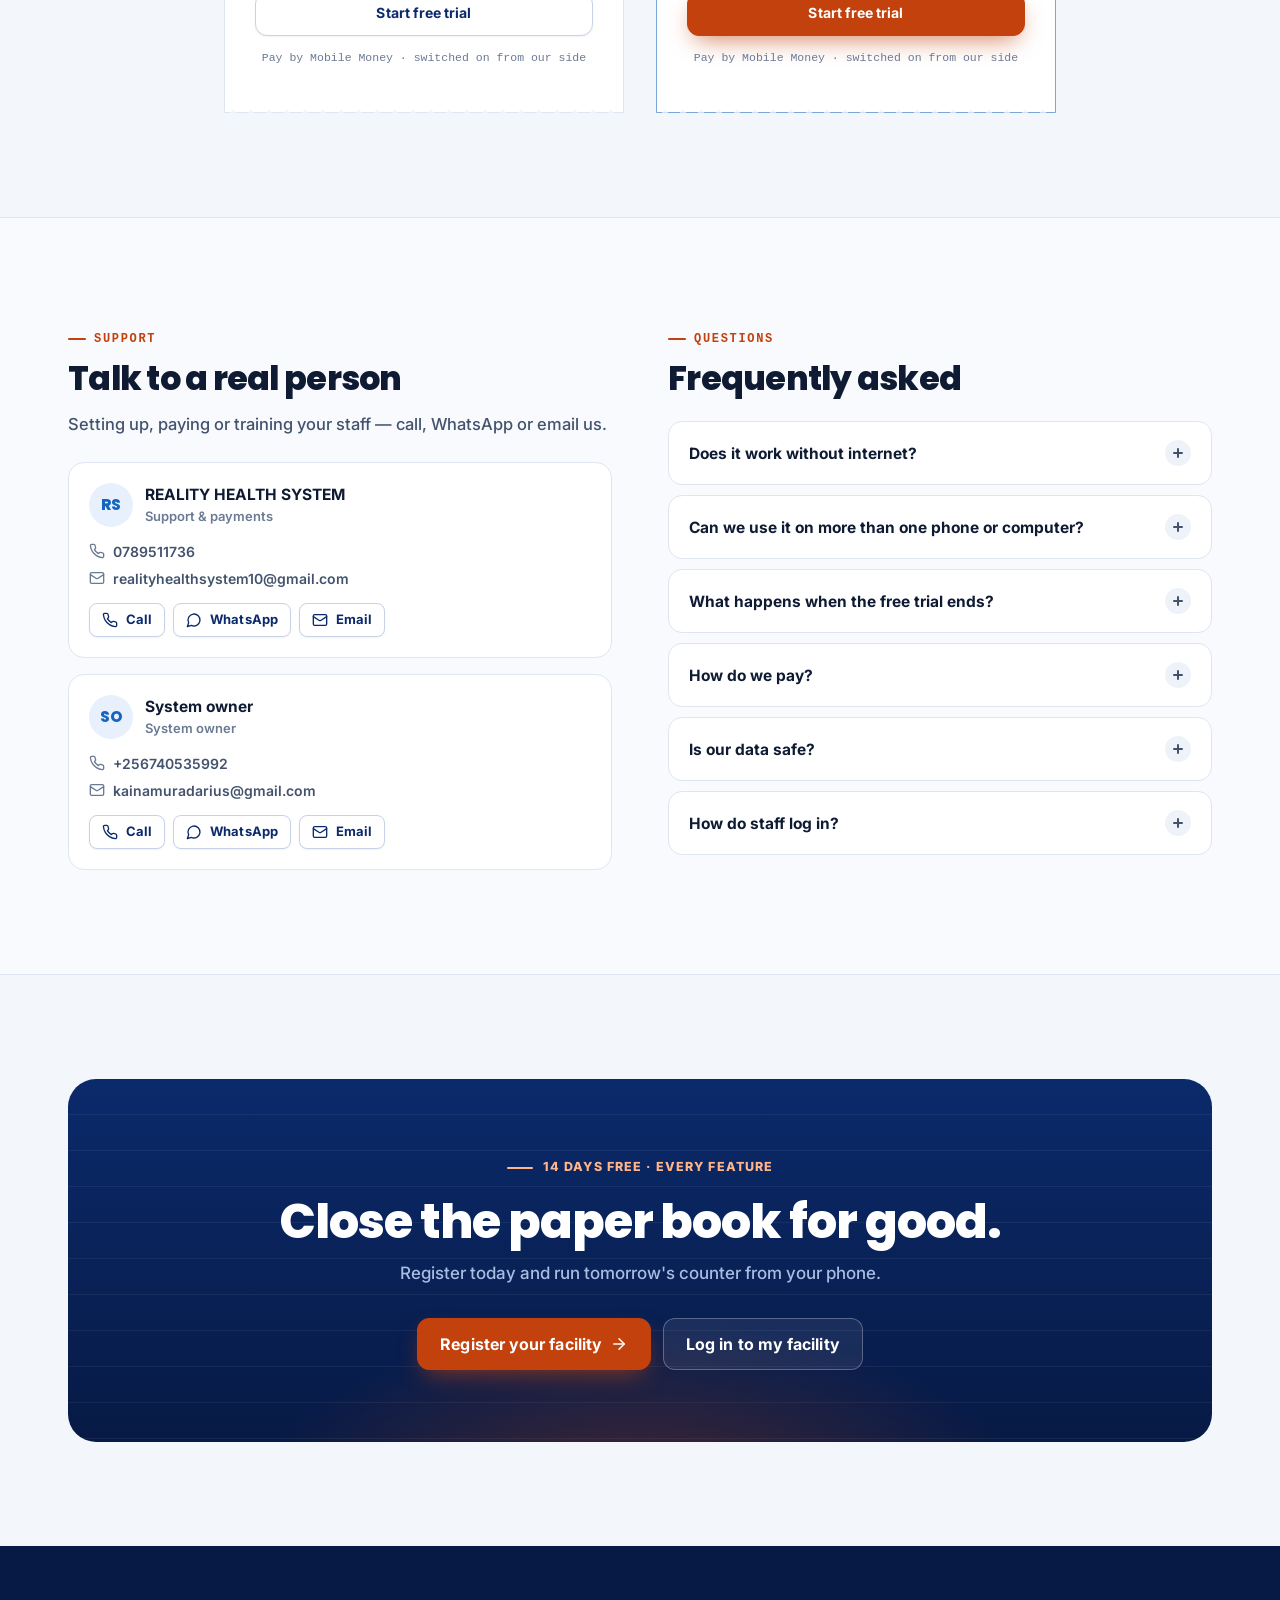
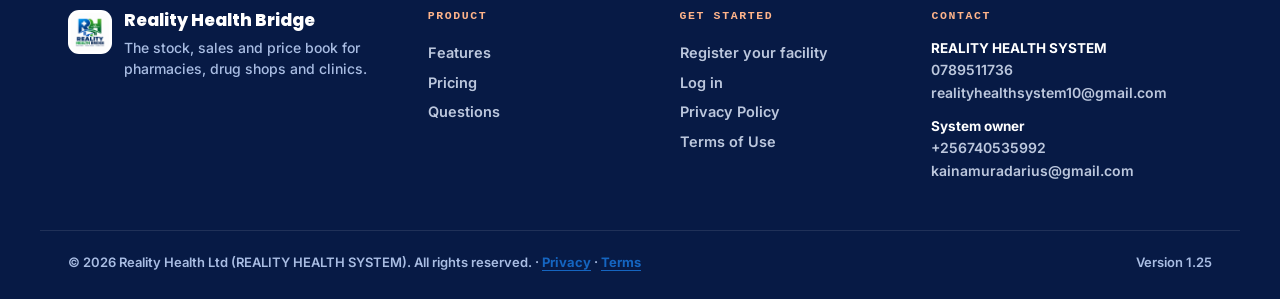
==== commit 20782c7c: "Release 1.25: feedback, 14-day trial, 8-device Standard, privacy, maintenance manual App (RealityHea" ====
--- a/RealityHealthBridge-WebHost/index.html
+++ b/RealityHealthBridge-WebHost/index.html
@@ -61,6 +61,7 @@
 <script src="js/services/sync.js" defer></script>
 <script src="js/services/public-info.js" defer></script>
 <script src="js/services/registration.js" defer></script>
+<script src="js/services/privacy.js" defer></script>
 <script src="js/services/license.js" defer></script>
 <script src="js/services/payments.js" defer></script>
 
--- a/RealityHealthBridge-WebHost/css/pages.css
+++ b/RealityHealthBridge-WebHost/css/pages.css
@@ -578,3 +578,36 @@
 .pay-steps li.bad::before{ content: "!"; background: var(--danger, #C62828); color: #fff; }
 @keyframes paypulse{ 50%{ box-shadow: 0 0 0 6px color-mix(in srgb, var(--primary) 22%, transparent); } }
 @media (prefers-reduced-motion: reduce){ .pay-steps li.active::before{ animation: none; } }
+
+/* ---------- Settings → Feedback & rating ---------- */
+.fb-rate{ border: 0; padding: 0; margin: 0 0 var(--sp-4); min-width: 0; }
+.fb-stars{ display: flex; align-items: center; gap: 4px; flex-wrap: wrap; }
+.fb-star{ display: inline-flex; margin: 0; padding: 4px; border-radius: 10px; cursor: pointer; color: var(--text-3); transition: transform .12s ease, color .12s ease; }
+.fb-star .ic{ width: 34px; height: 34px; }
+.fb-star:hover{ transform: scale(1.12); }
+.fb-star.on{ color: #F5A524; }
+.fb-star.on .ic{ fill: #F5A524; }
+.fb-star:has(input:focus-visible){ box-shadow: var(--focus-ring); }
+.fb-star-label{ margin-left: 8px; font-size: var(--fs-sm); font-weight: 700; color: var(--text-2); }
+.fb-stars-show{ display: inline-flex; gap: 1px; color: var(--text-3); vertical-align: middle; }
+.fb-stars-show .ic{ width: 18px; height: 18px; }
+.fb-stars-show.small .ic{ width: 15px; height: 15px; }
+.fb-stars-show .on{ color: #F5A524; }
+.fb-stars-show .on .ic{ fill: #F5A524; }
+.fb-list{ list-style: none; margin: 0; padding: 0; }
+.fb-list li{ padding: 12px 0; border-bottom: 1px solid var(--border); }
+.fb-list li:last-child{ border-bottom: 0; padding-bottom: 0; }
+.fb-list li:first-child{ padding-top: 0; }
+.fb-list-head{ display: flex; align-items: center; gap: 10px; flex-wrap: wrap; margin-bottom: 4px; }
+.fb-type{ display: inline-block; padding: 2px 9px; border-radius: 999px; background: var(--surface-3); color: var(--text-2); font-size: var(--fs-xs); font-weight: 700; }
+.fb-seen{ display: inline-flex; align-items: center; gap: 4px; color: var(--success); font-weight: 700; }
+.fb-seen .ic{ width: 14px; height: 14px; }
+
+/* Privacy (Settings -> Privacy, registration, js/services/privacy.js) */
+.privacy-docs{ display: flex; flex-wrap: wrap; gap: 8px; margin: 4px 0 14px; }
+.privacy-facts{ margin: 0; padding-left: 18px; display: grid; gap: 8px; line-height: 1.5; }
+.agree-tick{ margin: 4px 0 16px; }
+.agree-tick span{ font-size: 14px; line-height: 1.45; font-weight: 500; }
+.agree-tick strong{ display: inline; font-size: inherit; font-weight: 700; }
+.privacy-hint{ display: flex; gap: 6px; align-items: flex-start; margin: 2px 0 10px; }
+.privacy-hint svg{ width: 14px; height: 14px; flex: 0 0 auto; margin-top: 2px; }
